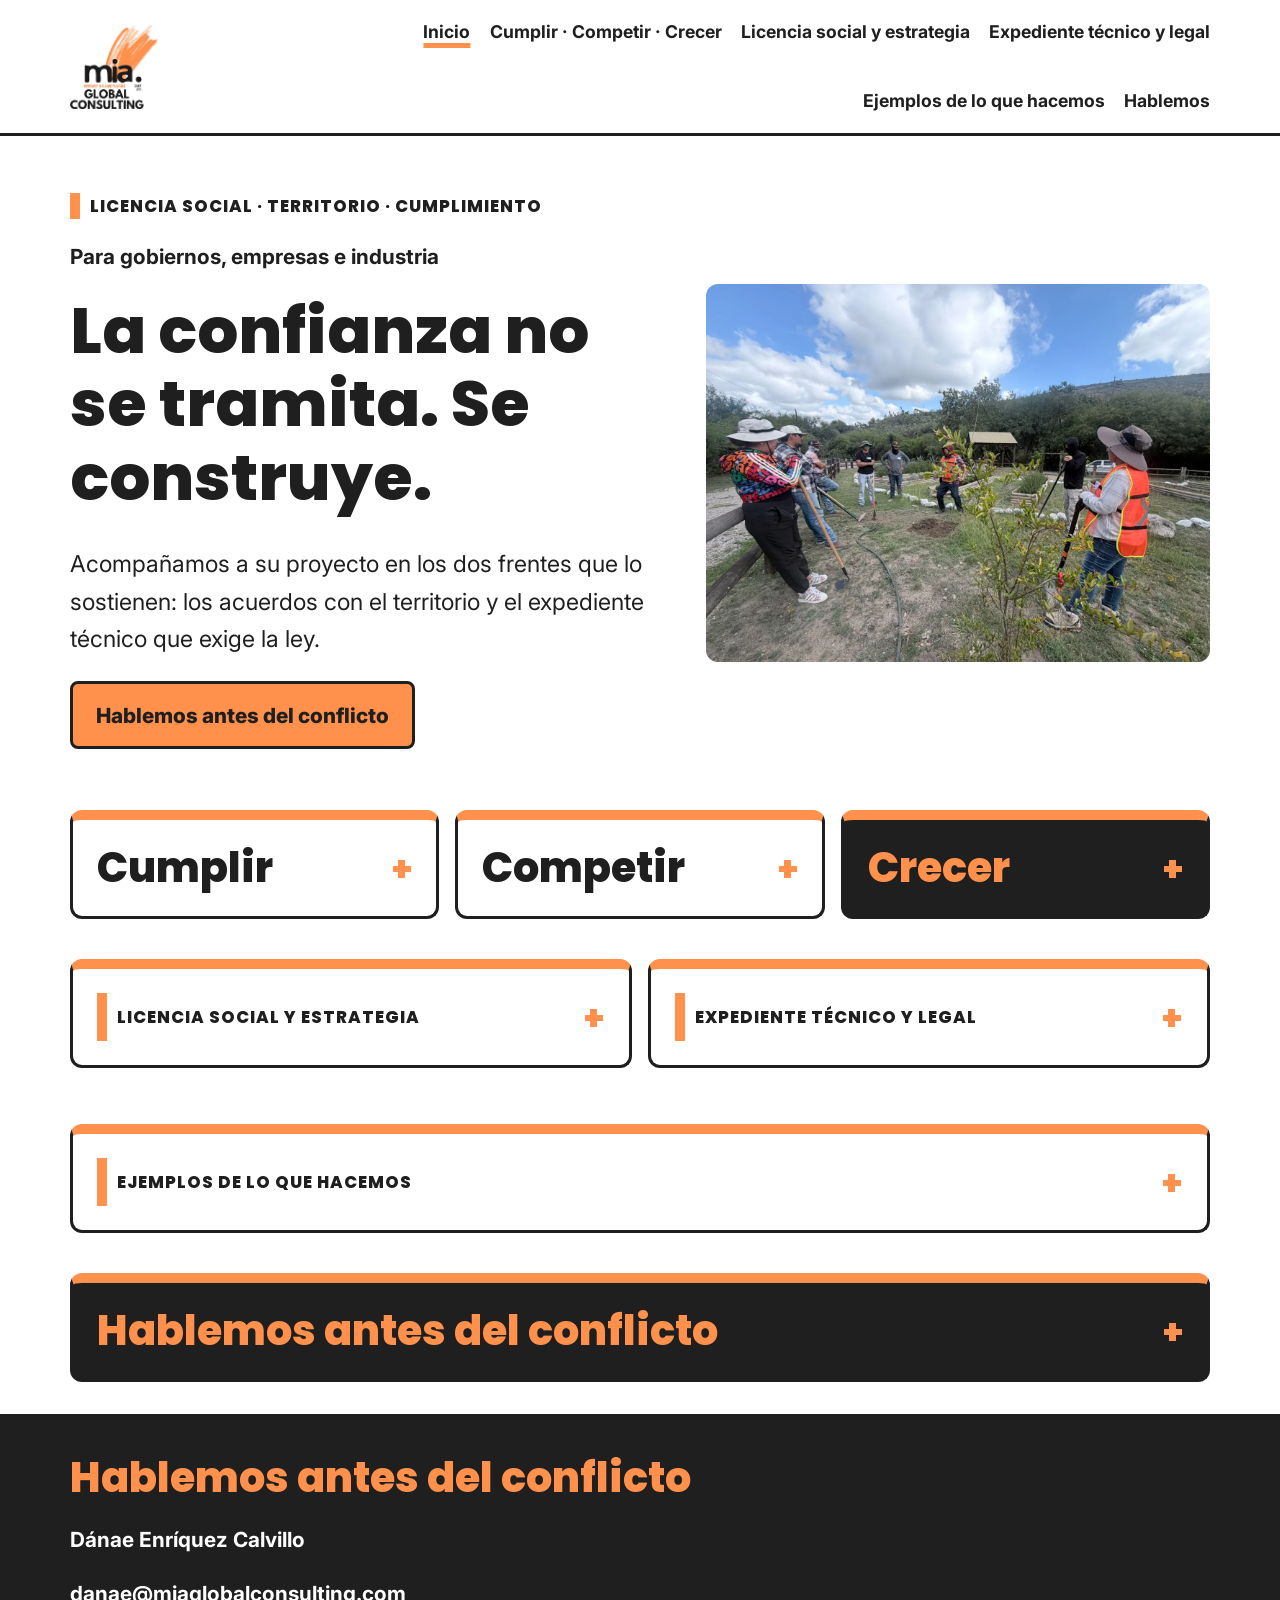
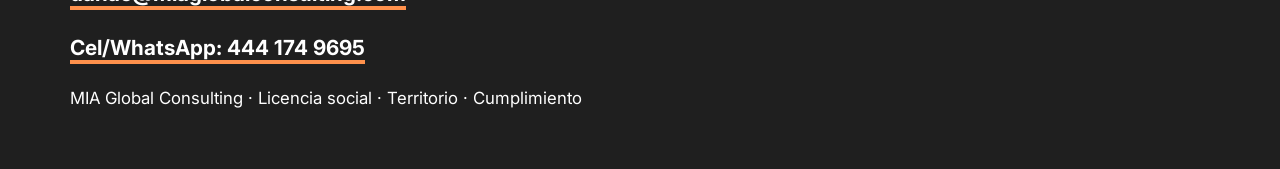
==== index.html @ 8e0f5bca "Inicio interactivo: bloques del diseño del PDF desplegables con enlace a su subpágina" ====
<!doctype html><html lang="es"><head><meta charset="utf-8"><meta name="viewport" content="width=device-width,initial-scale=1">
<title>Inicio · MIA Global Consulting</title><meta name="description" content="Licencia social · Territorio · Cumplimiento. Para gobiernos, empresas e industria.">
<link rel="icon" href="img/logo.jpg"><link rel="stylesheet" href="site.css"></head><body>
<header class="top"><div class="wrap bar"><a href="index.html" class="brand"><img src="img/logo.jpg" alt="MIA Global Consulting - Inicio" width="740" height="706"></a>
<button class="menu" aria-expanded="false" onclick="var n=document.getElementById('nav');n.classList.toggle('open');this.setAttribute('aria-expanded',n.classList.contains('open'))">Menú</button>
<nav id="nav"><a href="index.html" aria-current="page">Inicio</a><a href="valor.html">Cumplir · Competir · Crecer</a><a href="licencia-social.html">Licencia social y estrategia</a><a href="expediente-tecnico.html">Expediente técnico y legal</a><a href="ejemplos.html">Ejemplos de lo que hacemos</a><a href="contacto.html">Hablemos</a></nav></div></header>
<main class="wrap"><section class="hero"><div><p class="eyebrow">Licencia social · Territorio · Cumplimiento</p><p class="sub">Para gobiernos, empresas e industria</p>
<h1>La confianza no se tramita. Se construye.</h1><p class="lead">Acompañamos a su proyecto en los dos frentes que lo sostienen: los acuerdos con el territorio y el expediente técnico que exige la ley.</p>
<p><a class="btn" href="contacto.html">Hablemos antes del conflicto</a></p></div><img src="img/a25.webp" alt="Equipo de MIA trabajando en campo" width="1400" height="1050"></section>
<div class="grid3"><details class="box"><summary><h2>Cumplir</h2></summary><p>Con la normativa ambiental, social y de sostenibilidad.</p><p><a class="btn" href="valor.html">Ver página: Cumplir · Competir · Crecer</a></p></details><details class="box"><summary><h2>Competir</h2></summary><p>Menos costos y riesgos: ahorro de energía, reúso de agua.</p><p><a class="btn" href="valor.html">Ver página: Cumplir · Competir · Crecer</a></p></details><details class="box dark"><summary><h2>Crecer</h2></summary><p>Acceso a mercados estratégicos y financiamiento.</p><p><a class="btn" href="valor.html">Ver página: Cumplir · Competir · Crecer</a></p></details></div><div class="two"><details class="box"><summary class="eyebrow">Licencia social y estrategia</summary><ul class='list'><li>Mapeo de actores y relacionamiento comunitario</li><li>Mesas de diálogo, consulta previa y mediación</li><li>Estrategia de sostenibilidad y criterios ESG</li><li>Comunicación estratégica y RSE</li><li>Indicadores y reporte ESG / ODS</li></ul><p><a class="btn" href="licencia-social.html">Ver página: Licencia social y estrategia</a></p></details><details class="box"><summary class="eyebrow">Expediente técnico y legal</summary><ul class='list'><li>Manifestación de Impacto Ambiental (MIA)</li><li>Manifestación de Impacto Social del Sector Energético (MISSE)</li><li>Estudios técnicos y de riesgo</li><li>Cumplimiento de condicionantes y seguimiento</li></ul><p>Con especialistas certificados aliados.</p><p><a class="btn" href="expediente-tecnico.html">Ver página: Expediente técnico y legal</a></p></details></div><section class="sec"><details class="box ex"><summary class="eyebrow">Ejemplos de lo que hacemos</summary><div class="grid"><div class="card"><b>Estrategia de sostenibilidad</b></div><div class="card"><b>Licencia social</b></div><div class="card"><b>Gestión de responsabilidad social empresarial</b></div><div class="card"><b>Reportes ESG</b></div><div class="card"><b>Ruta de la Biodiversidad</b></div><div class="card"><b>Ruta de Ecotecnias</b></div><div class="card"><b>Gestión de certificación Wildlife Habitat Council</b></div><div class="card"><b>Voluntariados con causa</b></div></div><p>Entre otros proyectos a la medida de cada organización.</p><p><a class="btn" href="ejemplos.html">Ver página: Ejemplos de lo que hacemos</a></p></details></section><details class="box dark"><summary><h2>Hablemos antes del conflicto</h2></summary><p><b>Dánae Enríquez Calvillo</b></p><p><a href="mailto:danae@miaglobalconsulting.com">danae@miaglobalconsulting.com</a></p><p><a href="https://wa.me/524441749695" target="_blank" rel="noopener">Cel/WhatsApp: 444 174 9695</a></p><p><a class="btn" href="contacto.html">Ver página: Hablemos</a></p></details></main>
<footer><div class="wrap"><h2>Hablemos antes del conflicto</h2><p><b>Dánae Enríquez Calvillo</b></p>
<p><a href="mailto:danae@miaglobalconsulting.com">danae@miaglobalconsulting.com</a></p>
<p><a href="https://wa.me/524441749695" target="_blank" rel="noopener">Cel/WhatsApp: 444 174 9695</a></p>
<p class="small">MIA Global Consulting · Licencia social · Territorio · Cumplimiento</p></div></footer></body></html>
---- site.css ----
@font-face{font-family:Poppins;src:url(fonts/Poppins-ExtraBold.ttf);font-weight:800;font-display:swap}
@font-face{font-family:Inter;src:url(fonts/Inter-Variable.ttf);font-weight:100 900;font-display:swap}
:root{--o:#FF914C;--k:#1F1F1F;--w:#fff}
*{box-sizing:border-box}body{margin:0;background:var(--w);color:var(--k);font:400 1.3rem/1.6 Inter,system-ui,sans-serif}
h1,h2{font-family:Poppins,sans-serif;font-weight:800;line-height:1.15;margin:0 0 .5em}h1{font-size:clamp(2.3rem,7vw,4rem)}h2{font-size:clamp(1.8rem,5vw,2.6rem)}
a{color:var(--k);font-weight:700;text-decoration-color:var(--o);text-decoration-thickness:4px;text-underline-offset:5px}a:focus{outline:4px solid var(--k);outline-offset:3px}
img{max-width:100%;height:auto;display:block}.wrap{max-width:1180px;margin:0 auto;padding:0 1.25rem}.sec{padding:2.5rem 0}
.top{position:sticky;top:0;z-index:5;background:var(--w);border-bottom:3px solid var(--k)}.bar{display:flex;align-items:center;justify-content:space-between;flex-wrap:wrap;gap:.5rem;padding:.4rem 1.25rem}
.brand img{height:84px;width:auto}.menu{font:800 1.2rem Poppins,sans-serif;background:var(--w);color:var(--k);border:3px solid var(--k);border-radius:8px;padding:.5em 1em}
.top nav{display:none;width:100%;flex-direction:column}.top nav.open{display:flex}.top nav a{padding:.7rem 0;font-size:1.25rem;text-decoration:none;border-top:1px solid #ccc}
.top nav a[aria-current]{text-decoration:underline;text-decoration-color:var(--o);text-decoration-thickness:5px}
.eyebrow{font:800 1.05rem Poppins,sans-serif;letter-spacing:.06em;text-transform:uppercase;border-left:10px solid var(--o);padding-left:.6rem}.sub{font-weight:700}
.lead{font-size:1.45rem}.hero{display:grid;gap:2rem;padding:2.5rem 0}.hero img{border-radius:12px;aspect-ratio:4/3;object-fit:cover;width:100%}
.btn{display:inline-block;background:var(--o);color:var(--k);text-decoration:none;padding:.7em 1.1em;border-radius:8px;border:3px solid var(--k);font-weight:800;word-break:break-word}.btn:hover{background:var(--k);color:var(--w)}
.grid{display:grid;gap:1rem;grid-template-columns:1fr}.card{display:flex;gap:.8rem;align-items:center;border:3px solid var(--k);border-radius:12px;padding:1.2rem;font-size:1.35rem;text-decoration:none;border-top:10px solid var(--o)}
.num{font:800 1.4rem Poppins,sans-serif;background:var(--o);padding:.05em .5em;border-radius:6px}
.grid3{display:grid;gap:1rem;padding-bottom:2.5rem}.box{border:3px solid var(--k);border-top:10px solid var(--o);border-radius:12px;padding:1.5rem}.box.dark{background:var(--k);color:var(--w)}
.list{padding-left:1.4rem;font-size:1.45rem}.list li{margin:.6rem 0}.list li::marker{color:var(--o);font-size:1.3em}
.contact{display:grid;gap:2rem}.qr img{width:240px;border:3px solid var(--k);border-radius:8px}.qr span{display:block;margin-top:.5rem}
footer{background:var(--k);color:var(--w);padding:2.5rem 0;margin-top:2rem}footer a{color:var(--w)}footer h2{color:var(--o)}.small{font-size:1.05rem}
@media(min-width:900px){.menu{display:none}.top nav{display:flex;flex-direction:row;width:auto;gap:1.2rem;flex-wrap:wrap;justify-content:flex-end;max-width:900px}.top nav a{border:0;font-size:1.1rem}
.hero{grid-template-columns:1.2fr 1fr;align-items:center}.grid{grid-template-columns:repeat(2,1fr)}.grid3{grid-template-columns:repeat(3,1fr)}.contact{grid-template-columns:1fr auto}}
@media(min-width:1200px){.grid{grid-template-columns:repeat(4,1fr)}}
.two{display:grid;gap:1rem;padding-bottom:1rem}a.box{text-decoration:none;display:block}.box .list{font-size:1.3rem}.box.dark h2{color:var(--o)}
@media(min-width:900px){.two{grid-template-columns:1fr 1fr}}
details.box summary{cursor:pointer;list-style:none;display:flex;justify-content:space-between;align-items:center;gap:1rem;min-height:48px}
details.box summary::-webkit-details-marker{display:none}
details.box summary h2{margin:0}
details.box summary::after{content:"+";font:800 2.2rem/1 Poppins,sans-serif;color:var(--o);flex:none}
details.box[open] summary::after{content:"−"}
details.box summary:focus-visible{outline:4px solid var(--o);outline-offset:4px}
details.box.dark a{color:var(--w)}details.box.dark .btn{color:var(--k)}details.box .btn{margin-top:.5rem}
details.ex summary{margin:0}
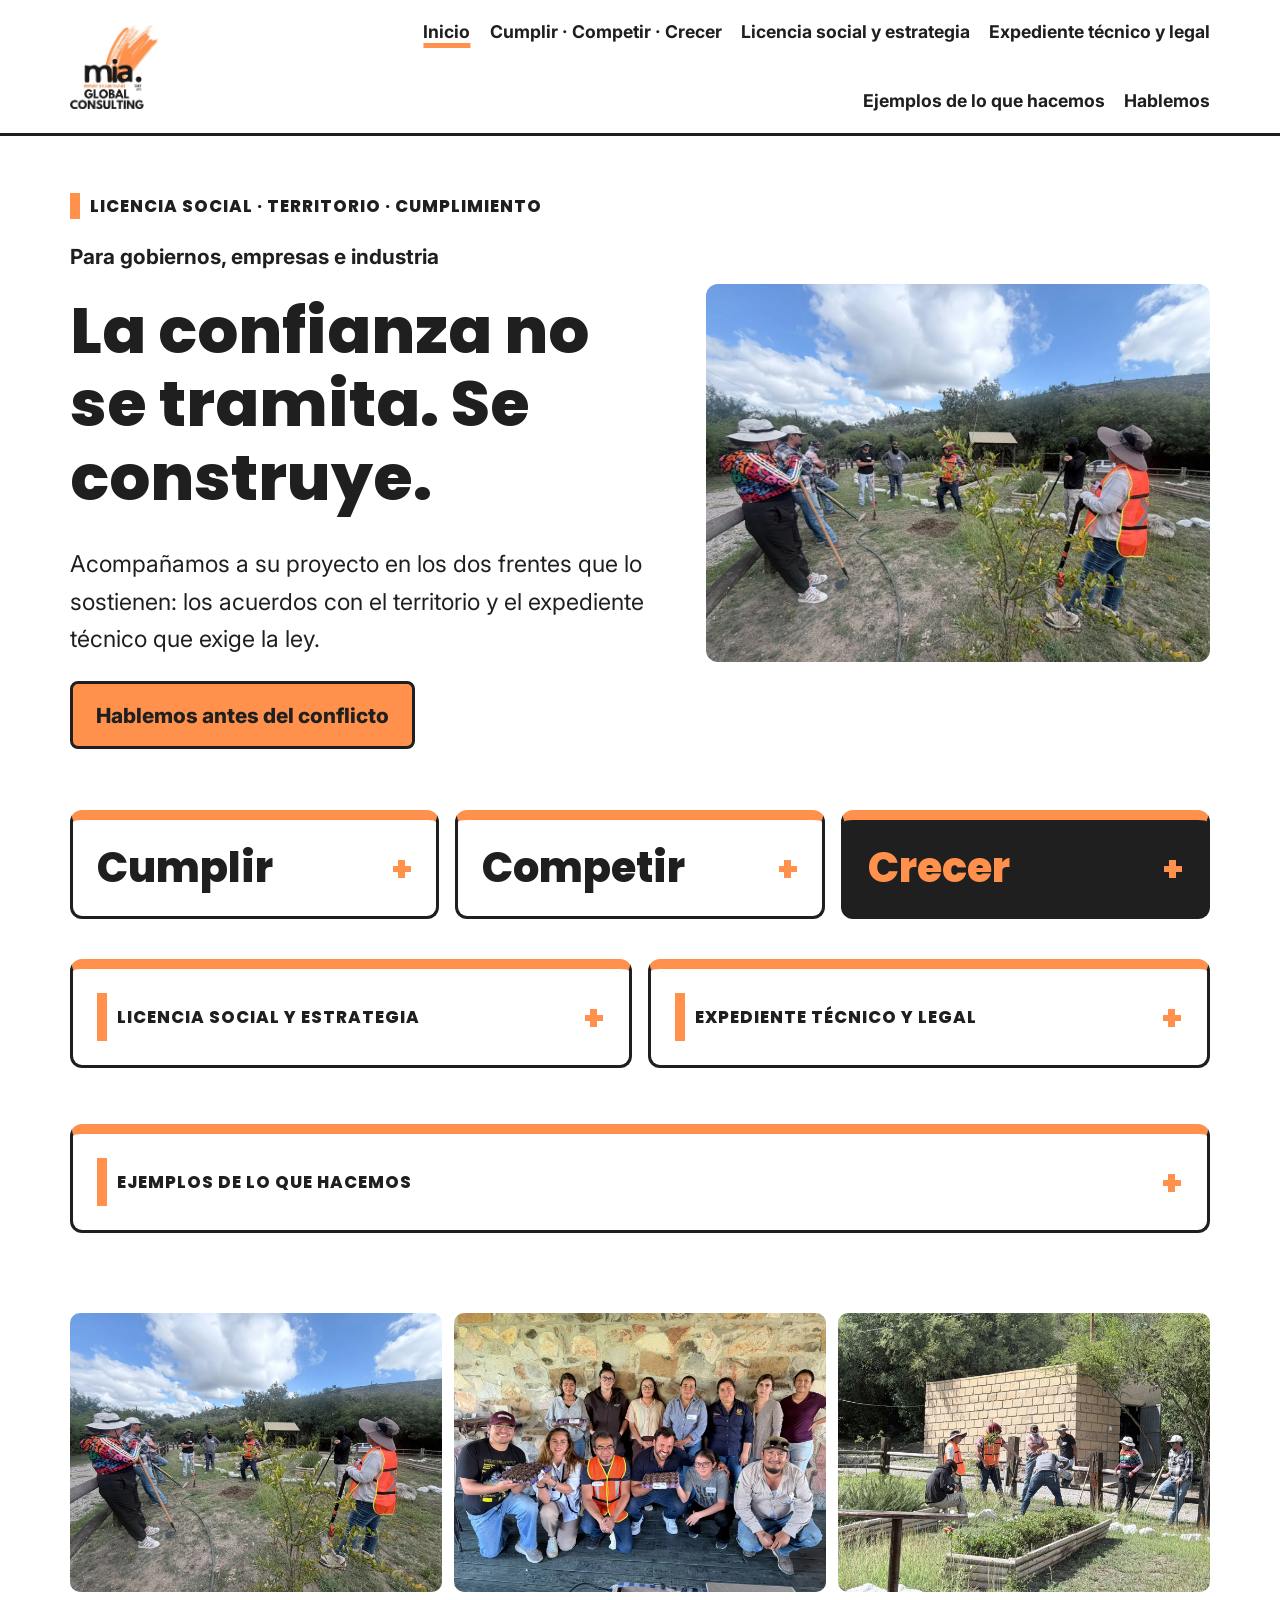
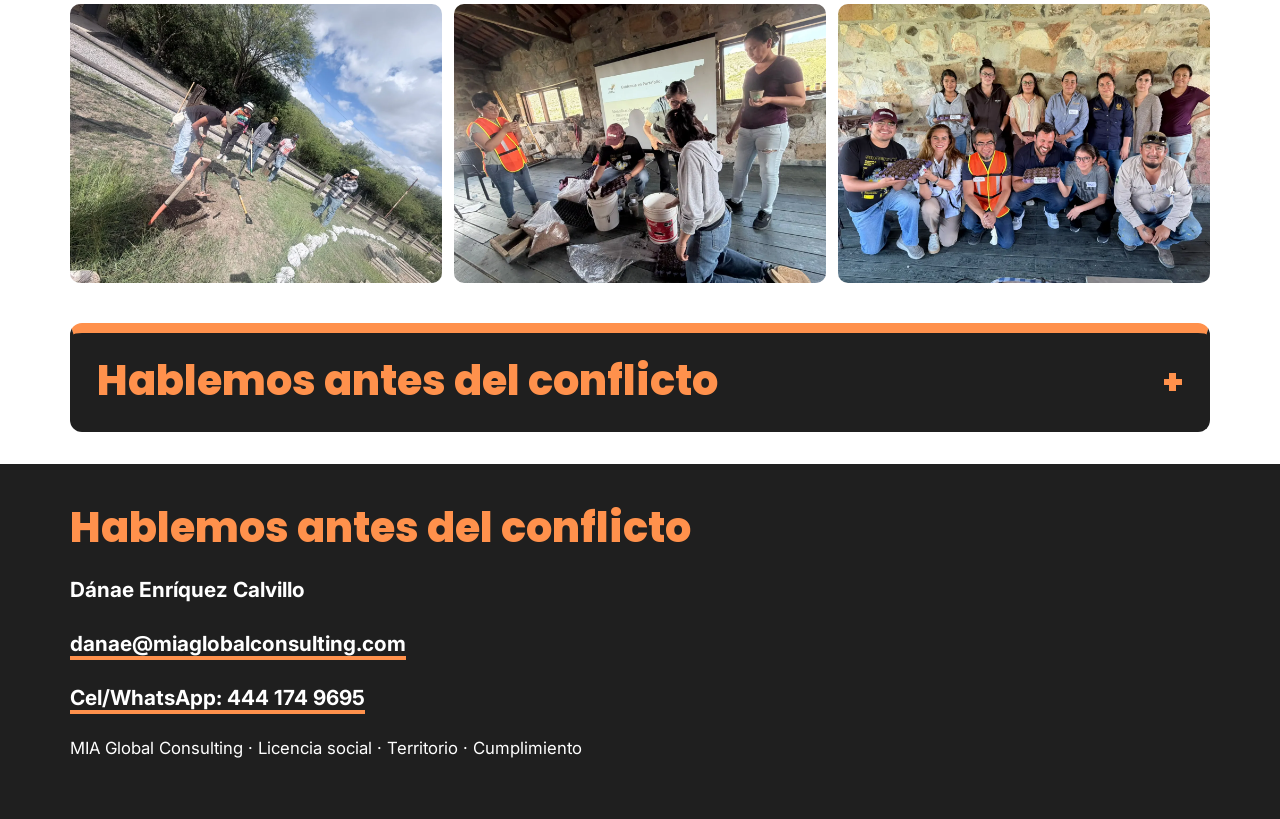
==== commit bee2e0c7: "Galerías de fotos con visor (lightbox) como apoyo, sin alterar orden del PDF" ====
--- a/index.html
+++ b/index.html
@@ -7,8 +7,8 @@
 <main class="wrap"><section class="hero"><div><p class="eyebrow">Licencia social · Territorio · Cumplimiento</p><p class="sub">Para gobiernos, empresas e industria</p>
 <h1>La confianza no se tramita. Se construye.</h1><p class="lead">Acompañamos a su proyecto en los dos frentes que lo sostienen: los acuerdos con el territorio y el expediente técnico que exige la ley.</p>
 <p><a class="btn" href="contacto.html">Hablemos antes del conflicto</a></p></div><img src="img/a25.webp" alt="Equipo de MIA trabajando en campo" width="1400" height="1050"></section>
-<div class="grid3"><details class="box"><summary><h2>Cumplir</h2></summary><p>Con la normativa ambiental, social y de sostenibilidad.</p><p><a class="btn" href="valor.html">Ver página: Cumplir · Competir · Crecer</a></p></details><details class="box"><summary><h2>Competir</h2></summary><p>Menos costos y riesgos: ahorro de energía, reúso de agua.</p><p><a class="btn" href="valor.html">Ver página: Cumplir · Competir · Crecer</a></p></details><details class="box dark"><summary><h2>Crecer</h2></summary><p>Acceso a mercados estratégicos y financiamiento.</p><p><a class="btn" href="valor.html">Ver página: Cumplir · Competir · Crecer</a></p></details></div><div class="two"><details class="box"><summary class="eyebrow">Licencia social y estrategia</summary><ul class='list'><li>Mapeo de actores y relacionamiento comunitario</li><li>Mesas de diálogo, consulta previa y mediación</li><li>Estrategia de sostenibilidad y criterios ESG</li><li>Comunicación estratégica y RSE</li><li>Indicadores y reporte ESG / ODS</li></ul><p><a class="btn" href="licencia-social.html">Ver página: Licencia social y estrategia</a></p></details><details class="box"><summary class="eyebrow">Expediente técnico y legal</summary><ul class='list'><li>Manifestación de Impacto Ambiental (MIA)</li><li>Manifestación de Impacto Social del Sector Energético (MISSE)</li><li>Estudios técnicos y de riesgo</li><li>Cumplimiento de condicionantes y seguimiento</li></ul><p>Con especialistas certificados aliados.</p><p><a class="btn" href="expediente-tecnico.html">Ver página: Expediente técnico y legal</a></p></details></div><section class="sec"><details class="box ex"><summary class="eyebrow">Ejemplos de lo que hacemos</summary><div class="grid"><div class="card"><b>Estrategia de sostenibilidad</b></div><div class="card"><b>Licencia social</b></div><div class="card"><b>Gestión de responsabilidad social empresarial</b></div><div class="card"><b>Reportes ESG</b></div><div class="card"><b>Ruta de la Biodiversidad</b></div><div class="card"><b>Ruta de Ecotecnias</b></div><div class="card"><b>Gestión de certificación Wildlife Habitat Council</b></div><div class="card"><b>Voluntariados con causa</b></div></div><p>Entre otros proyectos a la medida de cada organización.</p><p><a class="btn" href="ejemplos.html">Ver página: Ejemplos de lo que hacemos</a></p></details></section><details class="box dark"><summary><h2>Hablemos antes del conflicto</h2></summary><p><b>Dánae Enríquez Calvillo</b></p><p><a href="mailto:danae@miaglobalconsulting.com">danae@miaglobalconsulting.com</a></p><p><a href="https://wa.me/524441749695" target="_blank" rel="noopener">Cel/WhatsApp: 444 174 9695</a></p><p><a class="btn" href="contacto.html">Ver página: Hablemos</a></p></details></main>
+<div class="grid3"><details class="box"><summary><h2>Cumplir</h2></summary><p>Con la normativa ambiental, social y de sostenibilidad.</p><p><a class="btn" href="valor.html">Ver página: Cumplir · Competir · Crecer</a></p></details><details class="box"><summary><h2>Competir</h2></summary><p>Menos costos y riesgos: ahorro de energía, reúso de agua.</p><p><a class="btn" href="valor.html">Ver página: Cumplir · Competir · Crecer</a></p></details><details class="box dark"><summary><h2>Crecer</h2></summary><p>Acceso a mercados estratégicos y financiamiento.</p><p><a class="btn" href="valor.html">Ver página: Cumplir · Competir · Crecer</a></p></details></div><div class="two"><details class="box"><summary class="eyebrow">Licencia social y estrategia</summary><ul class='list'><li>Mapeo de actores y relacionamiento comunitario</li><li>Mesas de diálogo, consulta previa y mediación</li><li>Estrategia de sostenibilidad y criterios ESG</li><li>Comunicación estratégica y RSE</li><li>Indicadores y reporte ESG / ODS</li></ul><p><a class="btn" href="licencia-social.html">Ver página: Licencia social y estrategia</a></p></details><details class="box"><summary class="eyebrow">Expediente técnico y legal</summary><ul class='list'><li>Manifestación de Impacto Ambiental (MIA)</li><li>Manifestación de Impacto Social del Sector Energético (MISSE)</li><li>Estudios técnicos y de riesgo</li><li>Cumplimiento de condicionantes y seguimiento</li></ul><p>Con especialistas certificados aliados.</p><p><a class="btn" href="expediente-tecnico.html">Ver página: Expediente técnico y legal</a></p></details></div><section class="sec"><details class="box ex"><summary class="eyebrow">Ejemplos de lo que hacemos</summary><div class="grid"><div class="card"><b>Estrategia de sostenibilidad</b></div><div class="card"><b>Licencia social</b></div><div class="card"><b>Gestión de responsabilidad social empresarial</b></div><div class="card"><b>Reportes ESG</b></div><div class="card"><b>Ruta de la Biodiversidad</b></div><div class="card"><b>Ruta de Ecotecnias</b></div><div class="card"><b>Gestión de certificación Wildlife Habitat Council</b></div><div class="card"><b>Voluntariados con causa</b></div></div><p>Entre otros proyectos a la medida de cada organización.</p><p><a class="btn" href="ejemplos.html">Ver página: Ejemplos de lo que hacemos</a></p></details></section><section class="sec"><div class="gal"><a href="img/a25.webp" class="gi"><img src="img/a25.webp" alt="Trabajo en campo" loading="lazy" width="600" height="450"></a><a href="img/a21.webp" class="gi"><img src="img/a21.webp" alt="Grupo de participantes" loading="lazy" width="600" height="450"></a><a href="img/a34.webp" class="gi"><img src="img/a34.webp" alt="Ecotecnias en campo" loading="lazy" width="600" height="450"></a><a href="img/a35.webp" class="gi"><img src="img/a35.webp" alt="Trabajo del terreno" loading="lazy" width="600" height="450"></a><a href="img/a0.webp" class="gi"><img src="img/a0.webp" alt="Taller práctico" loading="lazy" width="600" height="450"></a><a href="img/a28.webp" class="gi"><img src="img/a28.webp" alt="Grupo de participantes" loading="lazy" width="600" height="450"></a></div></section><details class="box dark"><summary><h2>Hablemos antes del conflicto</h2></summary><p><b>Dánae Enríquez Calvillo</b></p><p><a href="mailto:danae@miaglobalconsulting.com">danae@miaglobalconsulting.com</a></p><p><a href="https://wa.me/524441749695" target="_blank" rel="noopener">Cel/WhatsApp: 444 174 9695</a></p><p><a class="btn" href="contacto.html">Ver página: Hablemos</a></p></details></main>
 <footer><div class="wrap"><h2>Hablemos antes del conflicto</h2><p><b>Dánae Enríquez Calvillo</b></p>
 <p><a href="mailto:danae@miaglobalconsulting.com">danae@miaglobalconsulting.com</a></p>
 <p><a href="https://wa.me/524441749695" target="_blank" rel="noopener">Cel/WhatsApp: 444 174 9695</a></p>
-<p class="small">MIA Global Consulting · Licencia social · Territorio · Cumplimiento</p></div></footer></body></html>+<p class="small">MIA Global Consulting · Licencia social · Territorio · Cumplimiento</p></div></footer><dialog id="lb" aria-label="Foto ampliada"><button id="lbc" aria-label="Cerrar">Cerrar ✕</button><img id="lbi" alt=""><p id="lbt"></p></dialog><script src="gal.js"></script></body></html>
--- a/site.css
+++ b/site.css
@@ -31,3 +31,7 @@
 details.box summary:focus-visible{outline:4px solid var(--o);outline-offset:4px}
 details.box.dark a{color:var(--w)}details.box.dark .btn{color:var(--k)}details.box .btn{margin-top:.5rem}
 details.ex summary{margin:0}
+.gal{display:grid;grid-template-columns:1fr 1fr;gap:.75rem}.gal img{width:100%;aspect-ratio:4/3;object-fit:cover;border-radius:10px}.gi:focus-visible{outline:4px solid var(--o);outline-offset:3px}
+@media(min-width:900px){.gal{grid-template-columns:repeat(3,1fr)}}
+dialog#lb{border:0;padding:1rem;max-width:95vw;max-height:95vh;background:var(--k);color:var(--w);border-radius:12px}dialog#lb::backdrop{background:rgba(0,0,0,.85)}
+#lbi{max-width:90vw;max-height:78vh;margin:0 auto}#lbt{font-size:1.3rem;margin:.6rem 0 0}#lbc{font:800 1.3rem Poppins,sans-serif;background:var(--o);color:var(--k);border:0;border-radius:8px;padding:.5em 1em;margin-bottom:.6rem;cursor:pointer;min-height:48px}
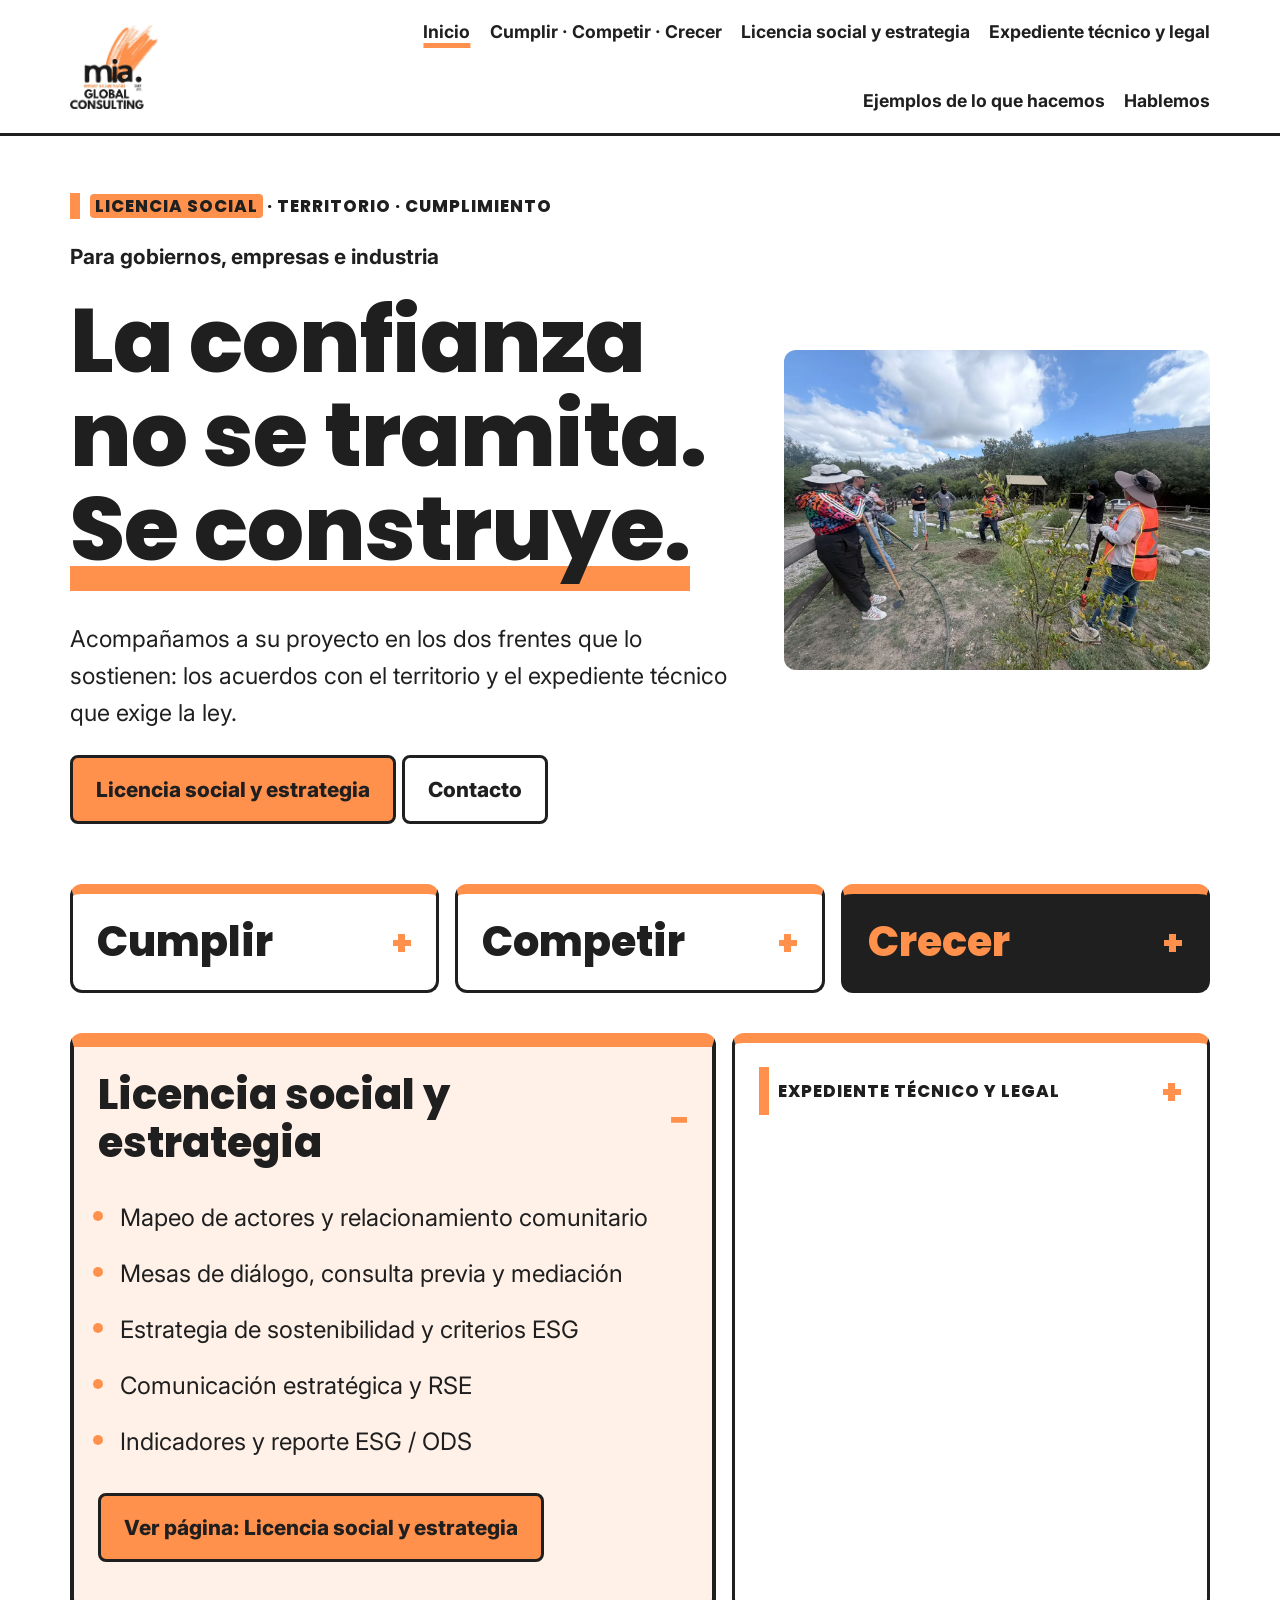
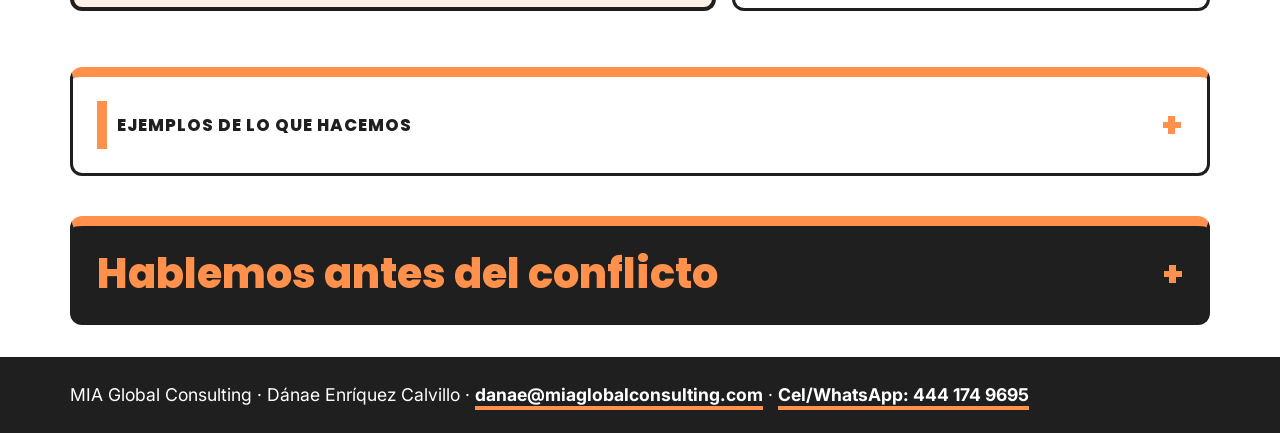
==== commit cd22eb3b: "Protagonismo a Licencia social y al lema; galería dentro de Ejemplos; frase de cierre una sola vez" ====
--- a/index.html
+++ b/index.html
@@ -4,11 +4,8 @@
 <header class="top"><div class="wrap bar"><a href="index.html" class="brand"><img src="img/logo.jpg" alt="MIA Global Consulting - Inicio" width="740" height="706"></a>
 <button class="menu" aria-expanded="false" onclick="var n=document.getElementById('nav');n.classList.toggle('open');this.setAttribute('aria-expanded',n.classList.contains('open'))">Menú</button>
 <nav id="nav"><a href="index.html" aria-current="page">Inicio</a><a href="valor.html">Cumplir · Competir · Crecer</a><a href="licencia-social.html">Licencia social y estrategia</a><a href="expediente-tecnico.html">Expediente técnico y legal</a><a href="ejemplos.html">Ejemplos de lo que hacemos</a><a href="contacto.html">Hablemos</a></nav></div></header>
-<main class="wrap"><section class="hero"><div><p class="eyebrow">Licencia social · Territorio · Cumplimiento</p><p class="sub">Para gobiernos, empresas e industria</p>
-<h1>La confianza no se tramita. Se construye.</h1><p class="lead">Acompañamos a su proyecto en los dos frentes que lo sostienen: los acuerdos con el territorio y el expediente técnico que exige la ley.</p>
-<p><a class="btn" href="contacto.html">Hablemos antes del conflicto</a></p></div><img src="img/a25.webp" alt="Equipo de MIA trabajando en campo" width="1400" height="1050"></section>
-<div class="grid3"><details class="box"><summary><h2>Cumplir</h2></summary><p>Con la normativa ambiental, social y de sostenibilidad.</p><p><a class="btn" href="valor.html">Ver página: Cumplir · Competir · Crecer</a></p></details><details class="box"><summary><h2>Competir</h2></summary><p>Menos costos y riesgos: ahorro de energía, reúso de agua.</p><p><a class="btn" href="valor.html">Ver página: Cumplir · Competir · Crecer</a></p></details><details class="box dark"><summary><h2>Crecer</h2></summary><p>Acceso a mercados estratégicos y financiamiento.</p><p><a class="btn" href="valor.html">Ver página: Cumplir · Competir · Crecer</a></p></details></div><div class="two"><details class="box"><summary class="eyebrow">Licencia social y estrategia</summary><ul class='list'><li>Mapeo de actores y relacionamiento comunitario</li><li>Mesas de diálogo, consulta previa y mediación</li><li>Estrategia de sostenibilidad y criterios ESG</li><li>Comunicación estratégica y RSE</li><li>Indicadores y reporte ESG / ODS</li></ul><p><a class="btn" href="licencia-social.html">Ver página: Licencia social y estrategia</a></p></details><details class="box"><summary class="eyebrow">Expediente técnico y legal</summary><ul class='list'><li>Manifestación de Impacto Ambiental (MIA)</li><li>Manifestación de Impacto Social del Sector Energético (MISSE)</li><li>Estudios técnicos y de riesgo</li><li>Cumplimiento de condicionantes y seguimiento</li></ul><p>Con especialistas certificados aliados.</p><p><a class="btn" href="expediente-tecnico.html">Ver página: Expediente técnico y legal</a></p></details></div><section class="sec"><details class="box ex"><summary class="eyebrow">Ejemplos de lo que hacemos</summary><div class="grid"><div class="card"><b>Estrategia de sostenibilidad</b></div><div class="card"><b>Licencia social</b></div><div class="card"><b>Gestión de responsabilidad social empresarial</b></div><div class="card"><b>Reportes ESG</b></div><div class="card"><b>Ruta de la Biodiversidad</b></div><div class="card"><b>Ruta de Ecotecnias</b></div><div class="card"><b>Gestión de certificación Wildlife Habitat Council</b></div><div class="card"><b>Voluntariados con causa</b></div></div><p>Entre otros proyectos a la medida de cada organización.</p><p><a class="btn" href="ejemplos.html">Ver página: Ejemplos de lo que hacemos</a></p></details></section><section class="sec"><div class="gal"><a href="img/a25.webp" class="gi"><img src="img/a25.webp" alt="Trabajo en campo" loading="lazy" width="600" height="450"></a><a href="img/a21.webp" class="gi"><img src="img/a21.webp" alt="Grupo de participantes" loading="lazy" width="600" height="450"></a><a href="img/a34.webp" class="gi"><img src="img/a34.webp" alt="Ecotecnias en campo" loading="lazy" width="600" height="450"></a><a href="img/a35.webp" class="gi"><img src="img/a35.webp" alt="Trabajo del terreno" loading="lazy" width="600" height="450"></a><a href="img/a0.webp" class="gi"><img src="img/a0.webp" alt="Taller práctico" loading="lazy" width="600" height="450"></a><a href="img/a28.webp" class="gi"><img src="img/a28.webp" alt="Grupo de participantes" loading="lazy" width="600" height="450"></a></div></section><details class="box dark"><summary><h2>Hablemos antes del conflicto</h2></summary><p><b>Dánae Enríquez Calvillo</b></p><p><a href="mailto:danae@miaglobalconsulting.com">danae@miaglobalconsulting.com</a></p><p><a href="https://wa.me/524441749695" target="_blank" rel="noopener">Cel/WhatsApp: 444 174 9695</a></p><p><a class="btn" href="contacto.html">Ver página: Hablemos</a></p></details></main>
-<footer><div class="wrap"><h2>Hablemos antes del conflicto</h2><p><b>Dánae Enríquez Calvillo</b></p>
-<p><a href="mailto:danae@miaglobalconsulting.com">danae@miaglobalconsulting.com</a></p>
-<p><a href="https://wa.me/524441749695" target="_blank" rel="noopener">Cel/WhatsApp: 444 174 9695</a></p>
-<p class="small">MIA Global Consulting · Licencia social · Territorio · Cumplimiento</p></div></footer><dialog id="lb" aria-label="Foto ampliada"><button id="lbc" aria-label="Cerrar">Cerrar ✕</button><img id="lbi" alt=""><p id="lbt"></p></dialog><script src="gal.js"></script></body></html>+<main class="wrap"><section class="hero"><div><p class="eyebrow"><span class="ls">Licencia social</span> · Territorio · Cumplimiento</p><p class="sub">Para gobiernos, empresas e industria</p>
+<h1 class="big">La confianza no se tramita. <span class="hl">Se construye.</span></h1><p class="lead">Acompañamos a su proyecto en los dos frentes que lo sostienen: los acuerdos con el territorio y el expediente técnico que exige la ley.</p>
+<p><a class="btn" href="licencia-social.html">Licencia social y estrategia</a> <a class="btn line" href="contacto.html">Contacto</a></p></div><img class="heroimg" src="img/a25.webp" alt="Equipo de MIA trabajando en campo" width="1400" height="1050"></section>
+<div class="grid3"><details class="box"><summary><h2>Cumplir</h2></summary><p>Con la normativa ambiental, social y de sostenibilidad.</p><p><a class="btn" href="valor.html">Ver página: Cumplir · Competir · Crecer</a></p></details><details class="box"><summary><h2>Competir</h2></summary><p>Menos costos y riesgos: ahorro de energía, reúso de agua.</p><p><a class="btn" href="valor.html">Ver página: Cumplir · Competir · Crecer</a></p></details><details class="box dark"><summary><h2>Crecer</h2></summary><p>Acceso a mercados estratégicos y financiamiento.</p><p><a class="btn" href="valor.html">Ver página: Cumplir · Competir · Crecer</a></p></details></div><div class="two"><details class="box star" open><summary><h2>Licencia social y estrategia</h2></summary><ul class='list'><li>Mapeo de actores y relacionamiento comunitario</li><li>Mesas de diálogo, consulta previa y mediación</li><li>Estrategia de sostenibilidad y criterios ESG</li><li>Comunicación estratégica y RSE</li><li>Indicadores y reporte ESG / ODS</li></ul><p><a class="btn" href="licencia-social.html">Ver página: Licencia social y estrategia</a></p></details><details class="box"><summary class="eyebrow">Expediente técnico y legal</summary><ul class='list'><li>Manifestación de Impacto Ambiental (MIA)</li><li>Manifestación de Impacto Social del Sector Energético (MISSE)</li><li>Estudios técnicos y de riesgo</li><li>Cumplimiento de condicionantes y seguimiento</li></ul><p>Con especialistas certificados aliados.</p><p><a class="btn" href="expediente-tecnico.html">Ver página: Expediente técnico y legal</a></p></details></div><section class="sec"><details class="box ex"><summary class="eyebrow">Ejemplos de lo que hacemos</summary><div class="grid"><div class="card"><b>Estrategia de sostenibilidad</b></div><div class="card"><b>Licencia social</b></div><div class="card"><b>Gestión de responsabilidad social empresarial</b></div><div class="card"><b>Reportes ESG</b></div><div class="card"><b>Ruta de la Biodiversidad</b></div><div class="card"><b>Ruta de Ecotecnias</b></div><div class="card"><b>Gestión de certificación Wildlife Habitat Council</b></div><div class="card"><b>Voluntariados con causa</b></div></div><p>Entre otros proyectos a la medida de cada organización.</p><div class="ingal"><div class="gal"><a href="img/a34.webp" class="gi"><img src="img/a34.webp" alt="Ecotecnias en campo" loading="lazy" width="600" height="450"></a><a href="img/a35.webp" class="gi"><img src="img/a35.webp" alt="Trabajo del terreno" loading="lazy" width="600" height="450"></a><a href="img/a20.webp" class="gi"><img src="img/a20.webp" alt="Siembra en almácigo" loading="lazy" width="600" height="450"></a><a href="img/a24.webp" class="gi"><img src="img/a24.webp" alt="Siembra en almácigo" loading="lazy" width="600" height="450"></a><a href="img/a26.webp" class="gi"><img src="img/a26.webp" alt="Trabajo con plantas" loading="lazy" width="600" height="450"></a><a href="img/a11.webp" class="gi"><img src="img/a11.webp" alt="Siembra en equipo" loading="lazy" width="600" height="450"></a><a href="img/a13.webp" class="gi"><img src="img/a13.webp" alt="Trabajo en campo" loading="lazy" width="600" height="450"></a><a href="img/a29.webp" class="gi"><img src="img/a29.webp" alt="Diálogo con participantes" loading="lazy" width="600" height="450"></a><a href="img/a21.webp" class="gi"><img src="img/a21.webp" alt="Grupo de participantes" loading="lazy" width="600" height="450"></a></div></div><p><a class="btn" href="ejemplos.html">Ver página: Ejemplos de lo que hacemos</a></p></details></section><details class="box dark"><summary><h2>Hablemos antes del conflicto</h2></summary><p><b>Dánae Enríquez Calvillo</b></p><p><a href="mailto:danae@miaglobalconsulting.com">danae@miaglobalconsulting.com</a></p><p><a href="https://wa.me/524441749695" target="_blank" rel="noopener">Cel/WhatsApp: 444 174 9695</a></p><p><a class="btn" href="contacto.html">Ver página: Hablemos</a></p></details></main>
+<footer><div class="wrap"><p>MIA Global Consulting · Dánae Enríquez Calvillo · <a href="mailto:danae@miaglobalconsulting.com">danae@miaglobalconsulting.com</a> · <a href="https://wa.me/524441749695" target="_blank" rel="noopener">Cel/WhatsApp: 444 174 9695</a></p></div></footer><dialog id="lb" aria-label="Foto ampliada"><button id="lbc" aria-label="Cerrar">Cerrar ✕</button><img id="lbi" alt=""><p id="lbt"></p></dialog><script src="gal.js"></script></body></html>
--- a/site.css
+++ b/site.css
@@ -35,3 +35,10 @@
 @media(min-width:900px){.gal{grid-template-columns:repeat(3,1fr)}}
 dialog#lb{border:0;padding:1rem;max-width:95vw;max-height:95vh;background:var(--k);color:var(--w);border-radius:12px}dialog#lb::backdrop{background:rgba(0,0,0,.85)}
 #lbi{max-width:90vw;max-height:78vh;margin:0 auto}#lbt{font-size:1.3rem;margin:.6rem 0 0}#lbc{font:800 1.3rem Poppins,sans-serif;background:var(--o);color:var(--k);border:0;border-radius:8px;padding:.5em 1em;margin-bottom:.6rem;cursor:pointer;min-height:48px}
+h1.big{font-size:clamp(2.8rem,9vw,5.6rem);line-height:1.05;letter-spacing:-.01em}.hl{box-shadow:inset 0 -.28em 0 var(--o)}
+.ls{color:var(--k);background:var(--o);padding:0 .3em;border-radius:4px}
+.btn.line{background:var(--w)}
+details.star{border:4px solid var(--k);border-top:14px solid var(--o);background:#FFF1E8}details.star summary h2{font-size:clamp(1.9rem,4vw,2.6rem)}details.star .list{font-size:1.5rem}
+.ingal{margin:1.5rem 0}.ingal .gal img{border-radius:8px}
+footer{padding:1.5rem 0}footer p{margin:0;font-size:1.1rem}
+@media(min-width:900px){.hero.home,.hero:has(h1.big){grid-template-columns:1.6fr 1fr}.two{grid-template-columns:1.35fr 1fr}}
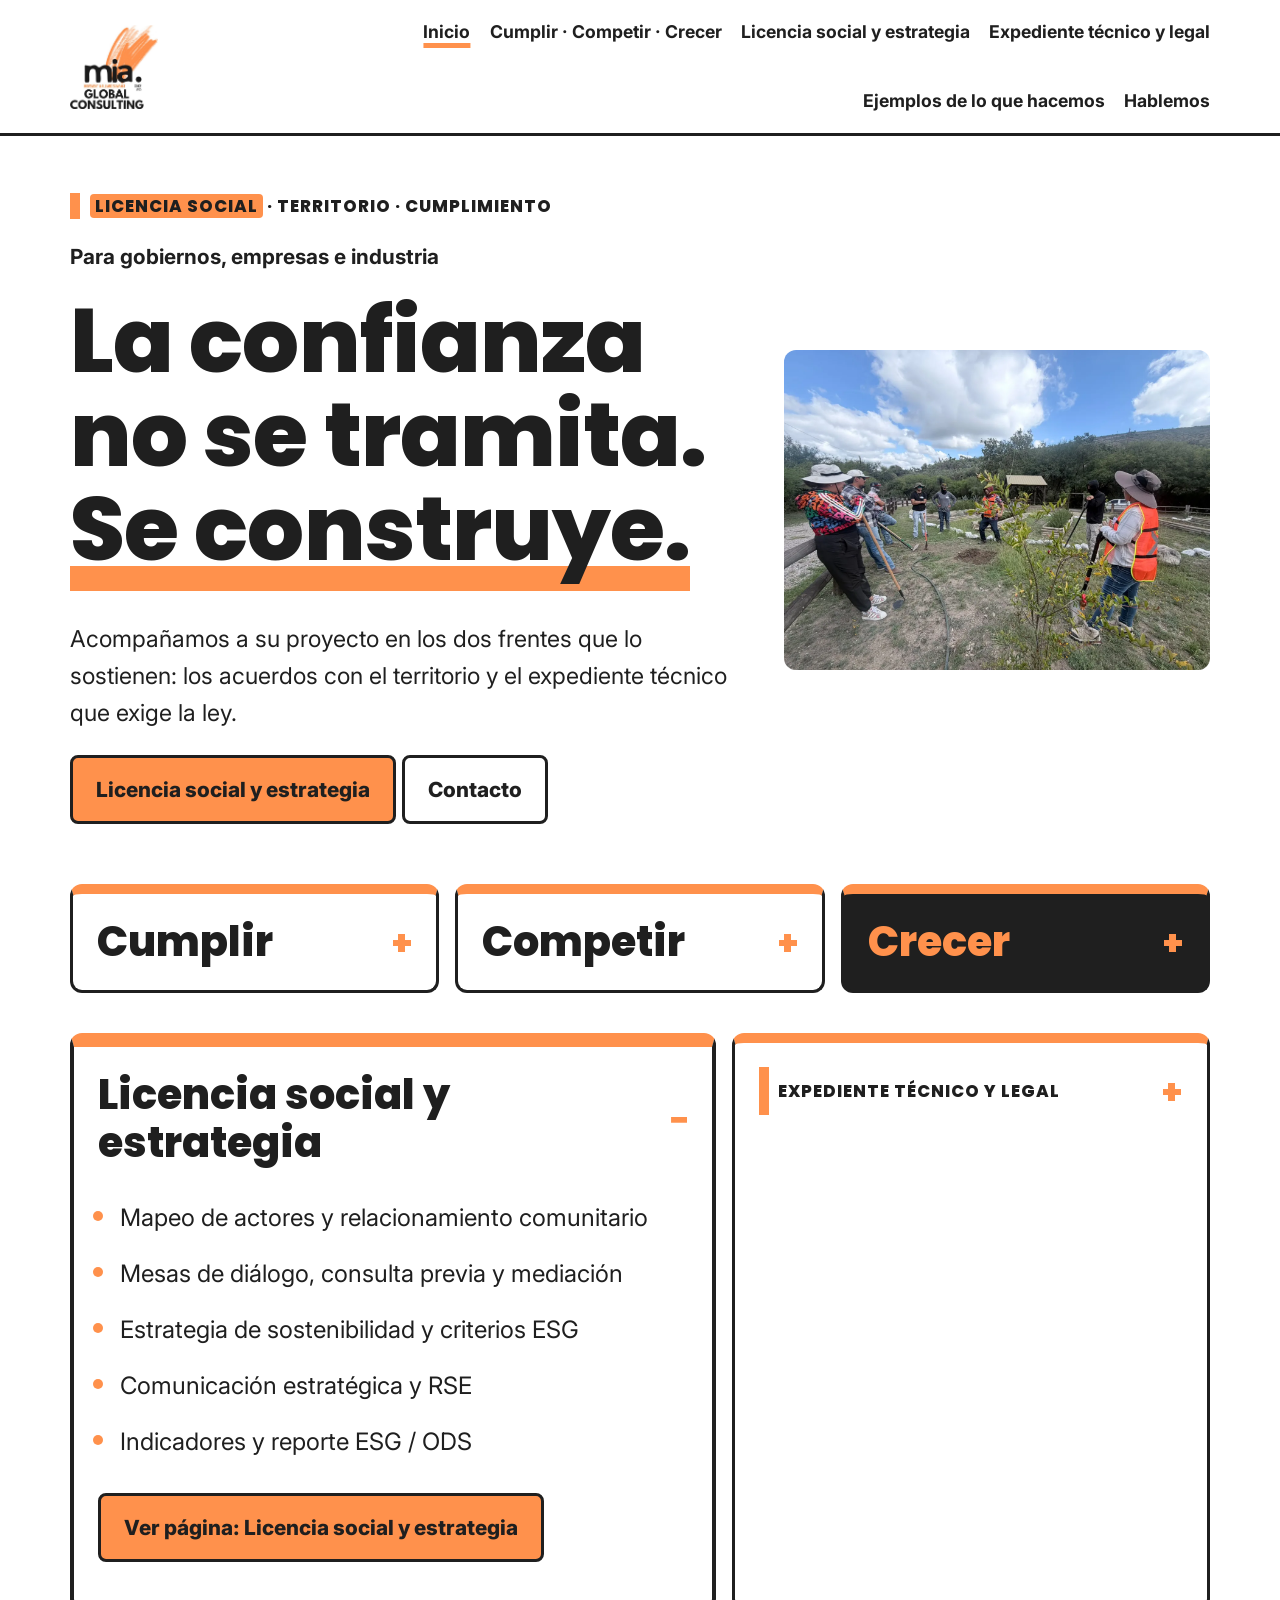
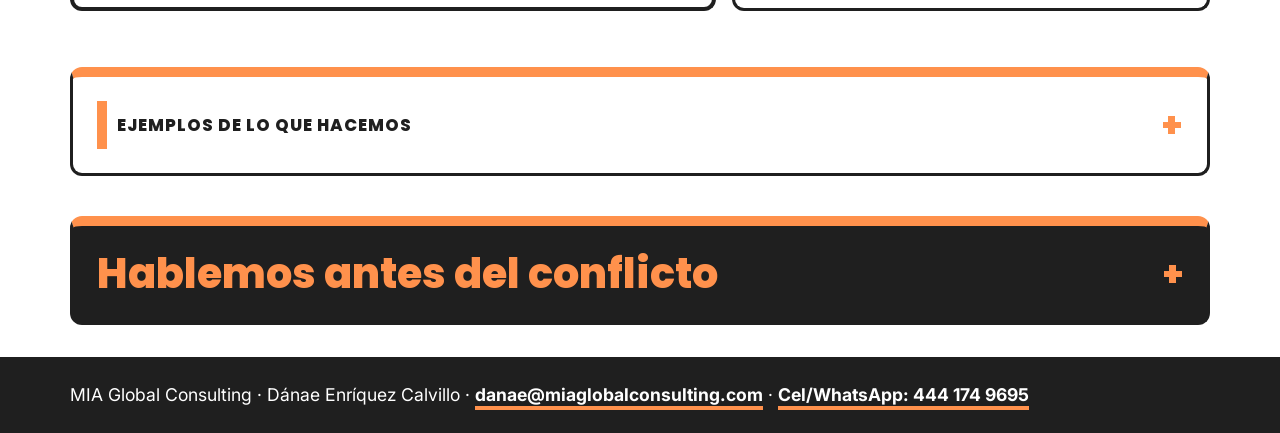
==== commit a277f674: "Ejemplos: cada ejemplo abre carrusel de imágenes (Armadillo); paleta estricta naranja/negro/blanco" ====
--- a/index.html
+++ b/index.html
@@ -7,5 +7,5 @@
 <main class="wrap"><section class="hero"><div><p class="eyebrow"><span class="ls">Licencia social</span> · Territorio · Cumplimiento</p><p class="sub">Para gobiernos, empresas e industria</p>
 <h1 class="big">La confianza no se tramita. <span class="hl">Se construye.</span></h1><p class="lead">Acompañamos a su proyecto en los dos frentes que lo sostienen: los acuerdos con el territorio y el expediente técnico que exige la ley.</p>
 <p><a class="btn" href="licencia-social.html">Licencia social y estrategia</a> <a class="btn line" href="contacto.html">Contacto</a></p></div><img class="heroimg" src="img/a25.webp" alt="Equipo de MIA trabajando en campo" width="1400" height="1050"></section>
-<div class="grid3"><details class="box"><summary><h2>Cumplir</h2></summary><p>Con la normativa ambiental, social y de sostenibilidad.</p><p><a class="btn" href="valor.html">Ver página: Cumplir · Competir · Crecer</a></p></details><details class="box"><summary><h2>Competir</h2></summary><p>Menos costos y riesgos: ahorro de energía, reúso de agua.</p><p><a class="btn" href="valor.html">Ver página: Cumplir · Competir · Crecer</a></p></details><details class="box dark"><summary><h2>Crecer</h2></summary><p>Acceso a mercados estratégicos y financiamiento.</p><p><a class="btn" href="valor.html">Ver página: Cumplir · Competir · Crecer</a></p></details></div><div class="two"><details class="box star" open><summary><h2>Licencia social y estrategia</h2></summary><ul class='list'><li>Mapeo de actores y relacionamiento comunitario</li><li>Mesas de diálogo, consulta previa y mediación</li><li>Estrategia de sostenibilidad y criterios ESG</li><li>Comunicación estratégica y RSE</li><li>Indicadores y reporte ESG / ODS</li></ul><p><a class="btn" href="licencia-social.html">Ver página: Licencia social y estrategia</a></p></details><details class="box"><summary class="eyebrow">Expediente técnico y legal</summary><ul class='list'><li>Manifestación de Impacto Ambiental (MIA)</li><li>Manifestación de Impacto Social del Sector Energético (MISSE)</li><li>Estudios técnicos y de riesgo</li><li>Cumplimiento de condicionantes y seguimiento</li></ul><p>Con especialistas certificados aliados.</p><p><a class="btn" href="expediente-tecnico.html">Ver página: Expediente técnico y legal</a></p></details></div><section class="sec"><details class="box ex"><summary class="eyebrow">Ejemplos de lo que hacemos</summary><div class="grid"><div class="card"><b>Estrategia de sostenibilidad</b></div><div class="card"><b>Licencia social</b></div><div class="card"><b>Gestión de responsabilidad social empresarial</b></div><div class="card"><b>Reportes ESG</b></div><div class="card"><b>Ruta de la Biodiversidad</b></div><div class="card"><b>Ruta de Ecotecnias</b></div><div class="card"><b>Gestión de certificación Wildlife Habitat Council</b></div><div class="card"><b>Voluntariados con causa</b></div></div><p>Entre otros proyectos a la medida de cada organización.</p><div class="ingal"><div class="gal"><a href="img/a34.webp" class="gi"><img src="img/a34.webp" alt="Ecotecnias en campo" loading="lazy" width="600" height="450"></a><a href="img/a35.webp" class="gi"><img src="img/a35.webp" alt="Trabajo del terreno" loading="lazy" width="600" height="450"></a><a href="img/a20.webp" class="gi"><img src="img/a20.webp" alt="Siembra en almácigo" loading="lazy" width="600" height="450"></a><a href="img/a24.webp" class="gi"><img src="img/a24.webp" alt="Siembra en almácigo" loading="lazy" width="600" height="450"></a><a href="img/a26.webp" class="gi"><img src="img/a26.webp" alt="Trabajo con plantas" loading="lazy" width="600" height="450"></a><a href="img/a11.webp" class="gi"><img src="img/a11.webp" alt="Siembra en equipo" loading="lazy" width="600" height="450"></a><a href="img/a13.webp" class="gi"><img src="img/a13.webp" alt="Trabajo en campo" loading="lazy" width="600" height="450"></a><a href="img/a29.webp" class="gi"><img src="img/a29.webp" alt="Diálogo con participantes" loading="lazy" width="600" height="450"></a><a href="img/a21.webp" class="gi"><img src="img/a21.webp" alt="Grupo de participantes" loading="lazy" width="600" height="450"></a></div></div><p><a class="btn" href="ejemplos.html">Ver página: Ejemplos de lo que hacemos</a></p></details></section><details class="box dark"><summary><h2>Hablemos antes del conflicto</h2></summary><p><b>Dánae Enríquez Calvillo</b></p><p><a href="mailto:danae@miaglobalconsulting.com">danae@miaglobalconsulting.com</a></p><p><a href="https://wa.me/524441749695" target="_blank" rel="noopener">Cel/WhatsApp: 444 174 9695</a></p><p><a class="btn" href="contacto.html">Ver página: Hablemos</a></p></details></main>
-<footer><div class="wrap"><p>MIA Global Consulting · Dánae Enríquez Calvillo · <a href="mailto:danae@miaglobalconsulting.com">danae@miaglobalconsulting.com</a> · <a href="https://wa.me/524441749695" target="_blank" rel="noopener">Cel/WhatsApp: 444 174 9695</a></p></div></footer><dialog id="lb" aria-label="Foto ampliada"><button id="lbc" aria-label="Cerrar">Cerrar ✕</button><img id="lbi" alt=""><p id="lbt"></p></dialog><script src="gal.js"></script></body></html>+<div class="grid3"><details class="box"><summary><h2>Cumplir</h2></summary><p>Con la normativa ambiental, social y de sostenibilidad.</p><p><a class="btn" href="valor.html">Ver página: Cumplir · Competir · Crecer</a></p></details><details class="box"><summary><h2>Competir</h2></summary><p>Menos costos y riesgos: ahorro de energía, reúso de agua.</p><p><a class="btn" href="valor.html">Ver página: Cumplir · Competir · Crecer</a></p></details><details class="box dark"><summary><h2>Crecer</h2></summary><p>Acceso a mercados estratégicos y financiamiento.</p><p><a class="btn" href="valor.html">Ver página: Cumplir · Competir · Crecer</a></p></details></div><div class="two"><details class="box star" open><summary><h2>Licencia social y estrategia</h2></summary><ul class='list'><li>Mapeo de actores y relacionamiento comunitario</li><li>Mesas de diálogo, consulta previa y mediación</li><li>Estrategia de sostenibilidad y criterios ESG</li><li>Comunicación estratégica y RSE</li><li>Indicadores y reporte ESG / ODS</li></ul><p><a class="btn" href="licencia-social.html">Ver página: Licencia social y estrategia</a></p></details><details class="box"><summary class="eyebrow">Expediente técnico y legal</summary><ul class='list'><li>Manifestación de Impacto Ambiental (MIA)</li><li>Manifestación de Impacto Social del Sector Energético (MISSE)</li><li>Estudios técnicos y de riesgo</li><li>Cumplimiento de condicionantes y seguimiento</li></ul><p>Con especialistas certificados aliados.</p><p><a class="btn" href="expediente-tecnico.html">Ver página: Expediente técnico y legal</a></p></details></div><section class="sec"><details class="box ex"><summary class="eyebrow">Ejemplos de lo que hacemos</summary><div class="grid"><button type="button" class="card exb" data-ex="0" aria-haspopup="dialog"><b>Estrategia de sostenibilidad</b><span class="vi">Ver imágenes (5)</span></button><button type="button" class="card exb" data-ex="1" aria-haspopup="dialog"><b>Licencia social</b><span class="vi">Ver imágenes (5)</span></button><button type="button" class="card exb" data-ex="2" aria-haspopup="dialog"><b>Gestión de responsabilidad social empresarial</b><span class="vi">Ver imágenes (5)</span></button><button type="button" class="card exb" data-ex="3" aria-haspopup="dialog"><b>Reportes ESG</b><span class="vi">Ver imágenes (4)</span></button><button type="button" class="card exb" data-ex="4" aria-haspopup="dialog"><b>Ruta de la Biodiversidad</b><span class="vi">Ver imágenes (5)</span></button><button type="button" class="card exb" data-ex="5" aria-haspopup="dialog"><b>Ruta de Ecotecnias</b><span class="vi">Ver imágenes (8)</span></button><button type="button" class="card exb" data-ex="6" aria-haspopup="dialog"><b>Gestión de certificación Wildlife Habitat Council</b><span class="vi">Ver imágenes (4)</span></button><button type="button" class="card exb" data-ex="7" aria-haspopup="dialog"><b>Voluntariados con causa</b><span class="vi">Ver imágenes (6)</span></button></div><p>Entre otros proyectos a la medida de cada organización.</p><p><a class="btn" href="ejemplos.html">Ver página: Ejemplos de lo que hacemos</a></p></details></section><details class="box dark"><summary><h2>Hablemos antes del conflicto</h2></summary><p><b>Dánae Enríquez Calvillo</b></p><p><a href="mailto:danae@miaglobalconsulting.com">danae@miaglobalconsulting.com</a></p><p><a href="https://wa.me/524441749695" target="_blank" rel="noopener">Cel/WhatsApp: 444 174 9695</a></p><p><a class="btn" href="contacto.html">Ver página: Hablemos</a></p></details></main>
+<footer><div class="wrap"><p>MIA Global Consulting · Dánae Enríquez Calvillo · <a href="mailto:danae@miaglobalconsulting.com">danae@miaglobalconsulting.com</a> · <a href="https://wa.me/524441749695" target="_blank" rel="noopener">Cel/WhatsApp: 444 174 9695</a></p></div></footer><dialog id="lb" aria-label="Foto ampliada"><button id="lbc" aria-label="Cerrar">Cerrar ✕</button><img id="lbi" alt=""><p id="lbt"></p></dialog><dialog id="sl" aria-labelledby="slt"><div class="slhead"><h2 id="slt"></h2><button id="slc" type="button">Cerrar ✕</button></div><div id="slv" class="slv" tabindex="0"></div><div class="slnav"><button id="slp" type="button" aria-label="Imagen anterior">◀</button><span id="sln" aria-live="polite"></span><button id="slx" type="button" aria-label="Imagen siguiente">▶</button></div></dialog><script>window.EX=[{"t": "Estrategia de sostenibilidad", "i": [["ej/e1_1.webp", "Estrategia de sostenibilidad · imagen 1 de 5"], ["ej/e1_2.webp", "Estrategia de sostenibilidad · imagen 2 de 5"], ["ej/e1_3.webp", "Estrategia de sostenibilidad · imagen 3 de 5"], ["ej/e1_4.webp", "Estrategia de sostenibilidad · imagen 4 de 5"], ["ej/e1_5.webp", "Estrategia de sostenibilidad · imagen 5 de 5"]]}, {"t": "Licencia social", "i": [["ej/e2_1.webp", "Licencia social · imagen 1 de 5"], ["ej/e2_2.webp", "Licencia social · imagen 2 de 5"], ["ej/e2_3.webp", "Licencia social · imagen 3 de 5"], ["ej/e2_4.webp", "Licencia social · imagen 4 de 5"], ["ej/e2_5.webp", "Licencia social · imagen 5 de 5"]]}, {"t": "Gestión de responsabilidad social empresarial", "i": [["ej/e3_1.webp", "Gestión de responsabilidad social empresarial · imagen 1 de 5"], ["ej/e3_2.webp", "Gestión de responsabilidad social empresarial · imagen 2 de 5"], ["ej/e3_3.webp", "Gestión de responsabilidad social empresarial · imagen 3 de 5"], ["ej/e3_4.webp", "Gestión de responsabilidad social empresarial · imagen 4 de 5"], ["ej/e3_5.webp", "Gestión de responsabilidad social empresarial · imagen 5 de 5"]]}, {"t": "Reportes ESG", "i": [["ej/e4_1.webp", "Reportes ESG · imagen 1 de 4"], ["ej/e4_2.webp", "Reportes ESG · imagen 2 de 4"], ["ej/e4_3.webp", "Reportes ESG · imagen 3 de 4"], ["ej/e4_4.webp", "Reportes ESG · imagen 4 de 4"]]}, {"t": "Ruta de la Biodiversidad", "i": [["ej/e5_1.webp", "Ruta de la Biodiversidad · imagen 1 de 5"], ["ej/e5_2.webp", "Ruta de la Biodiversidad · imagen 2 de 5"], ["ej/e5_3.webp", "Ruta de la Biodiversidad · imagen 3 de 5"], ["ej/e5_4.webp", "Ruta de la Biodiversidad · imagen 4 de 5"], ["ej/e5_5.webp", "Ruta de la Biodiversidad · imagen 5 de 5"]]}, {"t": "Ruta de Ecotecnias", "i": [["ej/e6_1.webp", "Ruta de Ecotecnias · imagen 1 de 8"], ["ej/e6_2.webp", "Ruta de Ecotecnias · imagen 2 de 8"], ["ej/e6_3.webp", "Ruta de Ecotecnias · imagen 3 de 8"], ["ej/e6_4.webp", "Ruta de Ecotecnias · imagen 4 de 8"], ["ej/e6_5.webp", "Ruta de Ecotecnias · imagen 5 de 8"], ["ej/e6_6.webp", "Ruta de Ecotecnias · imagen 6 de 8"], ["ej/e6_7.webp", "Ruta de Ecotecnias · imagen 7 de 8"], ["ej/e6_8.webp", "Ruta de Ecotecnias · imagen 8 de 8"]]}, {"t": "Gestión de certificación Wildlife Habitat Council", "i": [["ej/e7_1.webp", "Gestión de certificación Wildlife Habitat Council · imagen 1 de 4"], ["ej/e7_2.webp", "Gestión de certificación Wildlife Habitat Council · imagen 2 de 4"], ["ej/e7_3.webp", "Gestión de certificación Wildlife Habitat Council · imagen 3 de 4"], ["ej/e7_4.webp", "Gestión de certificación Wildlife Habitat Council · imagen 4 de 4"]]}, {"t": "Voluntariados con causa", "i": [["ej/e8_1.webp", "Voluntariados con causa · imagen 1 de 6"], ["ej/e8_2.webp", "Voluntariados con causa · imagen 2 de 6"], ["ej/e8_3.webp", "Voluntariados con causa · imagen 3 de 6"], ["ej/e8_4.webp", "Voluntariados con causa · imagen 4 de 6"], ["ej/e8_5.webp", "Voluntariados con causa · imagen 5 de 6"], ["ej/e8_6.webp", "Voluntariados con causa · imagen 6 de 6"]]}]</script><script src="gal.js"></script></body></html>
--- a/site.css
+++ b/site.css
@@ -7,7 +7,7 @@
 img{max-width:100%;height:auto;display:block}.wrap{max-width:1180px;margin:0 auto;padding:0 1.25rem}.sec{padding:2.5rem 0}
 .top{position:sticky;top:0;z-index:5;background:var(--w);border-bottom:3px solid var(--k)}.bar{display:flex;align-items:center;justify-content:space-between;flex-wrap:wrap;gap:.5rem;padding:.4rem 1.25rem}
 .brand img{height:84px;width:auto}.menu{font:800 1.2rem Poppins,sans-serif;background:var(--w);color:var(--k);border:3px solid var(--k);border-radius:8px;padding:.5em 1em}
-.top nav{display:none;width:100%;flex-direction:column}.top nav.open{display:flex}.top nav a{padding:.7rem 0;font-size:1.25rem;text-decoration:none;border-top:1px solid #ccc}
+.top nav{display:none;width:100%;flex-direction:column}.top nav.open{display:flex}.top nav a{padding:.7rem 0;font-size:1.25rem;text-decoration:none;border-top:1px solid #1F1F1F}
 .top nav a[aria-current]{text-decoration:underline;text-decoration-color:var(--o);text-decoration-thickness:5px}
 .eyebrow{font:800 1.05rem Poppins,sans-serif;letter-spacing:.06em;text-transform:uppercase;border-left:10px solid var(--o);padding-left:.6rem}.sub{font-weight:700}
 .lead{font-size:1.45rem}.hero{display:grid;gap:2rem;padding:2.5rem 0}.hero img{border-radius:12px;aspect-ratio:4/3;object-fit:cover;width:100%}
@@ -33,12 +33,23 @@
 details.ex summary{margin:0}
 .gal{display:grid;grid-template-columns:1fr 1fr;gap:.75rem}.gal img{width:100%;aspect-ratio:4/3;object-fit:cover;border-radius:10px}.gi:focus-visible{outline:4px solid var(--o);outline-offset:3px}
 @media(min-width:900px){.gal{grid-template-columns:repeat(3,1fr)}}
-dialog#lb{border:0;padding:1rem;max-width:95vw;max-height:95vh;background:var(--k);color:var(--w);border-radius:12px}dialog#lb::backdrop{background:rgba(0,0,0,.85)}
+dialog#lb{border:0;padding:1rem;max-width:95vw;max-height:95vh;background:var(--k);color:var(--w);border-radius:12px}dialog#lb::backdrop{background:rgba(31,31,31,.92)}
 #lbi{max-width:90vw;max-height:78vh;margin:0 auto}#lbt{font-size:1.3rem;margin:.6rem 0 0}#lbc{font:800 1.3rem Poppins,sans-serif;background:var(--o);color:var(--k);border:0;border-radius:8px;padding:.5em 1em;margin-bottom:.6rem;cursor:pointer;min-height:48px}
 h1.big{font-size:clamp(2.8rem,9vw,5.6rem);line-height:1.05;letter-spacing:-.01em}.hl{box-shadow:inset 0 -.28em 0 var(--o)}
 .ls{color:var(--k);background:var(--o);padding:0 .3em;border-radius:4px}
 .btn.line{background:var(--w)}
-details.star{border:4px solid var(--k);border-top:14px solid var(--o);background:#FFF1E8}details.star summary h2{font-size:clamp(1.9rem,4vw,2.6rem)}details.star .list{font-size:1.5rem}
+details.star{border:4px solid var(--k);border-top:14px solid var(--o);background:#fff}details.star summary h2{font-size:clamp(1.9rem,4vw,2.6rem)}details.star .list{font-size:1.5rem}
 .ingal{margin:1.5rem 0}.ingal .gal img{border-radius:8px}
 footer{padding:1.5rem 0}footer p{margin:0;font-size:1.1rem}
 @media(min-width:900px){.hero.home,.hero:has(h1.big){grid-template-columns:1.6fr 1fr}.two{grid-template-columns:1.35fr 1fr}}
+button.card{font:inherit;color:var(--k);background:var(--w);text-align:left;cursor:pointer;flex-direction:column;align-items:flex-start;min-height:120px;width:100%}
+button.card:hover{background:var(--o)}button.card:focus-visible,#sl button:focus-visible,.slv:focus-visible{outline:4px solid var(--o);outline-offset:3px}
+.vi{font-size:1.05rem;font-weight:700;text-decoration:underline;text-decoration-color:var(--o);text-decoration-thickness:3px;text-underline-offset:4px}
+dialog#sl{width:min(1200px,96vw);max-height:96vh;border:0;padding:1rem;background:var(--k);color:var(--w);border-radius:12px}dialog#sl::backdrop{background:rgba(31,31,31,.92)}
+.slhead{display:flex;justify-content:space-between;align-items:flex-start;gap:1rem}.slhead h2{color:var(--o);font-size:clamp(1.4rem,4vw,2rem);margin:0}
+#slc,.slnav button{font:800 1.3rem Poppins,sans-serif;background:var(--o);color:var(--k);border:3px solid var(--o);border-radius:8px;min-height:52px;min-width:64px;padding:.3em .9em;cursor:pointer;flex:none}
+.slnav button:disabled{background:var(--k);color:var(--w);border-color:var(--w);opacity:.5;cursor:default}
+.slv{display:flex;overflow-x:auto;scroll-snap-type:x mandatory;margin:.8rem 0;scrollbar-width:none}.slv::-webkit-scrollbar{display:none}
+.sli{flex:0 0 100%;scroll-snap-align:center;margin:0;text-align:center}.sli img{max-height:68vh;width:auto;max-width:100%;margin:0 auto;background:var(--w);border-radius:8px}
+.sli figcaption{font-size:1.15rem;margin-top:.5rem;color:var(--w)}
+.slnav{display:flex;justify-content:center;align-items:center;gap:1.2rem;font-size:1.3rem;font-weight:800}
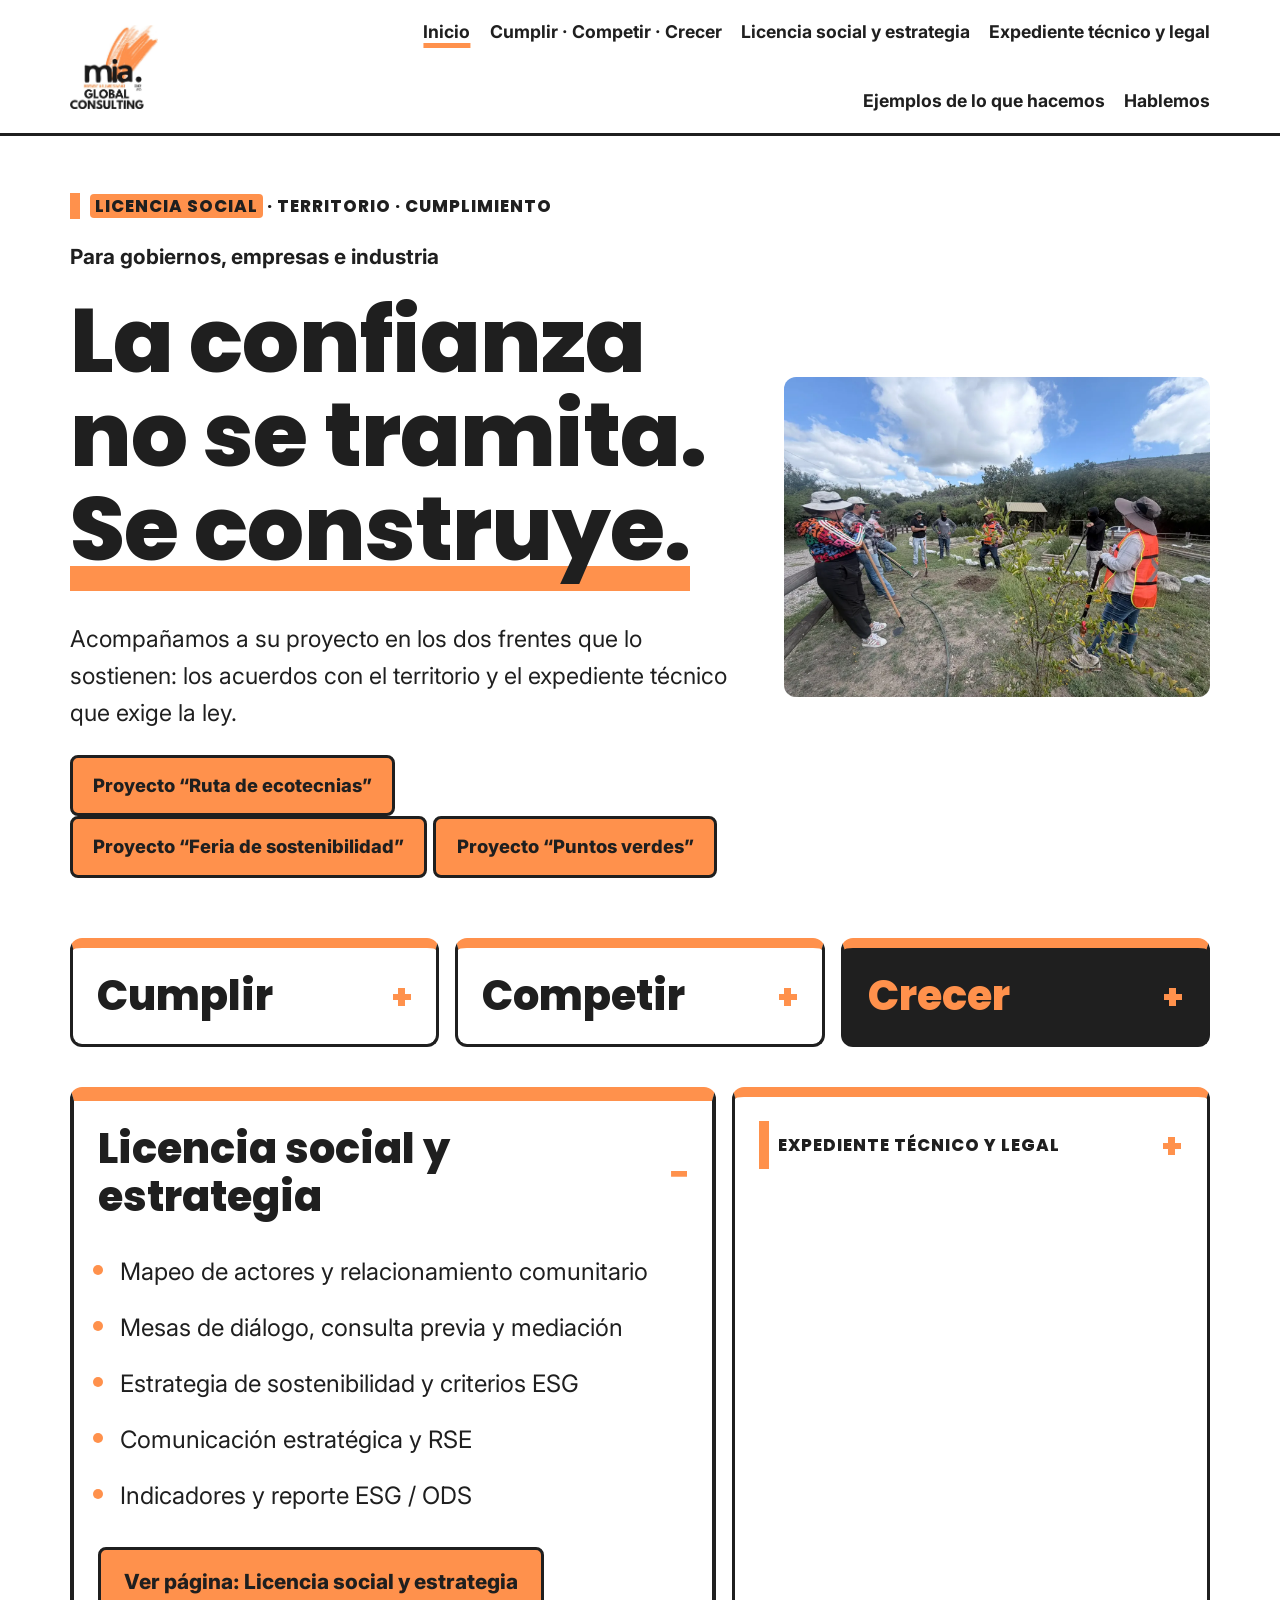
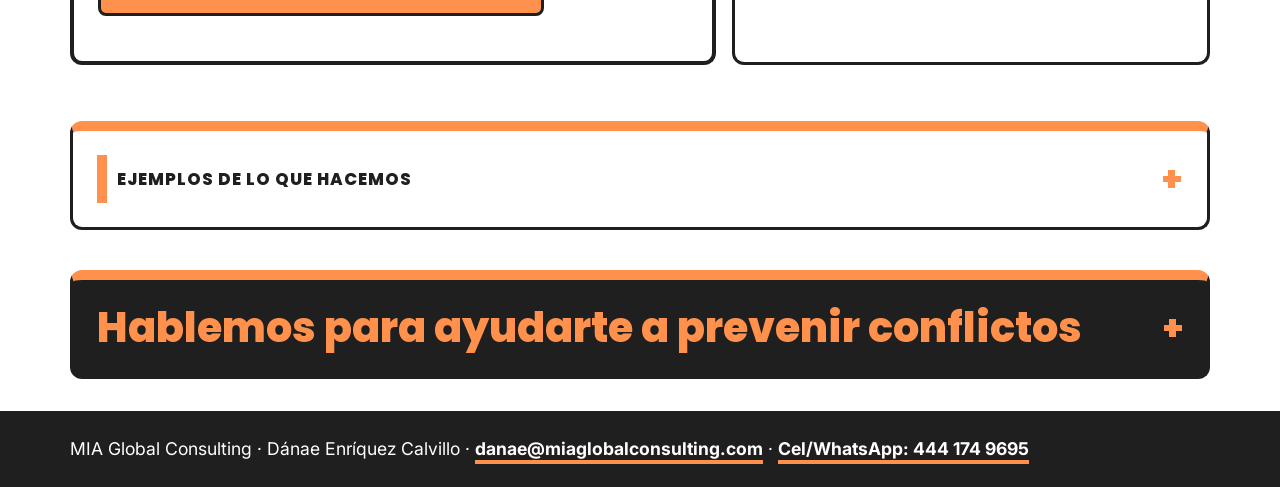
==== commit bd8805ac: "Ejemplos y proyectos como diapositivas HTML genéricas; 3 páginas de proyecto; menos fotos; nueva fra" ====
--- a/index.html
+++ b/index.html
@@ -6,6 +6,6 @@
 <nav id="nav"><a href="index.html" aria-current="page">Inicio</a><a href="valor.html">Cumplir · Competir · Crecer</a><a href="licencia-social.html">Licencia social y estrategia</a><a href="expediente-tecnico.html">Expediente técnico y legal</a><a href="ejemplos.html">Ejemplos de lo que hacemos</a><a href="contacto.html">Hablemos</a></nav></div></header>
 <main class="wrap"><section class="hero"><div><p class="eyebrow"><span class="ls">Licencia social</span> · Territorio · Cumplimiento</p><p class="sub">Para gobiernos, empresas e industria</p>
 <h1 class="big">La confianza no se tramita. <span class="hl">Se construye.</span></h1><p class="lead">Acompañamos a su proyecto en los dos frentes que lo sostienen: los acuerdos con el territorio y el expediente técnico que exige la ley.</p>
-<p><a class="btn" href="licencia-social.html">Licencia social y estrategia</a> <a class="btn line" href="contacto.html">Contacto</a></p></div><img class="heroimg" src="img/a25.webp" alt="Equipo de MIA trabajando en campo" width="1400" height="1050"></section>
-<div class="grid3"><details class="box"><summary><h2>Cumplir</h2></summary><p>Con la normativa ambiental, social y de sostenibilidad.</p><p><a class="btn" href="valor.html">Ver página: Cumplir · Competir · Crecer</a></p></details><details class="box"><summary><h2>Competir</h2></summary><p>Menos costos y riesgos: ahorro de energía, reúso de agua.</p><p><a class="btn" href="valor.html">Ver página: Cumplir · Competir · Crecer</a></p></details><details class="box dark"><summary><h2>Crecer</h2></summary><p>Acceso a mercados estratégicos y financiamiento.</p><p><a class="btn" href="valor.html">Ver página: Cumplir · Competir · Crecer</a></p></details></div><div class="two"><details class="box star" open><summary><h2>Licencia social y estrategia</h2></summary><ul class='list'><li>Mapeo de actores y relacionamiento comunitario</li><li>Mesas de diálogo, consulta previa y mediación</li><li>Estrategia de sostenibilidad y criterios ESG</li><li>Comunicación estratégica y RSE</li><li>Indicadores y reporte ESG / ODS</li></ul><p><a class="btn" href="licencia-social.html">Ver página: Licencia social y estrategia</a></p></details><details class="box"><summary class="eyebrow">Expediente técnico y legal</summary><ul class='list'><li>Manifestación de Impacto Ambiental (MIA)</li><li>Manifestación de Impacto Social del Sector Energético (MISSE)</li><li>Estudios técnicos y de riesgo</li><li>Cumplimiento de condicionantes y seguimiento</li></ul><p>Con especialistas certificados aliados.</p><p><a class="btn" href="expediente-tecnico.html">Ver página: Expediente técnico y legal</a></p></details></div><section class="sec"><details class="box ex"><summary class="eyebrow">Ejemplos de lo que hacemos</summary><div class="grid"><button type="button" class="card exb" data-ex="0" aria-haspopup="dialog"><b>Estrategia de sostenibilidad</b><span class="vi">Ver imágenes (5)</span></button><button type="button" class="card exb" data-ex="1" aria-haspopup="dialog"><b>Licencia social</b><span class="vi">Ver imágenes (5)</span></button><button type="button" class="card exb" data-ex="2" aria-haspopup="dialog"><b>Gestión de responsabilidad social empresarial</b><span class="vi">Ver imágenes (5)</span></button><button type="button" class="card exb" data-ex="3" aria-haspopup="dialog"><b>Reportes ESG</b><span class="vi">Ver imágenes (4)</span></button><button type="button" class="card exb" data-ex="4" aria-haspopup="dialog"><b>Ruta de la Biodiversidad</b><span class="vi">Ver imágenes (5)</span></button><button type="button" class="card exb" data-ex="5" aria-haspopup="dialog"><b>Ruta de Ecotecnias</b><span class="vi">Ver imágenes (8)</span></button><button type="button" class="card exb" data-ex="6" aria-haspopup="dialog"><b>Gestión de certificación Wildlife Habitat Council</b><span class="vi">Ver imágenes (4)</span></button><button type="button" class="card exb" data-ex="7" aria-haspopup="dialog"><b>Voluntariados con causa</b><span class="vi">Ver imágenes (6)</span></button></div><p>Entre otros proyectos a la medida de cada organización.</p><p><a class="btn" href="ejemplos.html">Ver página: Ejemplos de lo que hacemos</a></p></details></section><details class="box dark"><summary><h2>Hablemos antes del conflicto</h2></summary><p><b>Dánae Enríquez Calvillo</b></p><p><a href="mailto:danae@miaglobalconsulting.com">danae@miaglobalconsulting.com</a></p><p><a href="https://wa.me/524441749695" target="_blank" rel="noopener">Cel/WhatsApp: 444 174 9695</a></p><p><a class="btn" href="contacto.html">Ver página: Hablemos</a></p></details></main>
-<footer><div class="wrap"><p>MIA Global Consulting · Dánae Enríquez Calvillo · <a href="mailto:danae@miaglobalconsulting.com">danae@miaglobalconsulting.com</a> · <a href="https://wa.me/524441749695" target="_blank" rel="noopener">Cel/WhatsApp: 444 174 9695</a></p></div></footer><dialog id="lb" aria-label="Foto ampliada"><button id="lbc" aria-label="Cerrar">Cerrar ✕</button><img id="lbi" alt=""><p id="lbt"></p></dialog><dialog id="sl" aria-labelledby="slt"><div class="slhead"><h2 id="slt"></h2><button id="slc" type="button">Cerrar ✕</button></div><div id="slv" class="slv" tabindex="0"></div><div class="slnav"><button id="slp" type="button" aria-label="Imagen anterior">◀</button><span id="sln" aria-live="polite"></span><button id="slx" type="button" aria-label="Imagen siguiente">▶</button></div></dialog><script>window.EX=[{"t": "Estrategia de sostenibilidad", "i": [["ej/e1_1.webp", "Estrategia de sostenibilidad · imagen 1 de 5"], ["ej/e1_2.webp", "Estrategia de sostenibilidad · imagen 2 de 5"], ["ej/e1_3.webp", "Estrategia de sostenibilidad · imagen 3 de 5"], ["ej/e1_4.webp", "Estrategia de sostenibilidad · imagen 4 de 5"], ["ej/e1_5.webp", "Estrategia de sostenibilidad · imagen 5 de 5"]]}, {"t": "Licencia social", "i": [["ej/e2_1.webp", "Licencia social · imagen 1 de 5"], ["ej/e2_2.webp", "Licencia social · imagen 2 de 5"], ["ej/e2_3.webp", "Licencia social · imagen 3 de 5"], ["ej/e2_4.webp", "Licencia social · imagen 4 de 5"], ["ej/e2_5.webp", "Licencia social · imagen 5 de 5"]]}, {"t": "Gestión de responsabilidad social empresarial", "i": [["ej/e3_1.webp", "Gestión de responsabilidad social empresarial · imagen 1 de 5"], ["ej/e3_2.webp", "Gestión de responsabilidad social empresarial · imagen 2 de 5"], ["ej/e3_3.webp", "Gestión de responsabilidad social empresarial · imagen 3 de 5"], ["ej/e3_4.webp", "Gestión de responsabilidad social empresarial · imagen 4 de 5"], ["ej/e3_5.webp", "Gestión de responsabilidad social empresarial · imagen 5 de 5"]]}, {"t": "Reportes ESG", "i": [["ej/e4_1.webp", "Reportes ESG · imagen 1 de 4"], ["ej/e4_2.webp", "Reportes ESG · imagen 2 de 4"], ["ej/e4_3.webp", "Reportes ESG · imagen 3 de 4"], ["ej/e4_4.webp", "Reportes ESG · imagen 4 de 4"]]}, {"t": "Ruta de la Biodiversidad", "i": [["ej/e5_1.webp", "Ruta de la Biodiversidad · imagen 1 de 5"], ["ej/e5_2.webp", "Ruta de la Biodiversidad · imagen 2 de 5"], ["ej/e5_3.webp", "Ruta de la Biodiversidad · imagen 3 de 5"], ["ej/e5_4.webp", "Ruta de la Biodiversidad · imagen 4 de 5"], ["ej/e5_5.webp", "Ruta de la Biodiversidad · imagen 5 de 5"]]}, {"t": "Ruta de Ecotecnias", "i": [["ej/e6_1.webp", "Ruta de Ecotecnias · imagen 1 de 8"], ["ej/e6_2.webp", "Ruta de Ecotecnias · imagen 2 de 8"], ["ej/e6_3.webp", "Ruta de Ecotecnias · imagen 3 de 8"], ["ej/e6_4.webp", "Ruta de Ecotecnias · imagen 4 de 8"], ["ej/e6_5.webp", "Ruta de Ecotecnias · imagen 5 de 8"], ["ej/e6_6.webp", "Ruta de Ecotecnias · imagen 6 de 8"], ["ej/e6_7.webp", "Ruta de Ecotecnias · imagen 7 de 8"], ["ej/e6_8.webp", "Ruta de Ecotecnias · imagen 8 de 8"]]}, {"t": "Gestión de certificación Wildlife Habitat Council", "i": [["ej/e7_1.webp", "Gestión de certificación Wildlife Habitat Council · imagen 1 de 4"], ["ej/e7_2.webp", "Gestión de certificación Wildlife Habitat Council · imagen 2 de 4"], ["ej/e7_3.webp", "Gestión de certificación Wildlife Habitat Council · imagen 3 de 4"], ["ej/e7_4.webp", "Gestión de certificación Wildlife Habitat Council · imagen 4 de 4"]]}, {"t": "Voluntariados con causa", "i": [["ej/e8_1.webp", "Voluntariados con causa · imagen 1 de 6"], ["ej/e8_2.webp", "Voluntariados con causa · imagen 2 de 6"], ["ej/e8_3.webp", "Voluntariados con causa · imagen 3 de 6"], ["ej/e8_4.webp", "Voluntariados con causa · imagen 4 de 6"], ["ej/e8_5.webp", "Voluntariados con causa · imagen 5 de 6"], ["ej/e8_6.webp", "Voluntariados con causa · imagen 6 de 6"]]}]</script><script src="gal.js"></script></body></html>+<p class="proj"><a class="btn" href="ruta-ecotecnias.html">Proyecto “Ruta de ecotecnias”</a> <a class="btn" href="feria-sostenibilidad.html">Proyecto “Feria de sostenibilidad”</a> <a class="btn" href="puntos-verdes.html">Proyecto “Puntos verdes”</a></p></div><img class="heroimg" src="img/a25.webp" alt="Equipo de MIA trabajando en campo" width="1400" height="1050"></section>
+<div class="grid3"><details class="box"><summary><h2>Cumplir</h2></summary><p>Con la normativa ambiental, social y de sostenibilidad.</p><p><a class="btn" href="valor.html">Ver página: Cumplir · Competir · Crecer</a></p></details><details class="box"><summary><h2>Competir</h2></summary><p>Menos costos y riesgos: ahorro de energía, reúso de agua.</p><p><a class="btn" href="valor.html">Ver página: Cumplir · Competir · Crecer</a></p></details><details class="box dark"><summary><h2>Crecer</h2></summary><p>Acceso a mercados estratégicos y financiamiento.</p><p><a class="btn" href="valor.html">Ver página: Cumplir · Competir · Crecer</a></p></details></div><div class="two"><details class="box star" open><summary><h2>Licencia social y estrategia</h2></summary><ul class='list'><li>Mapeo de actores y relacionamiento comunitario</li><li>Mesas de diálogo, consulta previa y mediación</li><li>Estrategia de sostenibilidad y criterios ESG</li><li>Comunicación estratégica y RSE</li><li>Indicadores y reporte ESG / ODS</li></ul><p><a class="btn" href="licencia-social.html">Ver página: Licencia social y estrategia</a></p></details><details class="box"><summary class="eyebrow">Expediente técnico y legal</summary><ul class='list'><li>Manifestación de Impacto Ambiental (MIA)</li><li>Manifestación de Impacto Social del Sector Energético (MISSE)</li><li>Estudios técnicos y de riesgo</li><li>Cumplimiento de condicionantes y seguimiento</li></ul><p>Con especialistas certificados aliados.</p><p><a class="btn" href="expediente-tecnico.html">Ver página: Expediente técnico y legal</a></p></details></div><section class="sec"><details class="box ex"><summary class="eyebrow">Ejemplos de lo que hacemos</summary><div class="grid"><button type="button" class="card exb" data-ex="0" aria-haspopup="dialog"><b>Estrategia de sostenibilidad</b><span class="vi">Ver diapositivas (2)</span></button><button type="button" class="card exb" data-ex="1" aria-haspopup="dialog"><b>Licencia social</b><span class="vi">Ver diapositivas (2)</span></button><button type="button" class="card exb" data-ex="2" aria-haspopup="dialog"><b>Gestión de responsabilidad social empresarial</b><span class="vi">Ver diapositivas (3)</span></button><button type="button" class="card exb" data-ex="3" aria-haspopup="dialog"><b>Reportes ESG</b><span class="vi">Ver diapositivas (3)</span></button><button type="button" class="card exb" data-ex="4" aria-haspopup="dialog"><b>Ruta de la Biodiversidad</b><span class="vi">Ver diapositivas (3)</span></button><button type="button" class="card exb" data-ex="5" aria-haspopup="dialog"><b>Ruta de Ecotecnias</b><span class="vi">Ver diapositivas (3)</span></button><button type="button" class="card exb" data-ex="6" aria-haspopup="dialog"><b>Gestión de certificación Wildlife Habitat Council</b><span class="vi">Ver diapositivas (2)</span></button><button type="button" class="card exb" data-ex="7" aria-haspopup="dialog"><b>Voluntariados con causa</b><span class="vi">Ver diapositivas (2)</span></button></div><p>Entre otros proyectos a la medida de cada organización.</p><p><a class="btn" href="ejemplos.html">Ver página: Ejemplos de lo que hacemos</a></p></details></section><details class="box dark"><summary><h2>Hablemos para ayudarte a prevenir conflictos</h2></summary><p><b>Dánae Enríquez Calvillo</b></p><p><a href="mailto:danae@miaglobalconsulting.com">danae@miaglobalconsulting.com</a></p><p><a href="https://wa.me/524441749695" target="_blank" rel="noopener">Cel/WhatsApp: 444 174 9695</a></p><p><a class="btn" href="contacto.html">Ver página: Hablemos</a></p></details></main>
+<footer><div class="wrap"><p>MIA Global Consulting · Dánae Enríquez Calvillo · <a href="mailto:danae@miaglobalconsulting.com">danae@miaglobalconsulting.com</a> · <a href="https://wa.me/524441749695" target="_blank" rel="noopener">Cel/WhatsApp: 444 174 9695</a></p></div></footer><dialog id="sl" aria-labelledby="slt"><div class="slhead"><h2 id="slt"></h2><button id="slc" type="button">Cerrar ✕</button></div><div id="slv"></div></dialog><script>window.EX=[{"t": "Estrategia de sostenibilidad", "h": "<div class=\"deck\" aria-label=\"Estrategia de sostenibilidad\"><div class=\"slides\" tabindex=\"0\"><section class=\"slide cover\" aria-roledescription=\"diapositiva\" aria-label=\"1 de 2\"><div class=\"sbar\"><\/div><h2>Estrategia de sostenibilidad<\/h2><p>Cumplir: con la normativa ambiental, social y de sostenibilidad.<\/p><p>Competir: menos costos y riesgos; ahorro de energía, reúso de agua.<\/p><p>Crecer: acceso a mercados estratégicos y financiamiento.<\/p><img class=\"slogo\" src=\"img/logo.jpg\" alt=\"\" width=\"740\" height=\"706\"><span class=\"snum\">1 / 2<\/span><\/section><section class=\"slide \" aria-roledescription=\"diapositiva\" aria-label=\"2 de 2\"><div class=\"sbar\"><\/div><h2>Cómo trabajamos<\/h2><p>Investigación-acción participativa.<\/p><p>ESG, GRI y ODS desde el diseño.<\/p><p>Estrategia de sostenibilidad y criterios ESG.<\/p><img class=\"slogo\" src=\"img/logo.jpg\" alt=\"\" width=\"740\" height=\"706\"><span class=\"snum\">2 / 2<\/span><\/section><\/div><div class=\"slnav\"><button type=\"button\" class=\"dprev\" aria-label=\"Diapositiva anterior\">◀<\/button><span class=\"dcount\" aria-live=\"polite\">1 / 2<\/span><button type=\"button\" class=\"dnext\" aria-label=\"Diapositiva siguiente\">▶<\/button><\/div><\/div>"}, {"t": "Licencia social", "h": "<div class=\"deck\" aria-label=\"Licencia social\"><div class=\"slides\" tabindex=\"0\"><section class=\"slide cover\" aria-roledescription=\"diapositiva\" aria-label=\"1 de 2\"><div class=\"sbar\"><\/div><h2>Licencia social<\/h2><p>La confianza no se tramita. Se construye.<\/p><img class=\"slogo\" src=\"img/logo.jpg\" alt=\"\" width=\"740\" height=\"706\"><span class=\"snum\">1 / 2<\/span><\/section><section class=\"slide \" aria-roledescription=\"diapositiva\" aria-label=\"2 de 2\"><div class=\"sbar\"><\/div><h2>Qué incluye<\/h2><p>Mapeo de actores y relacionamiento comunitario.<\/p><p>Mesas de diálogo, consulta previa y mediación.<\/p><p>Comunicación estratégica.<\/p><img class=\"slogo\" src=\"img/logo.jpg\" alt=\"\" width=\"740\" height=\"706\"><span class=\"snum\">2 / 2<\/span><\/section><\/div><div class=\"slnav\"><button type=\"button\" class=\"dprev\" aria-label=\"Diapositiva anterior\">◀<\/button><span class=\"dcount\" aria-live=\"polite\">1 / 2<\/span><button type=\"button\" class=\"dnext\" aria-label=\"Diapositiva siguiente\">▶<\/button><\/div><\/div>"}, {"t": "Gestión de responsabilidad social empresarial", "h": "<div class=\"deck\" aria-label=\"Gestión de responsabilidad social empresarial\"><div class=\"slides\" tabindex=\"0\"><section class=\"slide cover\" aria-roledescription=\"diapositiva\" aria-label=\"1 de 3\"><div class=\"sbar\"><\/div><h2>Gestión de responsabilidad social empresarial<\/h2><p>Comunicación estratégica y RSE.<\/p><img class=\"slogo\" src=\"img/logo.jpg\" alt=\"\" width=\"740\" height=\"706\"><span class=\"snum\">1 / 3<\/span><\/section><section class=\"slide \" aria-roledescription=\"diapositiva\" aria-label=\"2 de 3\"><div class=\"sbar\"><\/div><h2>Para su equipo<\/h2><p>Salud: comer mejor, moverse, bajar el estrés.<\/p><p>Equipo: aprender juntos, fuera de la oficina.<\/p><p>Planeta: menos residuos, cuidar el agua.<\/p><img class=\"slogo\" src=\"img/logo.jpg\" alt=\"\" width=\"740\" height=\"706\"><span class=\"snum\">2 / 3<\/span><\/section><section class=\"slide \" aria-roledescription=\"diapositiva\" aria-label=\"3 de 3\"><div class=\"sbar\"><\/div><h2>Lo que recibe la organización<\/h2><p>Un insumo para su reporte de sostenibilidad.<\/p><p>Asistencia, satisfacción, compromisos y evidencias.<\/p><img class=\"slogo\" src=\"img/logo.jpg\" alt=\"\" width=\"740\" height=\"706\"><span class=\"snum\">3 / 3<\/span><\/section><\/div><div class=\"slnav\"><button type=\"button\" class=\"dprev\" aria-label=\"Diapositiva anterior\">◀<\/button><span class=\"dcount\" aria-live=\"polite\">1 / 3<\/span><button type=\"button\" class=\"dnext\" aria-label=\"Diapositiva siguiente\">▶<\/button><\/div><\/div>"}, {"t": "Reportes ESG", "h": "<div class=\"deck\" aria-label=\"Reportes ESG\"><div class=\"slides\" tabindex=\"0\"><section class=\"slide cover\" aria-roledescription=\"diapositiva\" aria-label=\"1 de 3\"><div class=\"sbar\"><\/div><h2>Reportes ESG<\/h2><p>Indicadores y reporte ESG / ODS.<\/p><img class=\"slogo\" src=\"img/logo.jpg\" alt=\"\" width=\"740\" height=\"706\"><span class=\"snum\">1 / 3<\/span><\/section><section class=\"slide \" aria-roledescription=\"diapositiva\" aria-label=\"2 de 3\"><div class=\"sbar\"><\/div><h2>Relación con ESG<\/h2><p>Ambiental: agua, residuos y biodiversidad.<\/p><p>Social: bienestar y convivencia.<\/p><p>Gobernanza: liderazgo y ejemplo.<\/p><img class=\"slogo\" src=\"img/logo.jpg\" alt=\"\" width=\"740\" height=\"706\"><span class=\"snum\">2 / 3<\/span><\/section><section class=\"slide \" aria-roledescription=\"diapositiva\" aria-label=\"3 de 3\"><div class=\"sbar\"><\/div><h2>Indicadores orientativos<\/h2><p>GRI 303 agua · GRI 306 residuos · GRI 301 materiales.<\/p><p>GRI 101 biodiversidad · GRI 403-6 bienestar · GRI 404-1 formación.<\/p><p>ODS 3, 6, 11, 12, 13 y 15.<\/p><img class=\"slogo\" src=\"img/logo.jpg\" alt=\"\" width=\"740\" height=\"706\"><span class=\"snum\">3 / 3<\/span><\/section><\/div><div class=\"slnav\"><button type=\"button\" class=\"dprev\" aria-label=\"Diapositiva anterior\">◀<\/button><span class=\"dcount\" aria-live=\"polite\">1 / 3<\/span><button type=\"button\" class=\"dnext\" aria-label=\"Diapositiva siguiente\">▶<\/button><\/div><\/div>"}, {"t": "Ruta de la Biodiversidad", "h": "<div class=\"deck\" aria-label=\"Ruta de la Biodiversidad\"><div class=\"slides\" tabindex=\"0\"><section class=\"slide cover\" aria-roledescription=\"diapositiva\" aria-label=\"1 de 3\"><div class=\"sbar\"><\/div><h2>Ruta de la Biodiversidad<\/h2><p>Espacios que invitan a polinizadores e insectos benéficos.<\/p><img class=\"slogo\" src=\"img/logo.jpg\" alt=\"\" width=\"740\" height=\"706\"><span class=\"snum\">1 / 3<\/span><\/section><section class=\"slide \" aria-roledescription=\"diapositiva\" aria-label=\"2 de 3\"><div class=\"sbar\"><\/div><h2>Jardín de polinizadores<\/h2><p>Flores que atraen abejas y mariposas.<\/p><p>Plantas nativas: sol y poca agua.<\/p><img class=\"slogo\" src=\"img/logo.jpg\" alt=\"\" width=\"740\" height=\"706\"><span class=\"snum\">2 / 3<\/span><\/section><section class=\"slide \" aria-roledescription=\"diapositiva\" aria-label=\"3 de 3\"><div class=\"sbar\"><\/div><h2>Hotel de insectos benéficos<\/h2><p>Refugio de cañas y madera perforada.<\/p><p>Abejas solitarias y mariquitas: plagas sin químicos.<\/p><img class=\"slogo\" src=\"img/logo.jpg\" alt=\"\" width=\"740\" height=\"706\"><span class=\"snum\">3 / 3<\/span><\/section><\/div><div class=\"slnav\"><button type=\"button\" class=\"dprev\" aria-label=\"Diapositiva anterior\">◀<\/button><span class=\"dcount\" aria-live=\"polite\">1 / 3<\/span><button type=\"button\" class=\"dnext\" aria-label=\"Diapositiva siguiente\">▶<\/button><\/div><\/div>"}, {"t": "Ruta de Ecotecnias", "h": "<div class=\"deck\" aria-label=\"Ruta de Ecotecnias\"><div class=\"slides\" tabindex=\"0\"><section class=\"slide cover\" aria-roledescription=\"diapositiva\" aria-label=\"1 de 3\"><div class=\"sbar\"><\/div><h2>Ruta de Ecotecnias<\/h2><p>Ecotecnias pequeñas, demostrativas y de bajo mantenimiento.<\/p><img class=\"slogo\" src=\"img/logo.jpg\" alt=\"\" width=\"740\" height=\"706\"><span class=\"snum\">1 / 3<\/span><\/section><section class=\"slide \" aria-roledescription=\"diapositiva\" aria-label=\"2 de 3\"><div class=\"sbar\"><\/div><h2>Agua que riega sola<\/h2><p>Captación de lluvia: canaleta, filtro y tanque.<\/p><p>Riego con ollas de barro y por goteo.<\/p><img class=\"slogo\" src=\"img/logo.jpg\" alt=\"\" width=\"740\" height=\"706\"><span class=\"snum\">2 / 3<\/span><\/section><section class=\"slide \" aria-roledescription=\"diapositiva\" aria-label=\"3 de 3\"><div class=\"sbar\"><\/div><h2>Suelo y cultivo<\/h2><p>Torre de lombrices: los residuos se vuelven abono.<\/p><p>Cama elevada y macetohuerto reciclado.<\/p><a class=\"btn\" href=\"ruta-ecotecnias.html\">Ver el proyecto completo<\/a><img class=\"slogo\" src=\"img/logo.jpg\" alt=\"\" width=\"740\" height=\"706\"><span class=\"snum\">3 / 3<\/span><\/section><\/div><div class=\"slnav\"><button type=\"button\" class=\"dprev\" aria-label=\"Diapositiva anterior\">◀<\/button><span class=\"dcount\" aria-live=\"polite\">1 / 3<\/span><button type=\"button\" class=\"dnext\" aria-label=\"Diapositiva siguiente\">▶<\/button><\/div><\/div>"}, {"t": "Gestión de certificación Wildlife Habitat Council", "h": "<div class=\"deck\" aria-label=\"Gestión de certificación Wildlife Habitat Council\"><div class=\"slides\" tabindex=\"0\"><section class=\"slide cover\" aria-roledescription=\"diapositiva\" aria-label=\"1 de 2\"><div class=\"sbar\"><\/div><h2>Gestión de certificación Wildlife Habitat Council<\/h2><p>Proyecto a la medida de cada organización.<\/p><img class=\"slogo\" src=\"img/logo.jpg\" alt=\"\" width=\"740\" height=\"706\"><span class=\"snum\">1 / 2<\/span><\/section><section class=\"slide \" aria-roledescription=\"diapositiva\" aria-label=\"2 de 2\"><div class=\"sbar\"><\/div><h2>Espacios para la biodiversidad<\/h2><p>Jardín de polinizadores.<\/p><p>Hotel de insectos benéficos.<\/p><p>Refugio de polinizadores.<\/p><img class=\"slogo\" src=\"img/logo.jpg\" alt=\"\" width=\"740\" height=\"706\"><span class=\"snum\">2 / 2<\/span><\/section><\/div><div class=\"slnav\"><button type=\"button\" class=\"dprev\" aria-label=\"Diapositiva anterior\">◀<\/button><span class=\"dcount\" aria-live=\"polite\">1 / 2<\/span><button type=\"button\" class=\"dnext\" aria-label=\"Diapositiva siguiente\">▶<\/button><\/div><\/div>"}, {"t": "Voluntariados con causa", "h": "<div class=\"deck\" aria-label=\"Voluntariados con causa\"><div class=\"slides\" tabindex=\"0\"><section class=\"slide cover\" aria-roledescription=\"diapositiva\" aria-label=\"1 de 2\"><div class=\"sbar\"><\/div><h2>Voluntariados con causa<\/h2><p>Experiencias con las manos para su equipo.<\/p><img class=\"slogo\" src=\"img/logo.jpg\" alt=\"\" width=\"740\" height=\"706\"><span class=\"snum\">1 / 2<\/span><\/section><section class=\"slide \" aria-roledescription=\"diapositiva\" aria-label=\"2 de 2\"><div class=\"sbar\"><\/div><h2>Cómo se vive<\/h2><p>Pasaporte, estaciones y una mesa compartida.<\/p><p>Cada persona se lleva algo vivo a casa.<\/p><a class=\"btn\" href=\"feria-sostenibilidad.html\">Ver Feria de sostenibilidad<\/a><img class=\"slogo\" src=\"img/logo.jpg\" alt=\"\" width=\"740\" height=\"706\"><span class=\"snum\">2 / 2<\/span><\/section><\/div><div class=\"slnav\"><button type=\"button\" class=\"dprev\" aria-label=\"Diapositiva anterior\">◀<\/button><span class=\"dcount\" aria-live=\"polite\">1 / 2<\/span><button type=\"button\" class=\"dnext\" aria-label=\"Diapositiva siguiente\">▶<\/button><\/div><\/div>"}]</script><script src="gal.js"></script></body></html>
--- a/site.css
+++ b/site.css
@@ -49,7 +49,14 @@
 .slhead{display:flex;justify-content:space-between;align-items:flex-start;gap:1rem}.slhead h2{color:var(--o);font-size:clamp(1.4rem,4vw,2rem);margin:0}
 #slc,.slnav button{font:800 1.3rem Poppins,sans-serif;background:var(--o);color:var(--k);border:3px solid var(--o);border-radius:8px;min-height:52px;min-width:64px;padding:.3em .9em;cursor:pointer;flex:none}
 .slnav button:disabled{background:var(--k);color:var(--w);border-color:var(--w);opacity:.5;cursor:default}
-.slv{display:flex;overflow-x:auto;scroll-snap-type:x mandatory;margin:.8rem 0;scrollbar-width:none}.slv::-webkit-scrollbar{display:none}
-.sli{flex:0 0 100%;scroll-snap-align:center;margin:0;text-align:center}.sli img{max-height:68vh;width:auto;max-width:100%;margin:0 auto;background:var(--w);border-radius:8px}
-.sli figcaption{font-size:1.15rem;margin-top:.5rem;color:var(--w)}
 .slnav{display:flex;justify-content:center;align-items:center;gap:1.2rem;font-size:1.3rem;font-weight:800}
+.proj .btn{font-size:1.15rem}
+.deck{margin:1rem 0}.slides{display:flex;overflow-x:auto;scroll-snap-type:x mandatory;scrollbar-width:none;gap:0;border-radius:12px}.slides::-webkit-scrollbar{display:none}
+.slides:focus-visible{outline:4px solid var(--o);outline-offset:3px}
+.slide{position:relative;flex:0 0 100%;scroll-snap-align:start;background:var(--w);color:var(--k);border:3px solid var(--k);border-radius:12px;padding:2rem 1.5rem 4.5rem;min-height:min(70vh,560px);display:flex;flex-direction:column;justify-content:center;font-size:clamp(1.3rem,2.6vw,1.8rem);line-height:1.45}
+.slide .sbar{position:absolute;left:0;top:0;width:100%;height:14px;background:var(--o);border-radius:9px 9px 0 0}
+.slide h2{font-size:clamp(1.9rem,5vw,3.2rem);margin-bottom:.6em}.slide p{margin:.3em 0;padding-left:.8em;border-left:6px solid var(--o)}
+.slide.cover{background:var(--k);color:var(--w)}.slide.cover h2{color:var(--o)}.slide.end{background:var(--o)}.slide.end p{border-color:var(--k)}
+.slide .btn{align-self:flex-start;margin-top:1rem}
+.slogo{position:absolute;right:1rem;bottom:.8rem;height:52px;width:auto;border-radius:6px}.snum{position:absolute;left:1.5rem;bottom:1.1rem;font:800 1.1rem Poppins,sans-serif}
+#slv .slide{min-height:min(62vh,520px)}
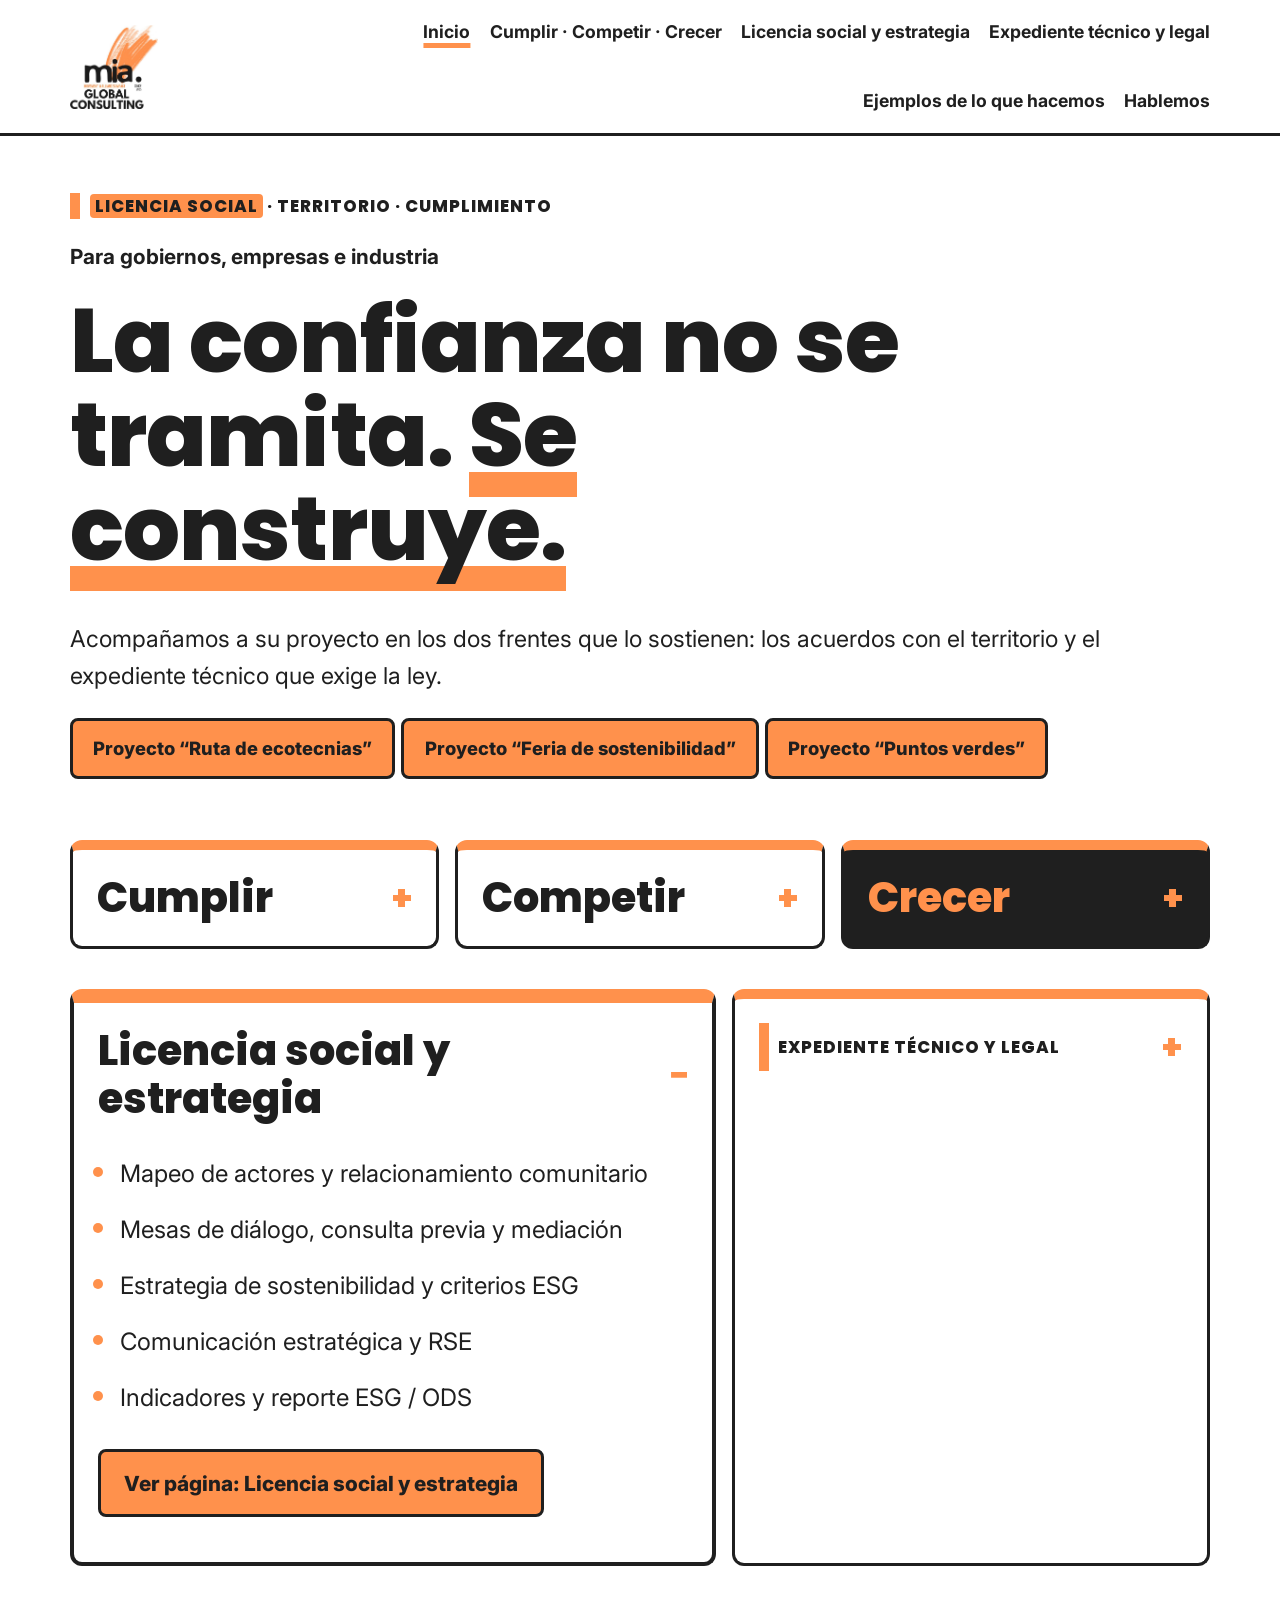
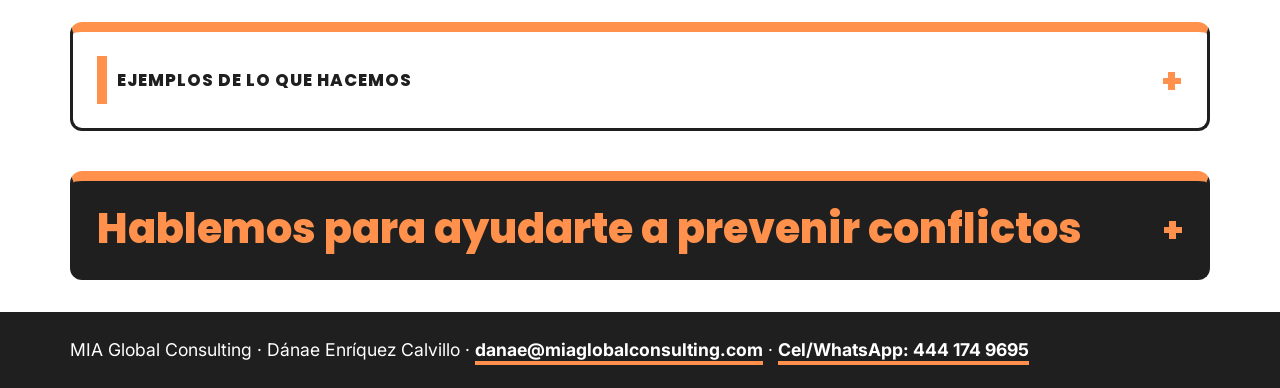
==== commit 3ad552d2: "Hero sin foto (titular protagonista); botones deshabilitados en paleta" ====
--- a/index.html
+++ b/index.html
@@ -6,6 +6,6 @@
 <nav id="nav"><a href="index.html" aria-current="page">Inicio</a><a href="valor.html">Cumplir · Competir · Crecer</a><a href="licencia-social.html">Licencia social y estrategia</a><a href="expediente-tecnico.html">Expediente técnico y legal</a><a href="ejemplos.html">Ejemplos de lo que hacemos</a><a href="contacto.html">Hablemos</a></nav></div></header>
 <main class="wrap"><section class="hero"><div><p class="eyebrow"><span class="ls">Licencia social</span> · Territorio · Cumplimiento</p><p class="sub">Para gobiernos, empresas e industria</p>
 <h1 class="big">La confianza no se tramita. <span class="hl">Se construye.</span></h1><p class="lead">Acompañamos a su proyecto en los dos frentes que lo sostienen: los acuerdos con el territorio y el expediente técnico que exige la ley.</p>
-<p class="proj"><a class="btn" href="ruta-ecotecnias.html">Proyecto “Ruta de ecotecnias”</a> <a class="btn" href="feria-sostenibilidad.html">Proyecto “Feria de sostenibilidad”</a> <a class="btn" href="puntos-verdes.html">Proyecto “Puntos verdes”</a></p></div><img class="heroimg" src="img/a25.webp" alt="Equipo de MIA trabajando en campo" width="1400" height="1050"></section>
+<p class="proj"><a class="btn" href="ruta-ecotecnias.html">Proyecto “Ruta de ecotecnias”</a> <a class="btn" href="feria-sostenibilidad.html">Proyecto “Feria de sostenibilidad”</a> <a class="btn" href="puntos-verdes.html">Proyecto “Puntos verdes”</a></p></div></section>
 <div class="grid3"><details class="box"><summary><h2>Cumplir</h2></summary><p>Con la normativa ambiental, social y de sostenibilidad.</p><p><a class="btn" href="valor.html">Ver página: Cumplir · Competir · Crecer</a></p></details><details class="box"><summary><h2>Competir</h2></summary><p>Menos costos y riesgos: ahorro de energía, reúso de agua.</p><p><a class="btn" href="valor.html">Ver página: Cumplir · Competir · Crecer</a></p></details><details class="box dark"><summary><h2>Crecer</h2></summary><p>Acceso a mercados estratégicos y financiamiento.</p><p><a class="btn" href="valor.html">Ver página: Cumplir · Competir · Crecer</a></p></details></div><div class="two"><details class="box star" open><summary><h2>Licencia social y estrategia</h2></summary><ul class='list'><li>Mapeo de actores y relacionamiento comunitario</li><li>Mesas de diálogo, consulta previa y mediación</li><li>Estrategia de sostenibilidad y criterios ESG</li><li>Comunicación estratégica y RSE</li><li>Indicadores y reporte ESG / ODS</li></ul><p><a class="btn" href="licencia-social.html">Ver página: Licencia social y estrategia</a></p></details><details class="box"><summary class="eyebrow">Expediente técnico y legal</summary><ul class='list'><li>Manifestación de Impacto Ambiental (MIA)</li><li>Manifestación de Impacto Social del Sector Energético (MISSE)</li><li>Estudios técnicos y de riesgo</li><li>Cumplimiento de condicionantes y seguimiento</li></ul><p>Con especialistas certificados aliados.</p><p><a class="btn" href="expediente-tecnico.html">Ver página: Expediente técnico y legal</a></p></details></div><section class="sec"><details class="box ex"><summary class="eyebrow">Ejemplos de lo que hacemos</summary><div class="grid"><button type="button" class="card exb" data-ex="0" aria-haspopup="dialog"><b>Estrategia de sostenibilidad</b><span class="vi">Ver diapositivas (2)</span></button><button type="button" class="card exb" data-ex="1" aria-haspopup="dialog"><b>Licencia social</b><span class="vi">Ver diapositivas (2)</span></button><button type="button" class="card exb" data-ex="2" aria-haspopup="dialog"><b>Gestión de responsabilidad social empresarial</b><span class="vi">Ver diapositivas (3)</span></button><button type="button" class="card exb" data-ex="3" aria-haspopup="dialog"><b>Reportes ESG</b><span class="vi">Ver diapositivas (3)</span></button><button type="button" class="card exb" data-ex="4" aria-haspopup="dialog"><b>Ruta de la Biodiversidad</b><span class="vi">Ver diapositivas (3)</span></button><button type="button" class="card exb" data-ex="5" aria-haspopup="dialog"><b>Ruta de Ecotecnias</b><span class="vi">Ver diapositivas (3)</span></button><button type="button" class="card exb" data-ex="6" aria-haspopup="dialog"><b>Gestión de certificación Wildlife Habitat Council</b><span class="vi">Ver diapositivas (2)</span></button><button type="button" class="card exb" data-ex="7" aria-haspopup="dialog"><b>Voluntariados con causa</b><span class="vi">Ver diapositivas (2)</span></button></div><p>Entre otros proyectos a la medida de cada organización.</p><p><a class="btn" href="ejemplos.html">Ver página: Ejemplos de lo que hacemos</a></p></details></section><details class="box dark"><summary><h2>Hablemos para ayudarte a prevenir conflictos</h2></summary><p><b>Dánae Enríquez Calvillo</b></p><p><a href="mailto:danae@miaglobalconsulting.com">danae@miaglobalconsulting.com</a></p><p><a href="https://wa.me/524441749695" target="_blank" rel="noopener">Cel/WhatsApp: 444 174 9695</a></p><p><a class="btn" href="contacto.html">Ver página: Hablemos</a></p></details></main>
 <footer><div class="wrap"><p>MIA Global Consulting · Dánae Enríquez Calvillo · <a href="mailto:danae@miaglobalconsulting.com">danae@miaglobalconsulting.com</a> · <a href="https://wa.me/524441749695" target="_blank" rel="noopener">Cel/WhatsApp: 444 174 9695</a></p></div></footer><dialog id="sl" aria-labelledby="slt"><div class="slhead"><h2 id="slt"></h2><button id="slc" type="button">Cerrar ✕</button></div><div id="slv"></div></dialog><script>window.EX=[{"t": "Estrategia de sostenibilidad", "h": "<div class=\"deck\" aria-label=\"Estrategia de sostenibilidad\"><div class=\"slides\" tabindex=\"0\"><section class=\"slide cover\" aria-roledescription=\"diapositiva\" aria-label=\"1 de 2\"><div class=\"sbar\"><\/div><h2>Estrategia de sostenibilidad<\/h2><p>Cumplir: con la normativa ambiental, social y de sostenibilidad.<\/p><p>Competir: menos costos y riesgos; ahorro de energía, reúso de agua.<\/p><p>Crecer: acceso a mercados estratégicos y financiamiento.<\/p><img class=\"slogo\" src=\"img/logo.jpg\" alt=\"\" width=\"740\" height=\"706\"><span class=\"snum\">1 / 2<\/span><\/section><section class=\"slide \" aria-roledescription=\"diapositiva\" aria-label=\"2 de 2\"><div class=\"sbar\"><\/div><h2>Cómo trabajamos<\/h2><p>Investigación-acción participativa.<\/p><p>ESG, GRI y ODS desde el diseño.<\/p><p>Estrategia de sostenibilidad y criterios ESG.<\/p><img class=\"slogo\" src=\"img/logo.jpg\" alt=\"\" width=\"740\" height=\"706\"><span class=\"snum\">2 / 2<\/span><\/section><\/div><div class=\"slnav\"><button type=\"button\" class=\"dprev\" aria-label=\"Diapositiva anterior\">◀<\/button><span class=\"dcount\" aria-live=\"polite\">1 / 2<\/span><button type=\"button\" class=\"dnext\" aria-label=\"Diapositiva siguiente\">▶<\/button><\/div><\/div>"}, {"t": "Licencia social", "h": "<div class=\"deck\" aria-label=\"Licencia social\"><div class=\"slides\" tabindex=\"0\"><section class=\"slide cover\" aria-roledescription=\"diapositiva\" aria-label=\"1 de 2\"><div class=\"sbar\"><\/div><h2>Licencia social<\/h2><p>La confianza no se tramita. Se construye.<\/p><img class=\"slogo\" src=\"img/logo.jpg\" alt=\"\" width=\"740\" height=\"706\"><span class=\"snum\">1 / 2<\/span><\/section><section class=\"slide \" aria-roledescription=\"diapositiva\" aria-label=\"2 de 2\"><div class=\"sbar\"><\/div><h2>Qué incluye<\/h2><p>Mapeo de actores y relacionamiento comunitario.<\/p><p>Mesas de diálogo, consulta previa y mediación.<\/p><p>Comunicación estratégica.<\/p><img class=\"slogo\" src=\"img/logo.jpg\" alt=\"\" width=\"740\" height=\"706\"><span class=\"snum\">2 / 2<\/span><\/section><\/div><div class=\"slnav\"><button type=\"button\" class=\"dprev\" aria-label=\"Diapositiva anterior\">◀<\/button><span class=\"dcount\" aria-live=\"polite\">1 / 2<\/span><button type=\"button\" class=\"dnext\" aria-label=\"Diapositiva siguiente\">▶<\/button><\/div><\/div>"}, {"t": "Gestión de responsabilidad social empresarial", "h": "<div class=\"deck\" aria-label=\"Gestión de responsabilidad social empresarial\"><div class=\"slides\" tabindex=\"0\"><section class=\"slide cover\" aria-roledescription=\"diapositiva\" aria-label=\"1 de 3\"><div class=\"sbar\"><\/div><h2>Gestión de responsabilidad social empresarial<\/h2><p>Comunicación estratégica y RSE.<\/p><img class=\"slogo\" src=\"img/logo.jpg\" alt=\"\" width=\"740\" height=\"706\"><span class=\"snum\">1 / 3<\/span><\/section><section class=\"slide \" aria-roledescription=\"diapositiva\" aria-label=\"2 de 3\"><div class=\"sbar\"><\/div><h2>Para su equipo<\/h2><p>Salud: comer mejor, moverse, bajar el estrés.<\/p><p>Equipo: aprender juntos, fuera de la oficina.<\/p><p>Planeta: menos residuos, cuidar el agua.<\/p><img class=\"slogo\" src=\"img/logo.jpg\" alt=\"\" width=\"740\" height=\"706\"><span class=\"snum\">2 / 3<\/span><\/section><section class=\"slide \" aria-roledescription=\"diapositiva\" aria-label=\"3 de 3\"><div class=\"sbar\"><\/div><h2>Lo que recibe la organización<\/h2><p>Un insumo para su reporte de sostenibilidad.<\/p><p>Asistencia, satisfacción, compromisos y evidencias.<\/p><img class=\"slogo\" src=\"img/logo.jpg\" alt=\"\" width=\"740\" height=\"706\"><span class=\"snum\">3 / 3<\/span><\/section><\/div><div class=\"slnav\"><button type=\"button\" class=\"dprev\" aria-label=\"Diapositiva anterior\">◀<\/button><span class=\"dcount\" aria-live=\"polite\">1 / 3<\/span><button type=\"button\" class=\"dnext\" aria-label=\"Diapositiva siguiente\">▶<\/button><\/div><\/div>"}, {"t": "Reportes ESG", "h": "<div class=\"deck\" aria-label=\"Reportes ESG\"><div class=\"slides\" tabindex=\"0\"><section class=\"slide cover\" aria-roledescription=\"diapositiva\" aria-label=\"1 de 3\"><div class=\"sbar\"><\/div><h2>Reportes ESG<\/h2><p>Indicadores y reporte ESG / ODS.<\/p><img class=\"slogo\" src=\"img/logo.jpg\" alt=\"\" width=\"740\" height=\"706\"><span class=\"snum\">1 / 3<\/span><\/section><section class=\"slide \" aria-roledescription=\"diapositiva\" aria-label=\"2 de 3\"><div class=\"sbar\"><\/div><h2>Relación con ESG<\/h2><p>Ambiental: agua, residuos y biodiversidad.<\/p><p>Social: bienestar y convivencia.<\/p><p>Gobernanza: liderazgo y ejemplo.<\/p><img class=\"slogo\" src=\"img/logo.jpg\" alt=\"\" width=\"740\" height=\"706\"><span class=\"snum\">2 / 3<\/span><\/section><section class=\"slide \" aria-roledescription=\"diapositiva\" aria-label=\"3 de 3\"><div class=\"sbar\"><\/div><h2>Indicadores orientativos<\/h2><p>GRI 303 agua · GRI 306 residuos · GRI 301 materiales.<\/p><p>GRI 101 biodiversidad · GRI 403-6 bienestar · GRI 404-1 formación.<\/p><p>ODS 3, 6, 11, 12, 13 y 15.<\/p><img class=\"slogo\" src=\"img/logo.jpg\" alt=\"\" width=\"740\" height=\"706\"><span class=\"snum\">3 / 3<\/span><\/section><\/div><div class=\"slnav\"><button type=\"button\" class=\"dprev\" aria-label=\"Diapositiva anterior\">◀<\/button><span class=\"dcount\" aria-live=\"polite\">1 / 3<\/span><button type=\"button\" class=\"dnext\" aria-label=\"Diapositiva siguiente\">▶<\/button><\/div><\/div>"}, {"t": "Ruta de la Biodiversidad", "h": "<div class=\"deck\" aria-label=\"Ruta de la Biodiversidad\"><div class=\"slides\" tabindex=\"0\"><section class=\"slide cover\" aria-roledescription=\"diapositiva\" aria-label=\"1 de 3\"><div class=\"sbar\"><\/div><h2>Ruta de la Biodiversidad<\/h2><p>Espacios que invitan a polinizadores e insectos benéficos.<\/p><img class=\"slogo\" src=\"img/logo.jpg\" alt=\"\" width=\"740\" height=\"706\"><span class=\"snum\">1 / 3<\/span><\/section><section class=\"slide \" aria-roledescription=\"diapositiva\" aria-label=\"2 de 3\"><div class=\"sbar\"><\/div><h2>Jardín de polinizadores<\/h2><p>Flores que atraen abejas y mariposas.<\/p><p>Plantas nativas: sol y poca agua.<\/p><img class=\"slogo\" src=\"img/logo.jpg\" alt=\"\" width=\"740\" height=\"706\"><span class=\"snum\">2 / 3<\/span><\/section><section class=\"slide \" aria-roledescription=\"diapositiva\" aria-label=\"3 de 3\"><div class=\"sbar\"><\/div><h2>Hotel de insectos benéficos<\/h2><p>Refugio de cañas y madera perforada.<\/p><p>Abejas solitarias y mariquitas: plagas sin químicos.<\/p><img class=\"slogo\" src=\"img/logo.jpg\" alt=\"\" width=\"740\" height=\"706\"><span class=\"snum\">3 / 3<\/span><\/section><\/div><div class=\"slnav\"><button type=\"button\" class=\"dprev\" aria-label=\"Diapositiva anterior\">◀<\/button><span class=\"dcount\" aria-live=\"polite\">1 / 3<\/span><button type=\"button\" class=\"dnext\" aria-label=\"Diapositiva siguiente\">▶<\/button><\/div><\/div>"}, {"t": "Ruta de Ecotecnias", "h": "<div class=\"deck\" aria-label=\"Ruta de Ecotecnias\"><div class=\"slides\" tabindex=\"0\"><section class=\"slide cover\" aria-roledescription=\"diapositiva\" aria-label=\"1 de 3\"><div class=\"sbar\"><\/div><h2>Ruta de Ecotecnias<\/h2><p>Ecotecnias pequeñas, demostrativas y de bajo mantenimiento.<\/p><img class=\"slogo\" src=\"img/logo.jpg\" alt=\"\" width=\"740\" height=\"706\"><span class=\"snum\">1 / 3<\/span><\/section><section class=\"slide \" aria-roledescription=\"diapositiva\" aria-label=\"2 de 3\"><div class=\"sbar\"><\/div><h2>Agua que riega sola<\/h2><p>Captación de lluvia: canaleta, filtro y tanque.<\/p><p>Riego con ollas de barro y por goteo.<\/p><img class=\"slogo\" src=\"img/logo.jpg\" alt=\"\" width=\"740\" height=\"706\"><span class=\"snum\">2 / 3<\/span><\/section><section class=\"slide \" aria-roledescription=\"diapositiva\" aria-label=\"3 de 3\"><div class=\"sbar\"><\/div><h2>Suelo y cultivo<\/h2><p>Torre de lombrices: los residuos se vuelven abono.<\/p><p>Cama elevada y macetohuerto reciclado.<\/p><a class=\"btn\" href=\"ruta-ecotecnias.html\">Ver el proyecto completo<\/a><img class=\"slogo\" src=\"img/logo.jpg\" alt=\"\" width=\"740\" height=\"706\"><span class=\"snum\">3 / 3<\/span><\/section><\/div><div class=\"slnav\"><button type=\"button\" class=\"dprev\" aria-label=\"Diapositiva anterior\">◀<\/button><span class=\"dcount\" aria-live=\"polite\">1 / 3<\/span><button type=\"button\" class=\"dnext\" aria-label=\"Diapositiva siguiente\">▶<\/button><\/div><\/div>"}, {"t": "Gestión de certificación Wildlife Habitat Council", "h": "<div class=\"deck\" aria-label=\"Gestión de certificación Wildlife Habitat Council\"><div class=\"slides\" tabindex=\"0\"><section class=\"slide cover\" aria-roledescription=\"diapositiva\" aria-label=\"1 de 2\"><div class=\"sbar\"><\/div><h2>Gestión de certificación Wildlife Habitat Council<\/h2><p>Proyecto a la medida de cada organización.<\/p><img class=\"slogo\" src=\"img/logo.jpg\" alt=\"\" width=\"740\" height=\"706\"><span class=\"snum\">1 / 2<\/span><\/section><section class=\"slide \" aria-roledescription=\"diapositiva\" aria-label=\"2 de 2\"><div class=\"sbar\"><\/div><h2>Espacios para la biodiversidad<\/h2><p>Jardín de polinizadores.<\/p><p>Hotel de insectos benéficos.<\/p><p>Refugio de polinizadores.<\/p><img class=\"slogo\" src=\"img/logo.jpg\" alt=\"\" width=\"740\" height=\"706\"><span class=\"snum\">2 / 2<\/span><\/section><\/div><div class=\"slnav\"><button type=\"button\" class=\"dprev\" aria-label=\"Diapositiva anterior\">◀<\/button><span class=\"dcount\" aria-live=\"polite\">1 / 2<\/span><button type=\"button\" class=\"dnext\" aria-label=\"Diapositiva siguiente\">▶<\/button><\/div><\/div>"}, {"t": "Voluntariados con causa", "h": "<div class=\"deck\" aria-label=\"Voluntariados con causa\"><div class=\"slides\" tabindex=\"0\"><section class=\"slide cover\" aria-roledescription=\"diapositiva\" aria-label=\"1 de 2\"><div class=\"sbar\"><\/div><h2>Voluntariados con causa<\/h2><p>Experiencias con las manos para su equipo.<\/p><img class=\"slogo\" src=\"img/logo.jpg\" alt=\"\" width=\"740\" height=\"706\"><span class=\"snum\">1 / 2<\/span><\/section><section class=\"slide \" aria-roledescription=\"diapositiva\" aria-label=\"2 de 2\"><div class=\"sbar\"><\/div><h2>Cómo se vive<\/h2><p>Pasaporte, estaciones y una mesa compartida.<\/p><p>Cada persona se lleva algo vivo a casa.<\/p><a class=\"btn\" href=\"feria-sostenibilidad.html\">Ver Feria de sostenibilidad<\/a><img class=\"slogo\" src=\"img/logo.jpg\" alt=\"\" width=\"740\" height=\"706\"><span class=\"snum\">2 / 2<\/span><\/section><\/div><div class=\"slnav\"><button type=\"button\" class=\"dprev\" aria-label=\"Diapositiva anterior\">◀<\/button><span class=\"dcount\" aria-live=\"polite\">1 / 2<\/span><button type=\"button\" class=\"dnext\" aria-label=\"Diapositiva siguiente\">▶<\/button><\/div><\/div>"}]</script><script src="gal.js"></script></body></html>
--- a/site.css
+++ b/site.css
@@ -48,7 +48,7 @@
 dialog#sl{width:min(1200px,96vw);max-height:96vh;border:0;padding:1rem;background:var(--k);color:var(--w);border-radius:12px}dialog#sl::backdrop{background:rgba(31,31,31,.92)}
 .slhead{display:flex;justify-content:space-between;align-items:flex-start;gap:1rem}.slhead h2{color:var(--o);font-size:clamp(1.4rem,4vw,2rem);margin:0}
 #slc,.slnav button{font:800 1.3rem Poppins,sans-serif;background:var(--o);color:var(--k);border:3px solid var(--o);border-radius:8px;min-height:52px;min-width:64px;padding:.3em .9em;cursor:pointer;flex:none}
-.slnav button:disabled{background:var(--k);color:var(--w);border-color:var(--w);opacity:.5;cursor:default}
+.slnav button:disabled{background:var(--w);color:var(--k);border:3px dashed var(--k);cursor:default}
 .slnav{display:flex;justify-content:center;align-items:center;gap:1.2rem;font-size:1.3rem;font-weight:800}
 .proj .btn{font-size:1.15rem}
 .deck{margin:1rem 0}.slides{display:flex;overflow-x:auto;scroll-snap-type:x mandatory;scrollbar-width:none;gap:0;border-radius:12px}.slides::-webkit-scrollbar{display:none}
@@ -60,3 +60,4 @@
 .slide .btn{align-self:flex-start;margin-top:1rem}
 .slogo{position:absolute;right:1rem;bottom:.8rem;height:52px;width:auto;border-radius:6px}.snum{position:absolute;left:1.5rem;bottom:1.1rem;font:800 1.1rem Poppins,sans-serif}
 #slv .slide{min-height:min(62vh,520px)}
+.hero:not(:has(img)){grid-template-columns:1fr !important}h1.big{max-width:16ch}
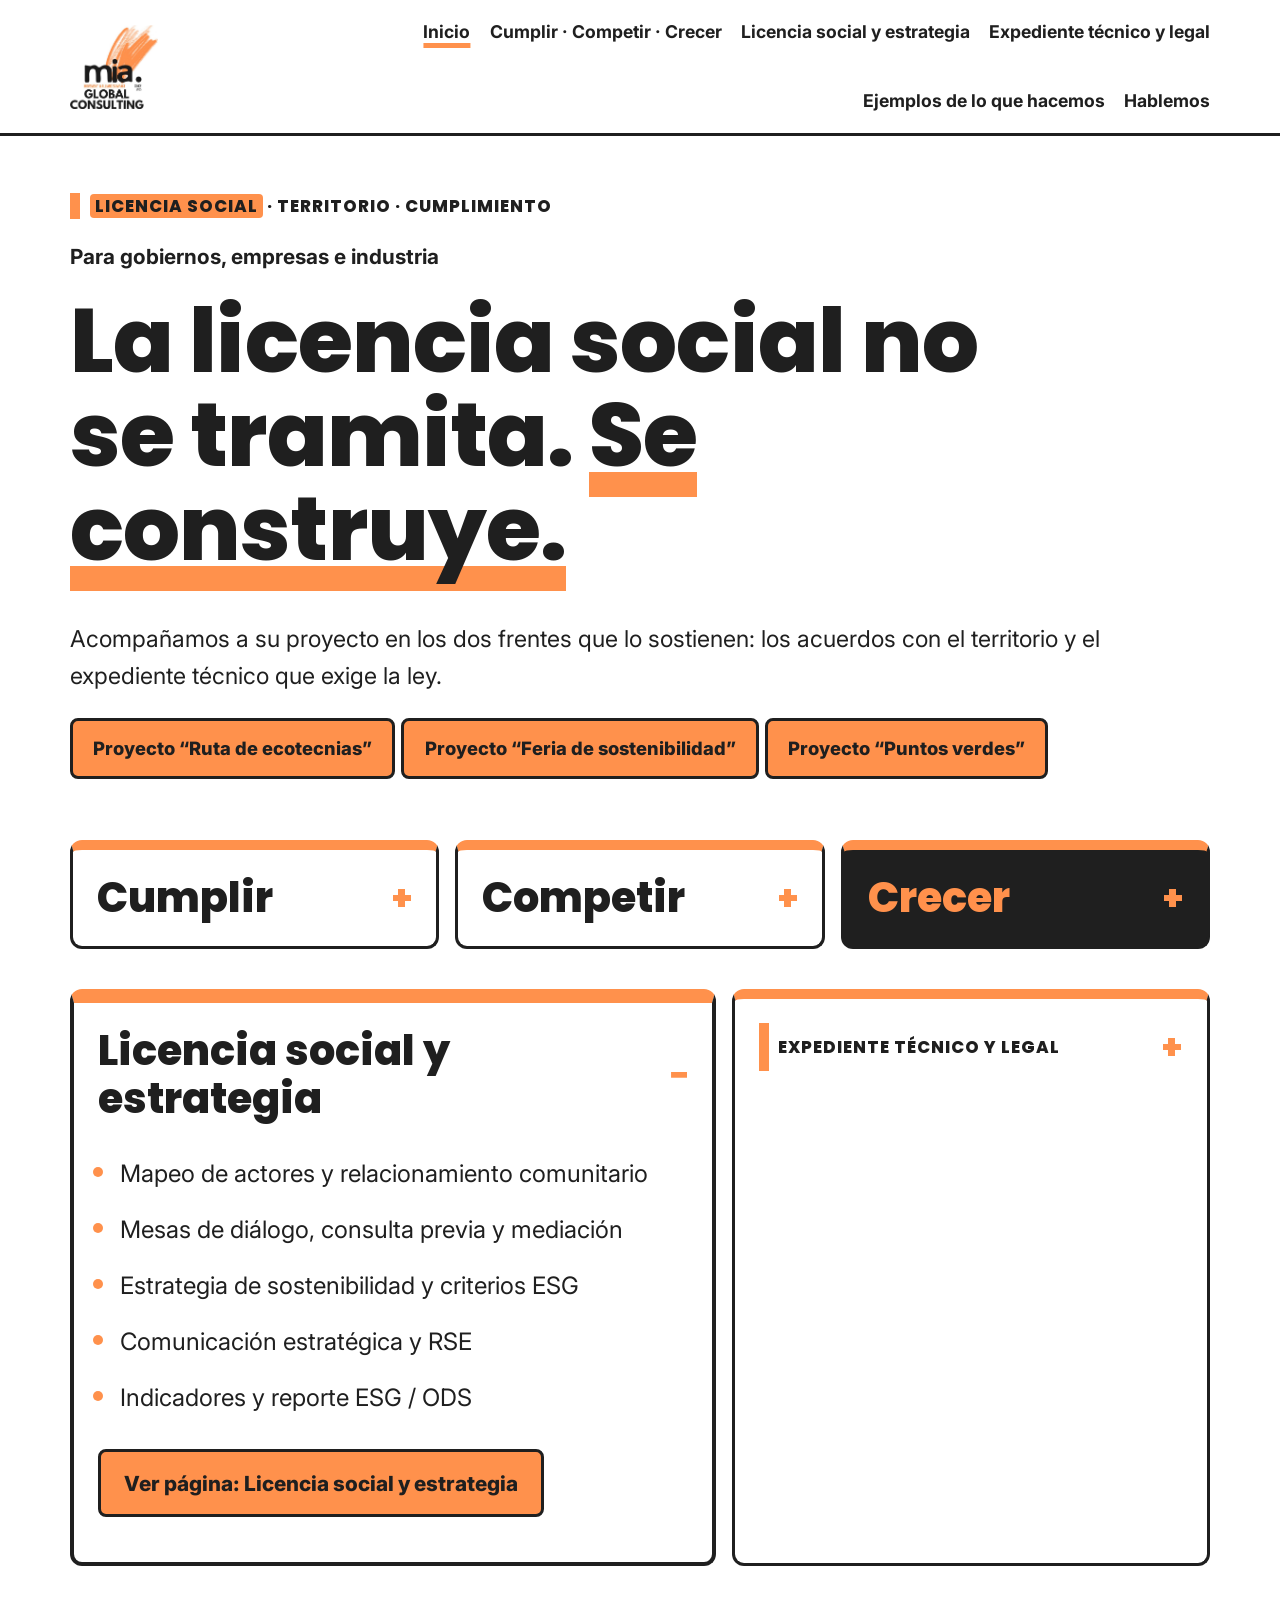
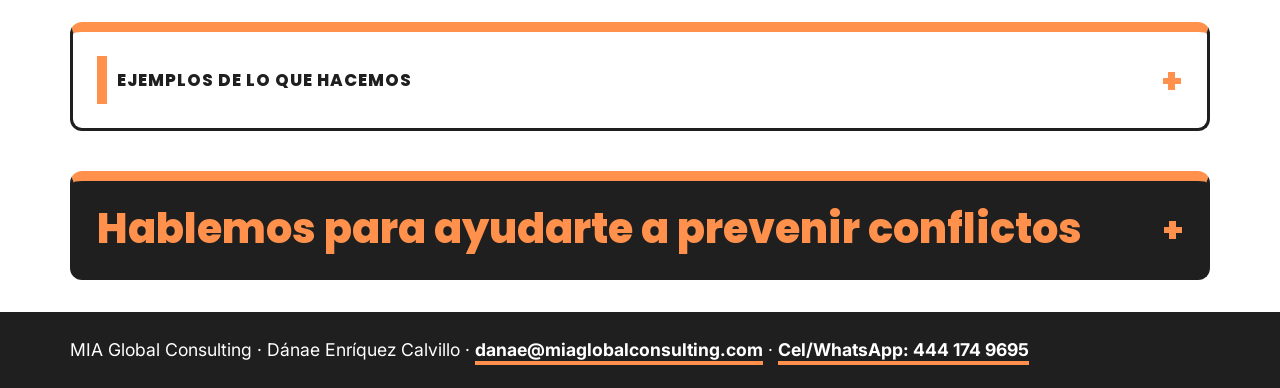
==== commit 5b541eea: "Titular: La licencia social no se tramita. Se construye." ====
--- a/index.html
+++ b/index.html
@@ -5,7 +5,7 @@
 <button class="menu" aria-expanded="false" onclick="var n=document.getElementById('nav');n.classList.toggle('open');this.setAttribute('aria-expanded',n.classList.contains('open'))">Menú</button>
 <nav id="nav"><a href="index.html" aria-current="page">Inicio</a><a href="valor.html">Cumplir · Competir · Crecer</a><a href="licencia-social.html">Licencia social y estrategia</a><a href="expediente-tecnico.html">Expediente técnico y legal</a><a href="ejemplos.html">Ejemplos de lo que hacemos</a><a href="contacto.html">Hablemos</a></nav></div></header>
 <main class="wrap"><section class="hero"><div><p class="eyebrow"><span class="ls">Licencia social</span> · Territorio · Cumplimiento</p><p class="sub">Para gobiernos, empresas e industria</p>
-<h1 class="big">La confianza no se tramita. <span class="hl">Se construye.</span></h1><p class="lead">Acompañamos a su proyecto en los dos frentes que lo sostienen: los acuerdos con el territorio y el expediente técnico que exige la ley.</p>
+<h1 class="big">La licencia social no se tramita. <span class="hl">Se construye.</span></h1><p class="lead">Acompañamos a su proyecto en los dos frentes que lo sostienen: los acuerdos con el territorio y el expediente técnico que exige la ley.</p>
 <p class="proj"><a class="btn" href="ruta-ecotecnias.html">Proyecto “Ruta de ecotecnias”</a> <a class="btn" href="feria-sostenibilidad.html">Proyecto “Feria de sostenibilidad”</a> <a class="btn" href="puntos-verdes.html">Proyecto “Puntos verdes”</a></p></div></section>
 <div class="grid3"><details class="box"><summary><h2>Cumplir</h2></summary><p>Con la normativa ambiental, social y de sostenibilidad.</p><p><a class="btn" href="valor.html">Ver página: Cumplir · Competir · Crecer</a></p></details><details class="box"><summary><h2>Competir</h2></summary><p>Menos costos y riesgos: ahorro de energía, reúso de agua.</p><p><a class="btn" href="valor.html">Ver página: Cumplir · Competir · Crecer</a></p></details><details class="box dark"><summary><h2>Crecer</h2></summary><p>Acceso a mercados estratégicos y financiamiento.</p><p><a class="btn" href="valor.html">Ver página: Cumplir · Competir · Crecer</a></p></details></div><div class="two"><details class="box star" open><summary><h2>Licencia social y estrategia</h2></summary><ul class='list'><li>Mapeo de actores y relacionamiento comunitario</li><li>Mesas de diálogo, consulta previa y mediación</li><li>Estrategia de sostenibilidad y criterios ESG</li><li>Comunicación estratégica y RSE</li><li>Indicadores y reporte ESG / ODS</li></ul><p><a class="btn" href="licencia-social.html">Ver página: Licencia social y estrategia</a></p></details><details class="box"><summary class="eyebrow">Expediente técnico y legal</summary><ul class='list'><li>Manifestación de Impacto Ambiental (MIA)</li><li>Manifestación de Impacto Social del Sector Energético (MISSE)</li><li>Estudios técnicos y de riesgo</li><li>Cumplimiento de condicionantes y seguimiento</li></ul><p>Con especialistas certificados aliados.</p><p><a class="btn" href="expediente-tecnico.html">Ver página: Expediente técnico y legal</a></p></details></div><section class="sec"><details class="box ex"><summary class="eyebrow">Ejemplos de lo que hacemos</summary><div class="grid"><button type="button" class="card exb" data-ex="0" aria-haspopup="dialog"><b>Estrategia de sostenibilidad</b><span class="vi">Ver diapositivas (2)</span></button><button type="button" class="card exb" data-ex="1" aria-haspopup="dialog"><b>Licencia social</b><span class="vi">Ver diapositivas (2)</span></button><button type="button" class="card exb" data-ex="2" aria-haspopup="dialog"><b>Gestión de responsabilidad social empresarial</b><span class="vi">Ver diapositivas (3)</span></button><button type="button" class="card exb" data-ex="3" aria-haspopup="dialog"><b>Reportes ESG</b><span class="vi">Ver diapositivas (3)</span></button><button type="button" class="card exb" data-ex="4" aria-haspopup="dialog"><b>Ruta de la Biodiversidad</b><span class="vi">Ver diapositivas (3)</span></button><button type="button" class="card exb" data-ex="5" aria-haspopup="dialog"><b>Ruta de Ecotecnias</b><span class="vi">Ver diapositivas (3)</span></button><button type="button" class="card exb" data-ex="6" aria-haspopup="dialog"><b>Gestión de certificación Wildlife Habitat Council</b><span class="vi">Ver diapositivas (2)</span></button><button type="button" class="card exb" data-ex="7" aria-haspopup="dialog"><b>Voluntariados con causa</b><span class="vi">Ver diapositivas (2)</span></button></div><p>Entre otros proyectos a la medida de cada organización.</p><p><a class="btn" href="ejemplos.html">Ver página: Ejemplos de lo que hacemos</a></p></details></section><details class="box dark"><summary><h2>Hablemos para ayudarte a prevenir conflictos</h2></summary><p><b>Dánae Enríquez Calvillo</b></p><p><a href="mailto:danae@miaglobalconsulting.com">danae@miaglobalconsulting.com</a></p><p><a href="https://wa.me/524441749695" target="_blank" rel="noopener">Cel/WhatsApp: 444 174 9695</a></p><p><a class="btn" href="contacto.html">Ver página: Hablemos</a></p></details></main>
-<footer><div class="wrap"><p>MIA Global Consulting · Dánae Enríquez Calvillo · <a href="mailto:danae@miaglobalconsulting.com">danae@miaglobalconsulting.com</a> · <a href="https://wa.me/524441749695" target="_blank" rel="noopener">Cel/WhatsApp: 444 174 9695</a></p></div></footer><dialog id="sl" aria-labelledby="slt"><div class="slhead"><h2 id="slt"></h2><button id="slc" type="button">Cerrar ✕</button></div><div id="slv"></div></dialog><script>window.EX=[{"t": "Estrategia de sostenibilidad", "h": "<div class=\"deck\" aria-label=\"Estrategia de sostenibilidad\"><div class=\"slides\" tabindex=\"0\"><section class=\"slide cover\" aria-roledescription=\"diapositiva\" aria-label=\"1 de 2\"><div class=\"sbar\"><\/div><h2>Estrategia de sostenibilidad<\/h2><p>Cumplir: con la normativa ambiental, social y de sostenibilidad.<\/p><p>Competir: menos costos y riesgos; ahorro de energía, reúso de agua.<\/p><p>Crecer: acceso a mercados estratégicos y financiamiento.<\/p><img class=\"slogo\" src=\"img/logo.jpg\" alt=\"\" width=\"740\" height=\"706\"><span class=\"snum\">1 / 2<\/span><\/section><section class=\"slide \" aria-roledescription=\"diapositiva\" aria-label=\"2 de 2\"><div class=\"sbar\"><\/div><h2>Cómo trabajamos<\/h2><p>Investigación-acción participativa.<\/p><p>ESG, GRI y ODS desde el diseño.<\/p><p>Estrategia de sostenibilidad y criterios ESG.<\/p><img class=\"slogo\" src=\"img/logo.jpg\" alt=\"\" width=\"740\" height=\"706\"><span class=\"snum\">2 / 2<\/span><\/section><\/div><div class=\"slnav\"><button type=\"button\" class=\"dprev\" aria-label=\"Diapositiva anterior\">◀<\/button><span class=\"dcount\" aria-live=\"polite\">1 / 2<\/span><button type=\"button\" class=\"dnext\" aria-label=\"Diapositiva siguiente\">▶<\/button><\/div><\/div>"}, {"t": "Licencia social", "h": "<div class=\"deck\" aria-label=\"Licencia social\"><div class=\"slides\" tabindex=\"0\"><section class=\"slide cover\" aria-roledescription=\"diapositiva\" aria-label=\"1 de 2\"><div class=\"sbar\"><\/div><h2>Licencia social<\/h2><p>La confianza no se tramita. Se construye.<\/p><img class=\"slogo\" src=\"img/logo.jpg\" alt=\"\" width=\"740\" height=\"706\"><span class=\"snum\">1 / 2<\/span><\/section><section class=\"slide \" aria-roledescription=\"diapositiva\" aria-label=\"2 de 2\"><div class=\"sbar\"><\/div><h2>Qué incluye<\/h2><p>Mapeo de actores y relacionamiento comunitario.<\/p><p>Mesas de diálogo, consulta previa y mediación.<\/p><p>Comunicación estratégica.<\/p><img class=\"slogo\" src=\"img/logo.jpg\" alt=\"\" width=\"740\" height=\"706\"><span class=\"snum\">2 / 2<\/span><\/section><\/div><div class=\"slnav\"><button type=\"button\" class=\"dprev\" aria-label=\"Diapositiva anterior\">◀<\/button><span class=\"dcount\" aria-live=\"polite\">1 / 2<\/span><button type=\"button\" class=\"dnext\" aria-label=\"Diapositiva siguiente\">▶<\/button><\/div><\/div>"}, {"t": "Gestión de responsabilidad social empresarial", "h": "<div class=\"deck\" aria-label=\"Gestión de responsabilidad social empresarial\"><div class=\"slides\" tabindex=\"0\"><section class=\"slide cover\" aria-roledescription=\"diapositiva\" aria-label=\"1 de 3\"><div class=\"sbar\"><\/div><h2>Gestión de responsabilidad social empresarial<\/h2><p>Comunicación estratégica y RSE.<\/p><img class=\"slogo\" src=\"img/logo.jpg\" alt=\"\" width=\"740\" height=\"706\"><span class=\"snum\">1 / 3<\/span><\/section><section class=\"slide \" aria-roledescription=\"diapositiva\" aria-label=\"2 de 3\"><div class=\"sbar\"><\/div><h2>Para su equipo<\/h2><p>Salud: comer mejor, moverse, bajar el estrés.<\/p><p>Equipo: aprender juntos, fuera de la oficina.<\/p><p>Planeta: menos residuos, cuidar el agua.<\/p><img class=\"slogo\" src=\"img/logo.jpg\" alt=\"\" width=\"740\" height=\"706\"><span class=\"snum\">2 / 3<\/span><\/section><section class=\"slide \" aria-roledescription=\"diapositiva\" aria-label=\"3 de 3\"><div class=\"sbar\"><\/div><h2>Lo que recibe la organización<\/h2><p>Un insumo para su reporte de sostenibilidad.<\/p><p>Asistencia, satisfacción, compromisos y evidencias.<\/p><img class=\"slogo\" src=\"img/logo.jpg\" alt=\"\" width=\"740\" height=\"706\"><span class=\"snum\">3 / 3<\/span><\/section><\/div><div class=\"slnav\"><button type=\"button\" class=\"dprev\" aria-label=\"Diapositiva anterior\">◀<\/button><span class=\"dcount\" aria-live=\"polite\">1 / 3<\/span><button type=\"button\" class=\"dnext\" aria-label=\"Diapositiva siguiente\">▶<\/button><\/div><\/div>"}, {"t": "Reportes ESG", "h": "<div class=\"deck\" aria-label=\"Reportes ESG\"><div class=\"slides\" tabindex=\"0\"><section class=\"slide cover\" aria-roledescription=\"diapositiva\" aria-label=\"1 de 3\"><div class=\"sbar\"><\/div><h2>Reportes ESG<\/h2><p>Indicadores y reporte ESG / ODS.<\/p><img class=\"slogo\" src=\"img/logo.jpg\" alt=\"\" width=\"740\" height=\"706\"><span class=\"snum\">1 / 3<\/span><\/section><section class=\"slide \" aria-roledescription=\"diapositiva\" aria-label=\"2 de 3\"><div class=\"sbar\"><\/div><h2>Relación con ESG<\/h2><p>Ambiental: agua, residuos y biodiversidad.<\/p><p>Social: bienestar y convivencia.<\/p><p>Gobernanza: liderazgo y ejemplo.<\/p><img class=\"slogo\" src=\"img/logo.jpg\" alt=\"\" width=\"740\" height=\"706\"><span class=\"snum\">2 / 3<\/span><\/section><section class=\"slide \" aria-roledescription=\"diapositiva\" aria-label=\"3 de 3\"><div class=\"sbar\"><\/div><h2>Indicadores orientativos<\/h2><p>GRI 303 agua · GRI 306 residuos · GRI 301 materiales.<\/p><p>GRI 101 biodiversidad · GRI 403-6 bienestar · GRI 404-1 formación.<\/p><p>ODS 3, 6, 11, 12, 13 y 15.<\/p><img class=\"slogo\" src=\"img/logo.jpg\" alt=\"\" width=\"740\" height=\"706\"><span class=\"snum\">3 / 3<\/span><\/section><\/div><div class=\"slnav\"><button type=\"button\" class=\"dprev\" aria-label=\"Diapositiva anterior\">◀<\/button><span class=\"dcount\" aria-live=\"polite\">1 / 3<\/span><button type=\"button\" class=\"dnext\" aria-label=\"Diapositiva siguiente\">▶<\/button><\/div><\/div>"}, {"t": "Ruta de la Biodiversidad", "h": "<div class=\"deck\" aria-label=\"Ruta de la Biodiversidad\"><div class=\"slides\" tabindex=\"0\"><section class=\"slide cover\" aria-roledescription=\"diapositiva\" aria-label=\"1 de 3\"><div class=\"sbar\"><\/div><h2>Ruta de la Biodiversidad<\/h2><p>Espacios que invitan a polinizadores e insectos benéficos.<\/p><img class=\"slogo\" src=\"img/logo.jpg\" alt=\"\" width=\"740\" height=\"706\"><span class=\"snum\">1 / 3<\/span><\/section><section class=\"slide \" aria-roledescription=\"diapositiva\" aria-label=\"2 de 3\"><div class=\"sbar\"><\/div><h2>Jardín de polinizadores<\/h2><p>Flores que atraen abejas y mariposas.<\/p><p>Plantas nativas: sol y poca agua.<\/p><img class=\"slogo\" src=\"img/logo.jpg\" alt=\"\" width=\"740\" height=\"706\"><span class=\"snum\">2 / 3<\/span><\/section><section class=\"slide \" aria-roledescription=\"diapositiva\" aria-label=\"3 de 3\"><div class=\"sbar\"><\/div><h2>Hotel de insectos benéficos<\/h2><p>Refugio de cañas y madera perforada.<\/p><p>Abejas solitarias y mariquitas: plagas sin químicos.<\/p><img class=\"slogo\" src=\"img/logo.jpg\" alt=\"\" width=\"740\" height=\"706\"><span class=\"snum\">3 / 3<\/span><\/section><\/div><div class=\"slnav\"><button type=\"button\" class=\"dprev\" aria-label=\"Diapositiva anterior\">◀<\/button><span class=\"dcount\" aria-live=\"polite\">1 / 3<\/span><button type=\"button\" class=\"dnext\" aria-label=\"Diapositiva siguiente\">▶<\/button><\/div><\/div>"}, {"t": "Ruta de Ecotecnias", "h": "<div class=\"deck\" aria-label=\"Ruta de Ecotecnias\"><div class=\"slides\" tabindex=\"0\"><section class=\"slide cover\" aria-roledescription=\"diapositiva\" aria-label=\"1 de 3\"><div class=\"sbar\"><\/div><h2>Ruta de Ecotecnias<\/h2><p>Ecotecnias pequeñas, demostrativas y de bajo mantenimiento.<\/p><img class=\"slogo\" src=\"img/logo.jpg\" alt=\"\" width=\"740\" height=\"706\"><span class=\"snum\">1 / 3<\/span><\/section><section class=\"slide \" aria-roledescription=\"diapositiva\" aria-label=\"2 de 3\"><div class=\"sbar\"><\/div><h2>Agua que riega sola<\/h2><p>Captación de lluvia: canaleta, filtro y tanque.<\/p><p>Riego con ollas de barro y por goteo.<\/p><img class=\"slogo\" src=\"img/logo.jpg\" alt=\"\" width=\"740\" height=\"706\"><span class=\"snum\">2 / 3<\/span><\/section><section class=\"slide \" aria-roledescription=\"diapositiva\" aria-label=\"3 de 3\"><div class=\"sbar\"><\/div><h2>Suelo y cultivo<\/h2><p>Torre de lombrices: los residuos se vuelven abono.<\/p><p>Cama elevada y macetohuerto reciclado.<\/p><a class=\"btn\" href=\"ruta-ecotecnias.html\">Ver el proyecto completo<\/a><img class=\"slogo\" src=\"img/logo.jpg\" alt=\"\" width=\"740\" height=\"706\"><span class=\"snum\">3 / 3<\/span><\/section><\/div><div class=\"slnav\"><button type=\"button\" class=\"dprev\" aria-label=\"Diapositiva anterior\">◀<\/button><span class=\"dcount\" aria-live=\"polite\">1 / 3<\/span><button type=\"button\" class=\"dnext\" aria-label=\"Diapositiva siguiente\">▶<\/button><\/div><\/div>"}, {"t": "Gestión de certificación Wildlife Habitat Council", "h": "<div class=\"deck\" aria-label=\"Gestión de certificación Wildlife Habitat Council\"><div class=\"slides\" tabindex=\"0\"><section class=\"slide cover\" aria-roledescription=\"diapositiva\" aria-label=\"1 de 2\"><div class=\"sbar\"><\/div><h2>Gestión de certificación Wildlife Habitat Council<\/h2><p>Proyecto a la medida de cada organización.<\/p><img class=\"slogo\" src=\"img/logo.jpg\" alt=\"\" width=\"740\" height=\"706\"><span class=\"snum\">1 / 2<\/span><\/section><section class=\"slide \" aria-roledescription=\"diapositiva\" aria-label=\"2 de 2\"><div class=\"sbar\"><\/div><h2>Espacios para la biodiversidad<\/h2><p>Jardín de polinizadores.<\/p><p>Hotel de insectos benéficos.<\/p><p>Refugio de polinizadores.<\/p><img class=\"slogo\" src=\"img/logo.jpg\" alt=\"\" width=\"740\" height=\"706\"><span class=\"snum\">2 / 2<\/span><\/section><\/div><div class=\"slnav\"><button type=\"button\" class=\"dprev\" aria-label=\"Diapositiva anterior\">◀<\/button><span class=\"dcount\" aria-live=\"polite\">1 / 2<\/span><button type=\"button\" class=\"dnext\" aria-label=\"Diapositiva siguiente\">▶<\/button><\/div><\/div>"}, {"t": "Voluntariados con causa", "h": "<div class=\"deck\" aria-label=\"Voluntariados con causa\"><div class=\"slides\" tabindex=\"0\"><section class=\"slide cover\" aria-roledescription=\"diapositiva\" aria-label=\"1 de 2\"><div class=\"sbar\"><\/div><h2>Voluntariados con causa<\/h2><p>Experiencias con las manos para su equipo.<\/p><img class=\"slogo\" src=\"img/logo.jpg\" alt=\"\" width=\"740\" height=\"706\"><span class=\"snum\">1 / 2<\/span><\/section><section class=\"slide \" aria-roledescription=\"diapositiva\" aria-label=\"2 de 2\"><div class=\"sbar\"><\/div><h2>Cómo se vive<\/h2><p>Pasaporte, estaciones y una mesa compartida.<\/p><p>Cada persona se lleva algo vivo a casa.<\/p><a class=\"btn\" href=\"feria-sostenibilidad.html\">Ver Feria de sostenibilidad<\/a><img class=\"slogo\" src=\"img/logo.jpg\" alt=\"\" width=\"740\" height=\"706\"><span class=\"snum\">2 / 2<\/span><\/section><\/div><div class=\"slnav\"><button type=\"button\" class=\"dprev\" aria-label=\"Diapositiva anterior\">◀<\/button><span class=\"dcount\" aria-live=\"polite\">1 / 2<\/span><button type=\"button\" class=\"dnext\" aria-label=\"Diapositiva siguiente\">▶<\/button><\/div><\/div>"}]</script><script src="gal.js"></script></body></html>+<footer><div class="wrap"><p>MIA Global Consulting · Dánae Enríquez Calvillo · <a href="mailto:danae@miaglobalconsulting.com">danae@miaglobalconsulting.com</a> · <a href="https://wa.me/524441749695" target="_blank" rel="noopener">Cel/WhatsApp: 444 174 9695</a></p></div></footer><dialog id="sl" aria-labelledby="slt"><div class="slhead"><h2 id="slt"></h2><button id="slc" type="button">Cerrar ✕</button></div><div id="slv"></div></dialog><script>window.EX=[{"t": "Estrategia de sostenibilidad", "h": "<div class=\"deck\" aria-label=\"Estrategia de sostenibilidad\"><div class=\"slides\" tabindex=\"0\"><section class=\"slide cover\" aria-roledescription=\"diapositiva\" aria-label=\"1 de 2\"><div class=\"sbar\"><\/div><h2>Estrategia de sostenibilidad<\/h2><p>Cumplir: con la normativa ambiental, social y de sostenibilidad.<\/p><p>Competir: menos costos y riesgos; ahorro de energía, reúso de agua.<\/p><p>Crecer: acceso a mercados estratégicos y financiamiento.<\/p><img class=\"slogo\" src=\"img/logo.jpg\" alt=\"\" width=\"740\" height=\"706\"><span class=\"snum\">1 / 2<\/span><\/section><section class=\"slide \" aria-roledescription=\"diapositiva\" aria-label=\"2 de 2\"><div class=\"sbar\"><\/div><h2>Cómo trabajamos<\/h2><p>Investigación-acción participativa.<\/p><p>ESG, GRI y ODS desde el diseño.<\/p><p>Estrategia de sostenibilidad y criterios ESG.<\/p><img class=\"slogo\" src=\"img/logo.jpg\" alt=\"\" width=\"740\" height=\"706\"><span class=\"snum\">2 / 2<\/span><\/section><\/div><div class=\"slnav\"><button type=\"button\" class=\"dprev\" aria-label=\"Diapositiva anterior\">◀<\/button><span class=\"dcount\" aria-live=\"polite\">1 / 2<\/span><button type=\"button\" class=\"dnext\" aria-label=\"Diapositiva siguiente\">▶<\/button><\/div><\/div>"}, {"t": "Licencia social", "h": "<div class=\"deck\" aria-label=\"Licencia social\"><div class=\"slides\" tabindex=\"0\"><section class=\"slide cover\" aria-roledescription=\"diapositiva\" aria-label=\"1 de 2\"><div class=\"sbar\"><\/div><h2>Licencia social<\/h2><p>La licencia social no se tramita. Se construye.<\/p><img class=\"slogo\" src=\"img/logo.jpg\" alt=\"\" width=\"740\" height=\"706\"><span class=\"snum\">1 / 2<\/span><\/section><section class=\"slide \" aria-roledescription=\"diapositiva\" aria-label=\"2 de 2\"><div class=\"sbar\"><\/div><h2>Qué incluye<\/h2><p>Mapeo de actores y relacionamiento comunitario.<\/p><p>Mesas de diálogo, consulta previa y mediación.<\/p><p>Comunicación estratégica.<\/p><img class=\"slogo\" src=\"img/logo.jpg\" alt=\"\" width=\"740\" height=\"706\"><span class=\"snum\">2 / 2<\/span><\/section><\/div><div class=\"slnav\"><button type=\"button\" class=\"dprev\" aria-label=\"Diapositiva anterior\">◀<\/button><span class=\"dcount\" aria-live=\"polite\">1 / 2<\/span><button type=\"button\" class=\"dnext\" aria-label=\"Diapositiva siguiente\">▶<\/button><\/div><\/div>"}, {"t": "Gestión de responsabilidad social empresarial", "h": "<div class=\"deck\" aria-label=\"Gestión de responsabilidad social empresarial\"><div class=\"slides\" tabindex=\"0\"><section class=\"slide cover\" aria-roledescription=\"diapositiva\" aria-label=\"1 de 3\"><div class=\"sbar\"><\/div><h2>Gestión de responsabilidad social empresarial<\/h2><p>Comunicación estratégica y RSE.<\/p><img class=\"slogo\" src=\"img/logo.jpg\" alt=\"\" width=\"740\" height=\"706\"><span class=\"snum\">1 / 3<\/span><\/section><section class=\"slide \" aria-roledescription=\"diapositiva\" aria-label=\"2 de 3\"><div class=\"sbar\"><\/div><h2>Para su equipo<\/h2><p>Salud: comer mejor, moverse, bajar el estrés.<\/p><p>Equipo: aprender juntos, fuera de la oficina.<\/p><p>Planeta: menos residuos, cuidar el agua.<\/p><img class=\"slogo\" src=\"img/logo.jpg\" alt=\"\" width=\"740\" height=\"706\"><span class=\"snum\">2 / 3<\/span><\/section><section class=\"slide \" aria-roledescription=\"diapositiva\" aria-label=\"3 de 3\"><div class=\"sbar\"><\/div><h2>Lo que recibe la organización<\/h2><p>Un insumo para su reporte de sostenibilidad.<\/p><p>Asistencia, satisfacción, compromisos y evidencias.<\/p><img class=\"slogo\" src=\"img/logo.jpg\" alt=\"\" width=\"740\" height=\"706\"><span class=\"snum\">3 / 3<\/span><\/section><\/div><div class=\"slnav\"><button type=\"button\" class=\"dprev\" aria-label=\"Diapositiva anterior\">◀<\/button><span class=\"dcount\" aria-live=\"polite\">1 / 3<\/span><button type=\"button\" class=\"dnext\" aria-label=\"Diapositiva siguiente\">▶<\/button><\/div><\/div>"}, {"t": "Reportes ESG", "h": "<div class=\"deck\" aria-label=\"Reportes ESG\"><div class=\"slides\" tabindex=\"0\"><section class=\"slide cover\" aria-roledescription=\"diapositiva\" aria-label=\"1 de 3\"><div class=\"sbar\"><\/div><h2>Reportes ESG<\/h2><p>Indicadores y reporte ESG / ODS.<\/p><img class=\"slogo\" src=\"img/logo.jpg\" alt=\"\" width=\"740\" height=\"706\"><span class=\"snum\">1 / 3<\/span><\/section><section class=\"slide \" aria-roledescription=\"diapositiva\" aria-label=\"2 de 3\"><div class=\"sbar\"><\/div><h2>Relación con ESG<\/h2><p>Ambiental: agua, residuos y biodiversidad.<\/p><p>Social: bienestar y convivencia.<\/p><p>Gobernanza: liderazgo y ejemplo.<\/p><img class=\"slogo\" src=\"img/logo.jpg\" alt=\"\" width=\"740\" height=\"706\"><span class=\"snum\">2 / 3<\/span><\/section><section class=\"slide \" aria-roledescription=\"diapositiva\" aria-label=\"3 de 3\"><div class=\"sbar\"><\/div><h2>Indicadores orientativos<\/h2><p>GRI 303 agua · GRI 306 residuos · GRI 301 materiales.<\/p><p>GRI 101 biodiversidad · GRI 403-6 bienestar · GRI 404-1 formación.<\/p><p>ODS 3, 6, 11, 12, 13 y 15.<\/p><img class=\"slogo\" src=\"img/logo.jpg\" alt=\"\" width=\"740\" height=\"706\"><span class=\"snum\">3 / 3<\/span><\/section><\/div><div class=\"slnav\"><button type=\"button\" class=\"dprev\" aria-label=\"Diapositiva anterior\">◀<\/button><span class=\"dcount\" aria-live=\"polite\">1 / 3<\/span><button type=\"button\" class=\"dnext\" aria-label=\"Diapositiva siguiente\">▶<\/button><\/div><\/div>"}, {"t": "Ruta de la Biodiversidad", "h": "<div class=\"deck\" aria-label=\"Ruta de la Biodiversidad\"><div class=\"slides\" tabindex=\"0\"><section class=\"slide cover\" aria-roledescription=\"diapositiva\" aria-label=\"1 de 3\"><div class=\"sbar\"><\/div><h2>Ruta de la Biodiversidad<\/h2><p>Espacios que invitan a polinizadores e insectos benéficos.<\/p><img class=\"slogo\" src=\"img/logo.jpg\" alt=\"\" width=\"740\" height=\"706\"><span class=\"snum\">1 / 3<\/span><\/section><section class=\"slide \" aria-roledescription=\"diapositiva\" aria-label=\"2 de 3\"><div class=\"sbar\"><\/div><h2>Jardín de polinizadores<\/h2><p>Flores que atraen abejas y mariposas.<\/p><p>Plantas nativas: sol y poca agua.<\/p><img class=\"slogo\" src=\"img/logo.jpg\" alt=\"\" width=\"740\" height=\"706\"><span class=\"snum\">2 / 3<\/span><\/section><section class=\"slide \" aria-roledescription=\"diapositiva\" aria-label=\"3 de 3\"><div class=\"sbar\"><\/div><h2>Hotel de insectos benéficos<\/h2><p>Refugio de cañas y madera perforada.<\/p><p>Abejas solitarias y mariquitas: plagas sin químicos.<\/p><img class=\"slogo\" src=\"img/logo.jpg\" alt=\"\" width=\"740\" height=\"706\"><span class=\"snum\">3 / 3<\/span><\/section><\/div><div class=\"slnav\"><button type=\"button\" class=\"dprev\" aria-label=\"Diapositiva anterior\">◀<\/button><span class=\"dcount\" aria-live=\"polite\">1 / 3<\/span><button type=\"button\" class=\"dnext\" aria-label=\"Diapositiva siguiente\">▶<\/button><\/div><\/div>"}, {"t": "Ruta de Ecotecnias", "h": "<div class=\"deck\" aria-label=\"Ruta de Ecotecnias\"><div class=\"slides\" tabindex=\"0\"><section class=\"slide cover\" aria-roledescription=\"diapositiva\" aria-label=\"1 de 3\"><div class=\"sbar\"><\/div><h2>Ruta de Ecotecnias<\/h2><p>Ecotecnias pequeñas, demostrativas y de bajo mantenimiento.<\/p><img class=\"slogo\" src=\"img/logo.jpg\" alt=\"\" width=\"740\" height=\"706\"><span class=\"snum\">1 / 3<\/span><\/section><section class=\"slide \" aria-roledescription=\"diapositiva\" aria-label=\"2 de 3\"><div class=\"sbar\"><\/div><h2>Agua que riega sola<\/h2><p>Captación de lluvia: canaleta, filtro y tanque.<\/p><p>Riego con ollas de barro y por goteo.<\/p><img class=\"slogo\" src=\"img/logo.jpg\" alt=\"\" width=\"740\" height=\"706\"><span class=\"snum\">2 / 3<\/span><\/section><section class=\"slide \" aria-roledescription=\"diapositiva\" aria-label=\"3 de 3\"><div class=\"sbar\"><\/div><h2>Suelo y cultivo<\/h2><p>Torre de lombrices: los residuos se vuelven abono.<\/p><p>Cama elevada y macetohuerto reciclado.<\/p><a class=\"btn\" href=\"ruta-ecotecnias.html\">Ver el proyecto completo<\/a><img class=\"slogo\" src=\"img/logo.jpg\" alt=\"\" width=\"740\" height=\"706\"><span class=\"snum\">3 / 3<\/span><\/section><\/div><div class=\"slnav\"><button type=\"button\" class=\"dprev\" aria-label=\"Diapositiva anterior\">◀<\/button><span class=\"dcount\" aria-live=\"polite\">1 / 3<\/span><button type=\"button\" class=\"dnext\" aria-label=\"Diapositiva siguiente\">▶<\/button><\/div><\/div>"}, {"t": "Gestión de certificación Wildlife Habitat Council", "h": "<div class=\"deck\" aria-label=\"Gestión de certificación Wildlife Habitat Council\"><div class=\"slides\" tabindex=\"0\"><section class=\"slide cover\" aria-roledescription=\"diapositiva\" aria-label=\"1 de 2\"><div class=\"sbar\"><\/div><h2>Gestión de certificación Wildlife Habitat Council<\/h2><p>Proyecto a la medida de cada organización.<\/p><img class=\"slogo\" src=\"img/logo.jpg\" alt=\"\" width=\"740\" height=\"706\"><span class=\"snum\">1 / 2<\/span><\/section><section class=\"slide \" aria-roledescription=\"diapositiva\" aria-label=\"2 de 2\"><div class=\"sbar\"><\/div><h2>Espacios para la biodiversidad<\/h2><p>Jardín de polinizadores.<\/p><p>Hotel de insectos benéficos.<\/p><p>Refugio de polinizadores.<\/p><img class=\"slogo\" src=\"img/logo.jpg\" alt=\"\" width=\"740\" height=\"706\"><span class=\"snum\">2 / 2<\/span><\/section><\/div><div class=\"slnav\"><button type=\"button\" class=\"dprev\" aria-label=\"Diapositiva anterior\">◀<\/button><span class=\"dcount\" aria-live=\"polite\">1 / 2<\/span><button type=\"button\" class=\"dnext\" aria-label=\"Diapositiva siguiente\">▶<\/button><\/div><\/div>"}, {"t": "Voluntariados con causa", "h": "<div class=\"deck\" aria-label=\"Voluntariados con causa\"><div class=\"slides\" tabindex=\"0\"><section class=\"slide cover\" aria-roledescription=\"diapositiva\" aria-label=\"1 de 2\"><div class=\"sbar\"><\/div><h2>Voluntariados con causa<\/h2><p>Experiencias con las manos para su equipo.<\/p><img class=\"slogo\" src=\"img/logo.jpg\" alt=\"\" width=\"740\" height=\"706\"><span class=\"snum\">1 / 2<\/span><\/section><section class=\"slide \" aria-roledescription=\"diapositiva\" aria-label=\"2 de 2\"><div class=\"sbar\"><\/div><h2>Cómo se vive<\/h2><p>Pasaporte, estaciones y una mesa compartida.<\/p><p>Cada persona se lleva algo vivo a casa.<\/p><a class=\"btn\" href=\"feria-sostenibilidad.html\">Ver Feria de sostenibilidad<\/a><img class=\"slogo\" src=\"img/logo.jpg\" alt=\"\" width=\"740\" height=\"706\"><span class=\"snum\">2 / 2<\/span><\/section><\/div><div class=\"slnav\"><button type=\"button\" class=\"dprev\" aria-label=\"Diapositiva anterior\">◀<\/button><span class=\"dcount\" aria-live=\"polite\">1 / 2<\/span><button type=\"button\" class=\"dnext\" aria-label=\"Diapositiva siguiente\">▶<\/button><\/div><\/div>"}]</script><script src="gal.js"></script></body></html>
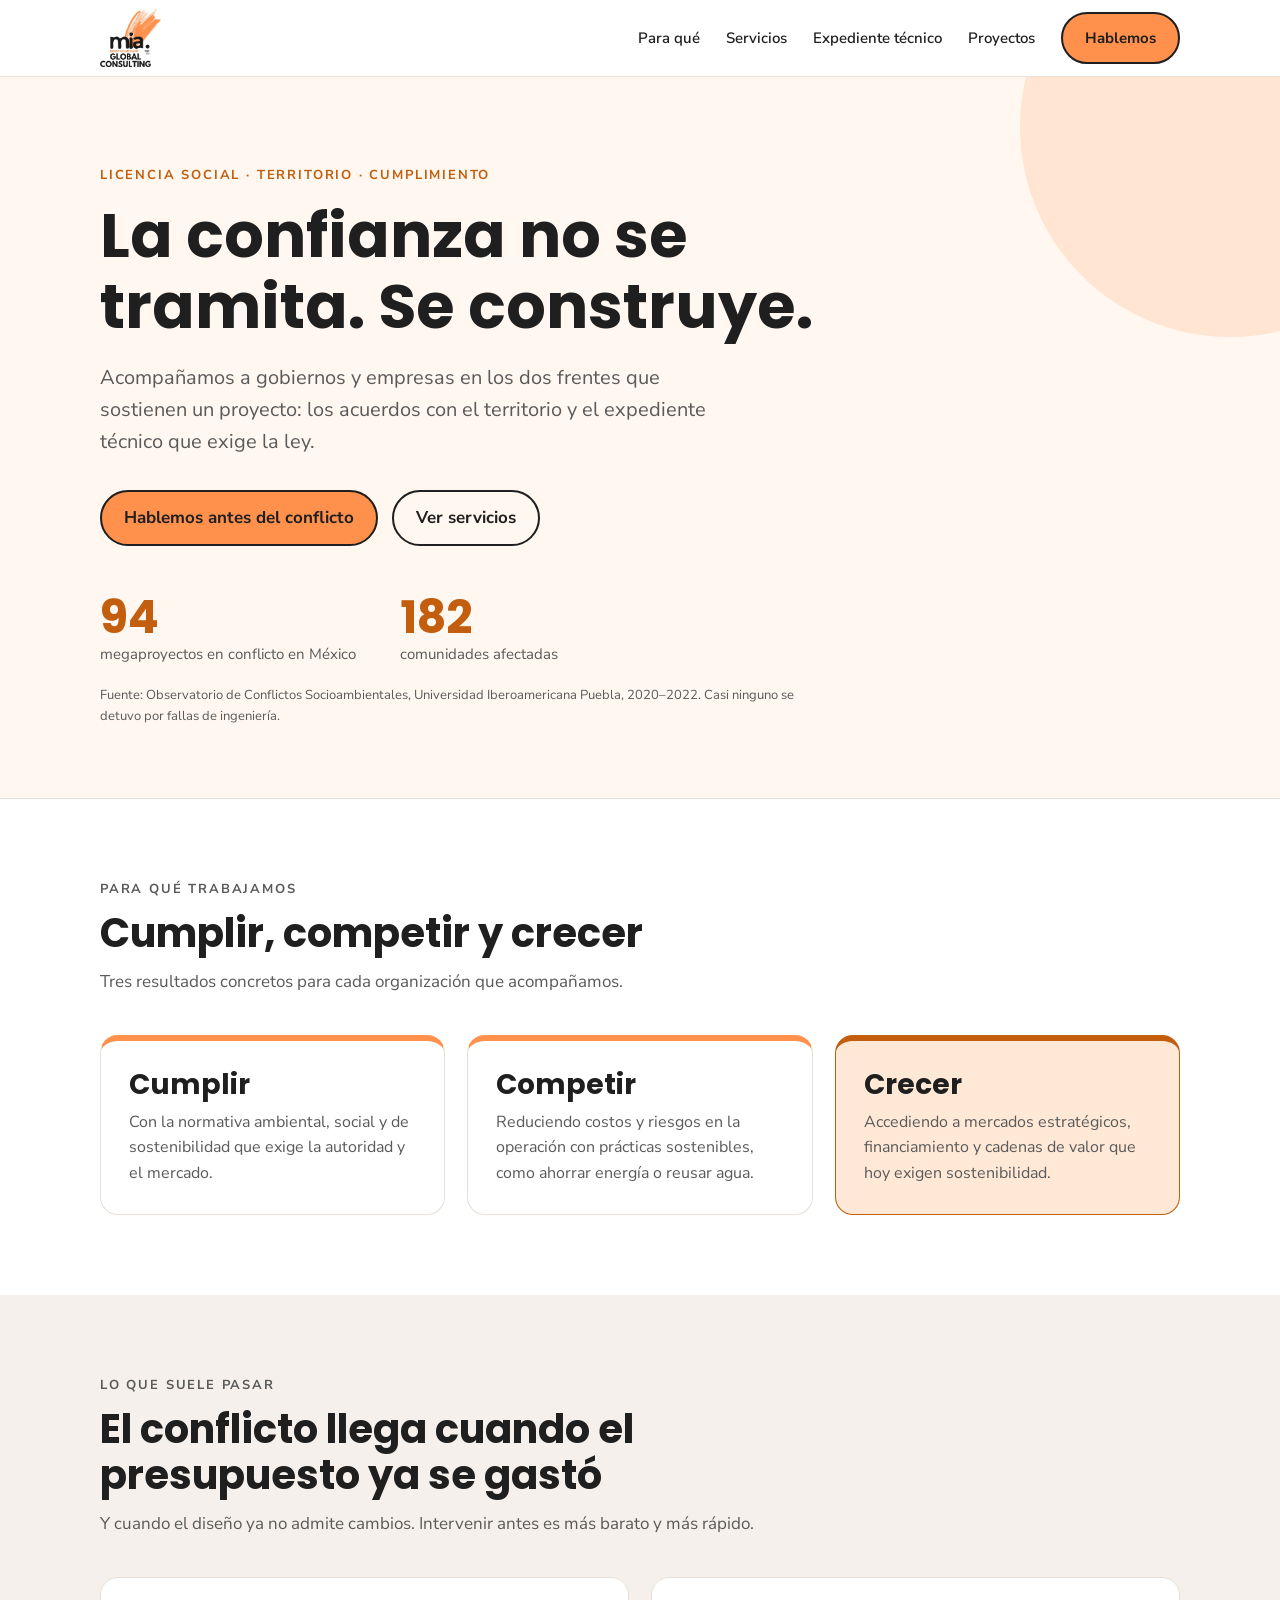
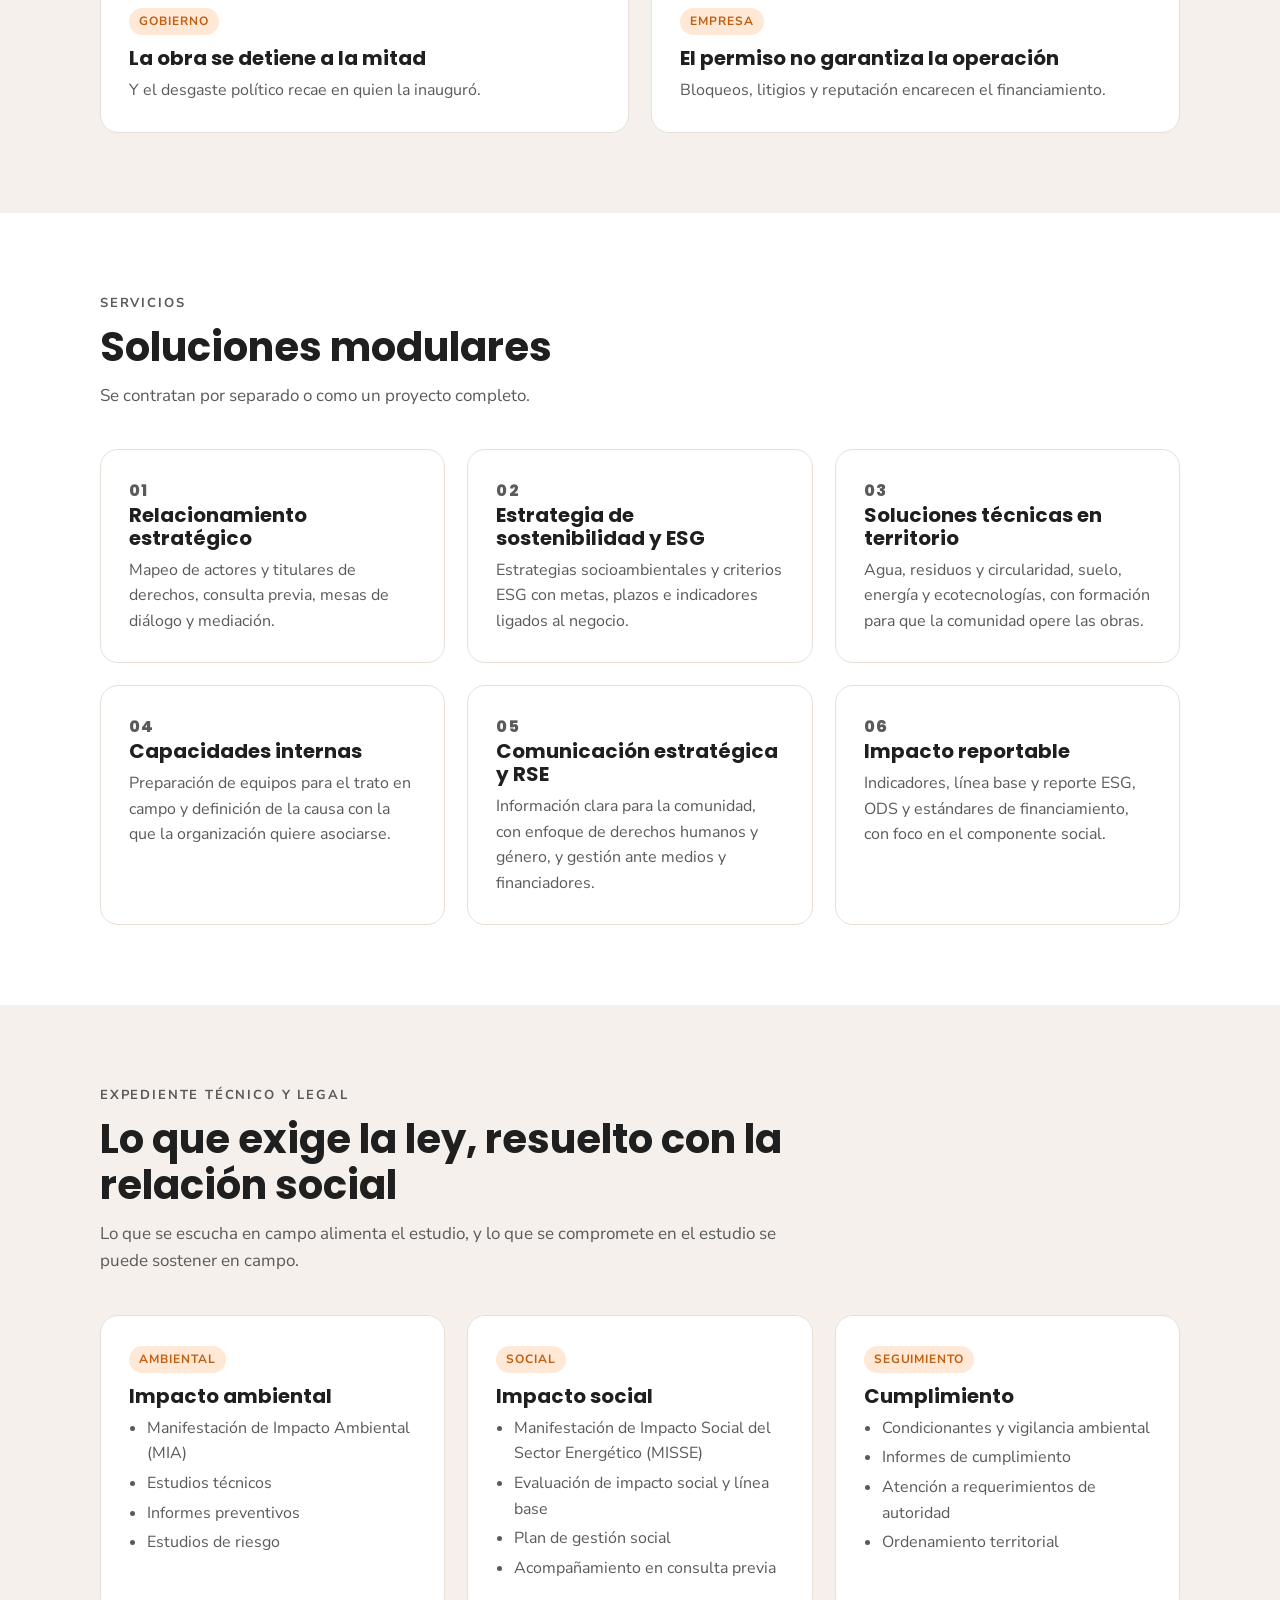
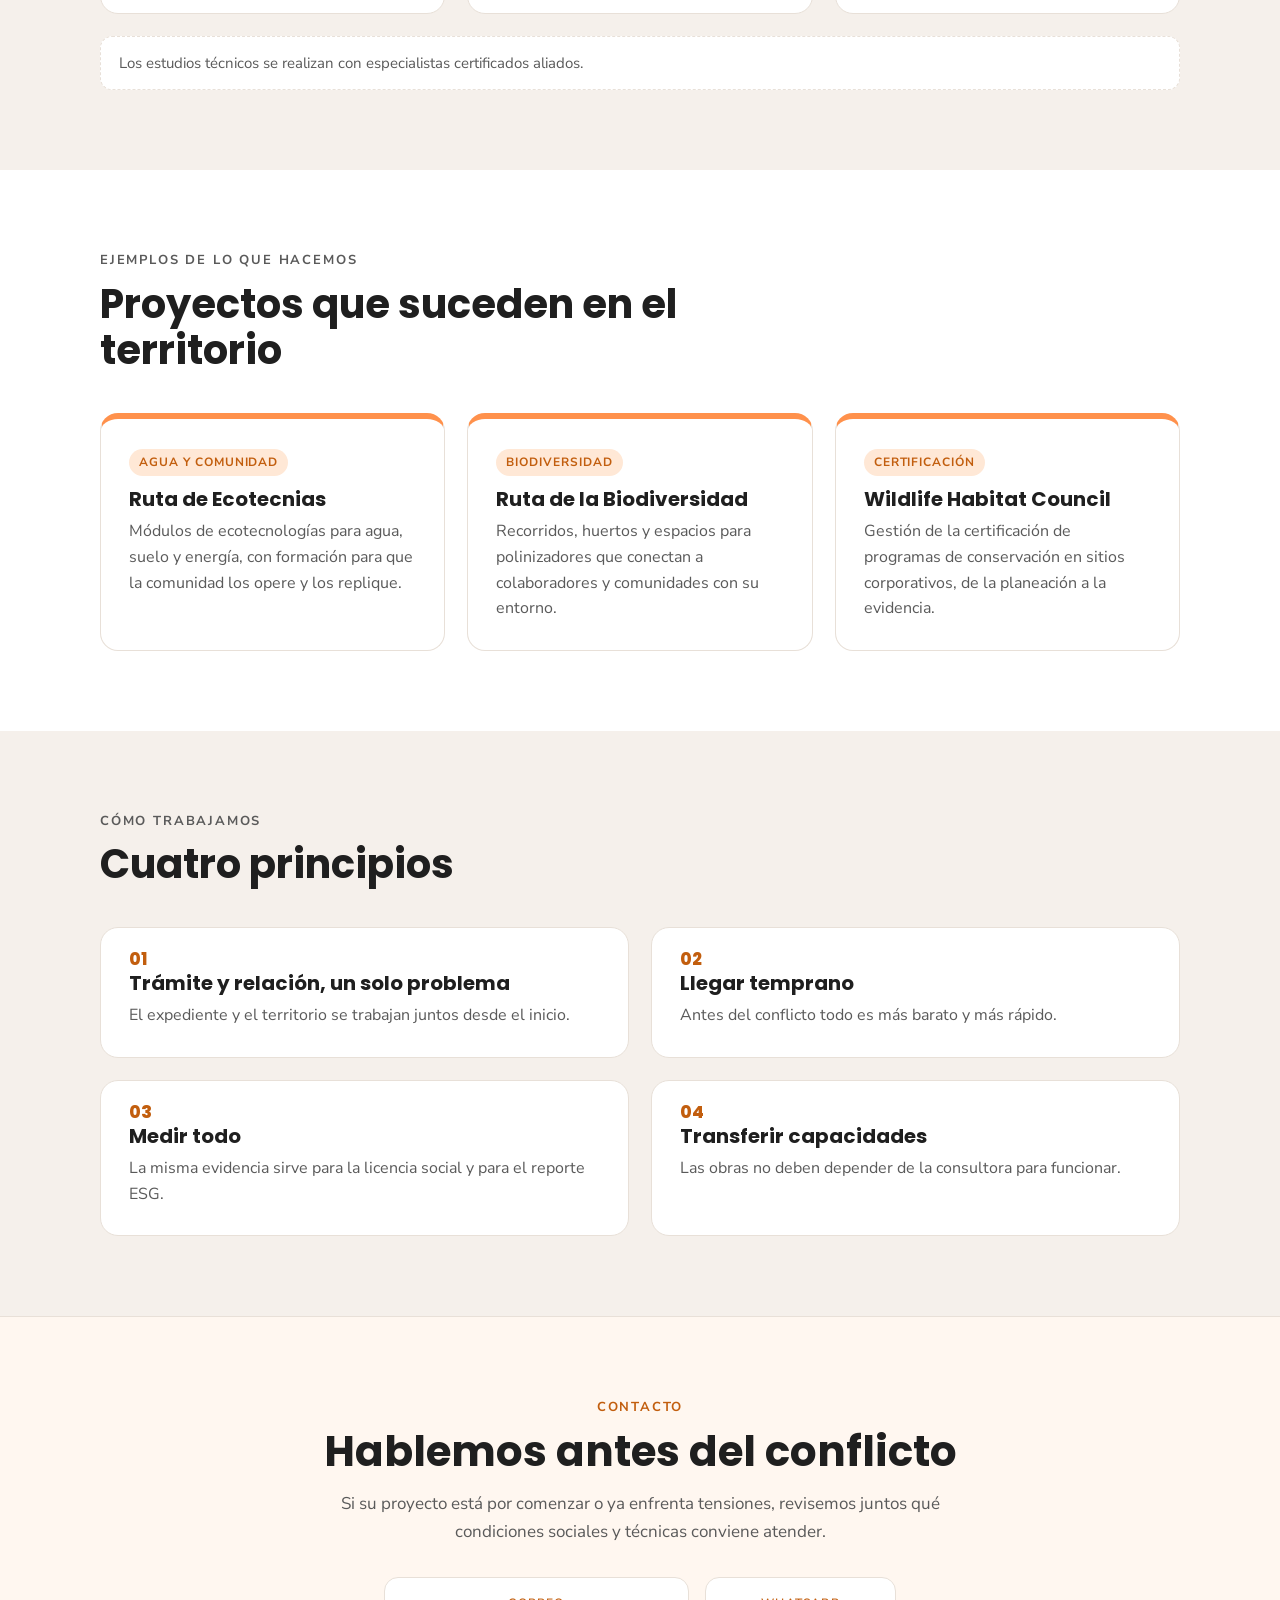
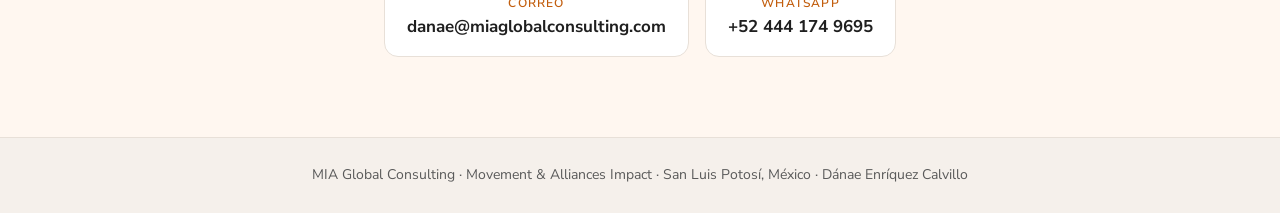
==== commit df5c9f39: "Rediseño institucional: layout de la directora, paleta naranja/claro (sin azul marino)" ====
--- a/index.html
+++ b/index.html
@@ -1,11 +1,236 @@
-<!doctype html><html lang="es"><head><meta charset="utf-8"><meta name="viewport" content="width=device-width,initial-scale=1">
-<title>Inicio · MIA Global Consulting</title><meta name="description" content="Licencia social · Territorio · Cumplimiento. Para gobiernos, empresas e industria.">
-<link rel="icon" href="img/logo.jpg"><link rel="stylesheet" href="site.css"></head><body>
-<header class="top"><div class="wrap bar"><a href="index.html" class="brand"><img src="img/logo.jpg" alt="MIA Global Consulting - Inicio" width="740" height="706"></a>
-<button class="menu" aria-expanded="false" onclick="var n=document.getElementById('nav');n.classList.toggle('open');this.setAttribute('aria-expanded',n.classList.contains('open'))">Menú</button>
-<nav id="nav"><a href="index.html" aria-current="page">Inicio</a><a href="valor.html">Cumplir · Competir · Crecer</a><a href="licencia-social.html">Licencia social y estrategia</a><a href="expediente-tecnico.html">Expediente técnico y legal</a><a href="ejemplos.html">Ejemplos de lo que hacemos</a><a href="contacto.html">Hablemos</a></nav></div></header>
-<main class="wrap"><section class="hero"><div><p class="eyebrow"><span class="ls">Licencia social</span> · Territorio · Cumplimiento</p><p class="sub">Para gobiernos, empresas e industria</p>
-<h1 class="big">La licencia social no se tramita. <span class="hl">Se construye.</span></h1><p class="lead">Acompañamos a su proyecto en los dos frentes que lo sostienen: los acuerdos con el territorio y el expediente técnico que exige la ley.</p>
-<p class="proj"><a class="btn" href="ruta-ecotecnias.html">Proyecto “Ruta de ecotecnias”</a> <a class="btn" href="feria-sostenibilidad.html">Proyecto “Feria de sostenibilidad”</a> <a class="btn" href="puntos-verdes.html">Proyecto “Puntos verdes”</a></p></div></section>
-<div class="grid3"><details class="box"><summary><h2>Cumplir</h2></summary><p>Con la normativa ambiental, social y de sostenibilidad.</p><p><a class="btn" href="valor.html">Ver página: Cumplir · Competir · Crecer</a></p></details><details class="box"><summary><h2>Competir</h2></summary><p>Menos costos y riesgos: ahorro de energía, reúso de agua.</p><p><a class="btn" href="valor.html">Ver página: Cumplir · Competir · Crecer</a></p></details><details class="box dark"><summary><h2>Crecer</h2></summary><p>Acceso a mercados estratégicos y financiamiento.</p><p><a class="btn" href="valor.html">Ver página: Cumplir · Competir · Crecer</a></p></details></div><div class="two"><details class="box star" open><summary><h2>Licencia social y estrategia</h2></summary><ul class='list'><li>Mapeo de actores y relacionamiento comunitario</li><li>Mesas de diálogo, consulta previa y mediación</li><li>Estrategia de sostenibilidad y criterios ESG</li><li>Comunicación estratégica y RSE</li><li>Indicadores y reporte ESG / ODS</li></ul><p><a class="btn" href="licencia-social.html">Ver página: Licencia social y estrategia</a></p></details><details class="box"><summary class="eyebrow">Expediente técnico y legal</summary><ul class='list'><li>Manifestación de Impacto Ambiental (MIA)</li><li>Manifestación de Impacto Social del Sector Energético (MISSE)</li><li>Estudios técnicos y de riesgo</li><li>Cumplimiento de condicionantes y seguimiento</li></ul><p>Con especialistas certificados aliados.</p><p><a class="btn" href="expediente-tecnico.html">Ver página: Expediente técnico y legal</a></p></details></div><section class="sec"><details class="box ex"><summary class="eyebrow">Ejemplos de lo que hacemos</summary><div class="grid"><button type="button" class="card exb" data-ex="0" aria-haspopup="dialog"><b>Estrategia de sostenibilidad</b><span class="vi">Ver diapositivas (2)</span></button><button type="button" class="card exb" data-ex="1" aria-haspopup="dialog"><b>Licencia social</b><span class="vi">Ver diapositivas (2)</span></button><button type="button" class="card exb" data-ex="2" aria-haspopup="dialog"><b>Gestión de responsabilidad social empresarial</b><span class="vi">Ver diapositivas (3)</span></button><button type="button" class="card exb" data-ex="3" aria-haspopup="dialog"><b>Reportes ESG</b><span class="vi">Ver diapositivas (3)</span></button><button type="button" class="card exb" data-ex="4" aria-haspopup="dialog"><b>Ruta de la Biodiversidad</b><span class="vi">Ver diapositivas (3)</span></button><button type="button" class="card exb" data-ex="5" aria-haspopup="dialog"><b>Ruta de Ecotecnias</b><span class="vi">Ver diapositivas (3)</span></button><button type="button" class="card exb" data-ex="6" aria-haspopup="dialog"><b>Gestión de certificación Wildlife Habitat Council</b><span class="vi">Ver diapositivas (2)</span></button><button type="button" class="card exb" data-ex="7" aria-haspopup="dialog"><b>Voluntariados con causa</b><span class="vi">Ver diapositivas (2)</span></button></div><p>Entre otros proyectos a la medida de cada organización.</p><p><a class="btn" href="ejemplos.html">Ver página: Ejemplos de lo que hacemos</a></p></details></section><details class="box dark"><summary><h2>Hablemos para ayudarte a prevenir conflictos</h2></summary><p><b>Dánae Enríquez Calvillo</b></p><p><a href="mailto:danae@miaglobalconsulting.com">danae@miaglobalconsulting.com</a></p><p><a href="https://wa.me/524441749695" target="_blank" rel="noopener">Cel/WhatsApp: 444 174 9695</a></p><p><a class="btn" href="contacto.html">Ver página: Hablemos</a></p></details></main>
-<footer><div class="wrap"><p>MIA Global Consulting · Dánae Enríquez Calvillo · <a href="mailto:danae@miaglobalconsulting.com">danae@miaglobalconsulting.com</a> · <a href="https://wa.me/524441749695" target="_blank" rel="noopener">Cel/WhatsApp: 444 174 9695</a></p></div></footer><dialog id="sl" aria-labelledby="slt"><div class="slhead"><h2 id="slt"></h2><button id="slc" type="button">Cerrar ✕</button></div><div id="slv"></div></dialog><script>window.EX=[{"t": "Estrategia de sostenibilidad", "h": "<div class=\"deck\" aria-label=\"Estrategia de sostenibilidad\"><div class=\"slides\" tabindex=\"0\"><section class=\"slide cover\" aria-roledescription=\"diapositiva\" aria-label=\"1 de 2\"><div class=\"sbar\"><\/div><h2>Estrategia de sostenibilidad<\/h2><p>Cumplir: con la normativa ambiental, social y de sostenibilidad.<\/p><p>Competir: menos costos y riesgos; ahorro de energía, reúso de agua.<\/p><p>Crecer: acceso a mercados estratégicos y financiamiento.<\/p><img class=\"slogo\" src=\"img/logo.jpg\" alt=\"\" width=\"740\" height=\"706\"><span class=\"snum\">1 / 2<\/span><\/section><section class=\"slide \" aria-roledescription=\"diapositiva\" aria-label=\"2 de 2\"><div class=\"sbar\"><\/div><h2>Cómo trabajamos<\/h2><p>Investigación-acción participativa.<\/p><p>ESG, GRI y ODS desde el diseño.<\/p><p>Estrategia de sostenibilidad y criterios ESG.<\/p><img class=\"slogo\" src=\"img/logo.jpg\" alt=\"\" width=\"740\" height=\"706\"><span class=\"snum\">2 / 2<\/span><\/section><\/div><div class=\"slnav\"><button type=\"button\" class=\"dprev\" aria-label=\"Diapositiva anterior\">◀<\/button><span class=\"dcount\" aria-live=\"polite\">1 / 2<\/span><button type=\"button\" class=\"dnext\" aria-label=\"Diapositiva siguiente\">▶<\/button><\/div><\/div>"}, {"t": "Licencia social", "h": "<div class=\"deck\" aria-label=\"Licencia social\"><div class=\"slides\" tabindex=\"0\"><section class=\"slide cover\" aria-roledescription=\"diapositiva\" aria-label=\"1 de 2\"><div class=\"sbar\"><\/div><h2>Licencia social<\/h2><p>La licencia social no se tramita. Se construye.<\/p><img class=\"slogo\" src=\"img/logo.jpg\" alt=\"\" width=\"740\" height=\"706\"><span class=\"snum\">1 / 2<\/span><\/section><section class=\"slide \" aria-roledescription=\"diapositiva\" aria-label=\"2 de 2\"><div class=\"sbar\"><\/div><h2>Qué incluye<\/h2><p>Mapeo de actores y relacionamiento comunitario.<\/p><p>Mesas de diálogo, consulta previa y mediación.<\/p><p>Comunicación estratégica.<\/p><img class=\"slogo\" src=\"img/logo.jpg\" alt=\"\" width=\"740\" height=\"706\"><span class=\"snum\">2 / 2<\/span><\/section><\/div><div class=\"slnav\"><button type=\"button\" class=\"dprev\" aria-label=\"Diapositiva anterior\">◀<\/button><span class=\"dcount\" aria-live=\"polite\">1 / 2<\/span><button type=\"button\" class=\"dnext\" aria-label=\"Diapositiva siguiente\">▶<\/button><\/div><\/div>"}, {"t": "Gestión de responsabilidad social empresarial", "h": "<div class=\"deck\" aria-label=\"Gestión de responsabilidad social empresarial\"><div class=\"slides\" tabindex=\"0\"><section class=\"slide cover\" aria-roledescription=\"diapositiva\" aria-label=\"1 de 3\"><div class=\"sbar\"><\/div><h2>Gestión de responsabilidad social empresarial<\/h2><p>Comunicación estratégica y RSE.<\/p><img class=\"slogo\" src=\"img/logo.jpg\" alt=\"\" width=\"740\" height=\"706\"><span class=\"snum\">1 / 3<\/span><\/section><section class=\"slide \" aria-roledescription=\"diapositiva\" aria-label=\"2 de 3\"><div class=\"sbar\"><\/div><h2>Para su equipo<\/h2><p>Salud: comer mejor, moverse, bajar el estrés.<\/p><p>Equipo: aprender juntos, fuera de la oficina.<\/p><p>Planeta: menos residuos, cuidar el agua.<\/p><img class=\"slogo\" src=\"img/logo.jpg\" alt=\"\" width=\"740\" height=\"706\"><span class=\"snum\">2 / 3<\/span><\/section><section class=\"slide \" aria-roledescription=\"diapositiva\" aria-label=\"3 de 3\"><div class=\"sbar\"><\/div><h2>Lo que recibe la organización<\/h2><p>Un insumo para su reporte de sostenibilidad.<\/p><p>Asistencia, satisfacción, compromisos y evidencias.<\/p><img class=\"slogo\" src=\"img/logo.jpg\" alt=\"\" width=\"740\" height=\"706\"><span class=\"snum\">3 / 3<\/span><\/section><\/div><div class=\"slnav\"><button type=\"button\" class=\"dprev\" aria-label=\"Diapositiva anterior\">◀<\/button><span class=\"dcount\" aria-live=\"polite\">1 / 3<\/span><button type=\"button\" class=\"dnext\" aria-label=\"Diapositiva siguiente\">▶<\/button><\/div><\/div>"}, {"t": "Reportes ESG", "h": "<div class=\"deck\" aria-label=\"Reportes ESG\"><div class=\"slides\" tabindex=\"0\"><section class=\"slide cover\" aria-roledescription=\"diapositiva\" aria-label=\"1 de 3\"><div class=\"sbar\"><\/div><h2>Reportes ESG<\/h2><p>Indicadores y reporte ESG / ODS.<\/p><img class=\"slogo\" src=\"img/logo.jpg\" alt=\"\" width=\"740\" height=\"706\"><span class=\"snum\">1 / 3<\/span><\/section><section class=\"slide \" aria-roledescription=\"diapositiva\" aria-label=\"2 de 3\"><div class=\"sbar\"><\/div><h2>Relación con ESG<\/h2><p>Ambiental: agua, residuos y biodiversidad.<\/p><p>Social: bienestar y convivencia.<\/p><p>Gobernanza: liderazgo y ejemplo.<\/p><img class=\"slogo\" src=\"img/logo.jpg\" alt=\"\" width=\"740\" height=\"706\"><span class=\"snum\">2 / 3<\/span><\/section><section class=\"slide \" aria-roledescription=\"diapositiva\" aria-label=\"3 de 3\"><div class=\"sbar\"><\/div><h2>Indicadores orientativos<\/h2><p>GRI 303 agua · GRI 306 residuos · GRI 301 materiales.<\/p><p>GRI 101 biodiversidad · GRI 403-6 bienestar · GRI 404-1 formación.<\/p><p>ODS 3, 6, 11, 12, 13 y 15.<\/p><img class=\"slogo\" src=\"img/logo.jpg\" alt=\"\" width=\"740\" height=\"706\"><span class=\"snum\">3 / 3<\/span><\/section><\/div><div class=\"slnav\"><button type=\"button\" class=\"dprev\" aria-label=\"Diapositiva anterior\">◀<\/button><span class=\"dcount\" aria-live=\"polite\">1 / 3<\/span><button type=\"button\" class=\"dnext\" aria-label=\"Diapositiva siguiente\">▶<\/button><\/div><\/div>"}, {"t": "Ruta de la Biodiversidad", "h": "<div class=\"deck\" aria-label=\"Ruta de la Biodiversidad\"><div class=\"slides\" tabindex=\"0\"><section class=\"slide cover\" aria-roledescription=\"diapositiva\" aria-label=\"1 de 3\"><div class=\"sbar\"><\/div><h2>Ruta de la Biodiversidad<\/h2><p>Espacios que invitan a polinizadores e insectos benéficos.<\/p><img class=\"slogo\" src=\"img/logo.jpg\" alt=\"\" width=\"740\" height=\"706\"><span class=\"snum\">1 / 3<\/span><\/section><section class=\"slide \" aria-roledescription=\"diapositiva\" aria-label=\"2 de 3\"><div class=\"sbar\"><\/div><h2>Jardín de polinizadores<\/h2><p>Flores que atraen abejas y mariposas.<\/p><p>Plantas nativas: sol y poca agua.<\/p><img class=\"slogo\" src=\"img/logo.jpg\" alt=\"\" width=\"740\" height=\"706\"><span class=\"snum\">2 / 3<\/span><\/section><section class=\"slide \" aria-roledescription=\"diapositiva\" aria-label=\"3 de 3\"><div class=\"sbar\"><\/div><h2>Hotel de insectos benéficos<\/h2><p>Refugio de cañas y madera perforada.<\/p><p>Abejas solitarias y mariquitas: plagas sin químicos.<\/p><img class=\"slogo\" src=\"img/logo.jpg\" alt=\"\" width=\"740\" height=\"706\"><span class=\"snum\">3 / 3<\/span><\/section><\/div><div class=\"slnav\"><button type=\"button\" class=\"dprev\" aria-label=\"Diapositiva anterior\">◀<\/button><span class=\"dcount\" aria-live=\"polite\">1 / 3<\/span><button type=\"button\" class=\"dnext\" aria-label=\"Diapositiva siguiente\">▶<\/button><\/div><\/div>"}, {"t": "Ruta de Ecotecnias", "h": "<div class=\"deck\" aria-label=\"Ruta de Ecotecnias\"><div class=\"slides\" tabindex=\"0\"><section class=\"slide cover\" aria-roledescription=\"diapositiva\" aria-label=\"1 de 3\"><div class=\"sbar\"><\/div><h2>Ruta de Ecotecnias<\/h2><p>Ecotecnias pequeñas, demostrativas y de bajo mantenimiento.<\/p><img class=\"slogo\" src=\"img/logo.jpg\" alt=\"\" width=\"740\" height=\"706\"><span class=\"snum\">1 / 3<\/span><\/section><section class=\"slide \" aria-roledescription=\"diapositiva\" aria-label=\"2 de 3\"><div class=\"sbar\"><\/div><h2>Agua que riega sola<\/h2><p>Captación de lluvia: canaleta, filtro y tanque.<\/p><p>Riego con ollas de barro y por goteo.<\/p><img class=\"slogo\" src=\"img/logo.jpg\" alt=\"\" width=\"740\" height=\"706\"><span class=\"snum\">2 / 3<\/span><\/section><section class=\"slide \" aria-roledescription=\"diapositiva\" aria-label=\"3 de 3\"><div class=\"sbar\"><\/div><h2>Suelo y cultivo<\/h2><p>Torre de lombrices: los residuos se vuelven abono.<\/p><p>Cama elevada y macetohuerto reciclado.<\/p><a class=\"btn\" href=\"ruta-ecotecnias.html\">Ver el proyecto completo<\/a><img class=\"slogo\" src=\"img/logo.jpg\" alt=\"\" width=\"740\" height=\"706\"><span class=\"snum\">3 / 3<\/span><\/section><\/div><div class=\"slnav\"><button type=\"button\" class=\"dprev\" aria-label=\"Diapositiva anterior\">◀<\/button><span class=\"dcount\" aria-live=\"polite\">1 / 3<\/span><button type=\"button\" class=\"dnext\" aria-label=\"Diapositiva siguiente\">▶<\/button><\/div><\/div>"}, {"t": "Gestión de certificación Wildlife Habitat Council", "h": "<div class=\"deck\" aria-label=\"Gestión de certificación Wildlife Habitat Council\"><div class=\"slides\" tabindex=\"0\"><section class=\"slide cover\" aria-roledescription=\"diapositiva\" aria-label=\"1 de 2\"><div class=\"sbar\"><\/div><h2>Gestión de certificación Wildlife Habitat Council<\/h2><p>Proyecto a la medida de cada organización.<\/p><img class=\"slogo\" src=\"img/logo.jpg\" alt=\"\" width=\"740\" height=\"706\"><span class=\"snum\">1 / 2<\/span><\/section><section class=\"slide \" aria-roledescription=\"diapositiva\" aria-label=\"2 de 2\"><div class=\"sbar\"><\/div><h2>Espacios para la biodiversidad<\/h2><p>Jardín de polinizadores.<\/p><p>Hotel de insectos benéficos.<\/p><p>Refugio de polinizadores.<\/p><img class=\"slogo\" src=\"img/logo.jpg\" alt=\"\" width=\"740\" height=\"706\"><span class=\"snum\">2 / 2<\/span><\/section><\/div><div class=\"slnav\"><button type=\"button\" class=\"dprev\" aria-label=\"Diapositiva anterior\">◀<\/button><span class=\"dcount\" aria-live=\"polite\">1 / 2<\/span><button type=\"button\" class=\"dnext\" aria-label=\"Diapositiva siguiente\">▶<\/button><\/div><\/div>"}, {"t": "Voluntariados con causa", "h": "<div class=\"deck\" aria-label=\"Voluntariados con causa\"><div class=\"slides\" tabindex=\"0\"><section class=\"slide cover\" aria-roledescription=\"diapositiva\" aria-label=\"1 de 2\"><div class=\"sbar\"><\/div><h2>Voluntariados con causa<\/h2><p>Experiencias con las manos para su equipo.<\/p><img class=\"slogo\" src=\"img/logo.jpg\" alt=\"\" width=\"740\" height=\"706\"><span class=\"snum\">1 / 2<\/span><\/section><section class=\"slide \" aria-roledescription=\"diapositiva\" aria-label=\"2 de 2\"><div class=\"sbar\"><\/div><h2>Cómo se vive<\/h2><p>Pasaporte, estaciones y una mesa compartida.<\/p><p>Cada persona se lleva algo vivo a casa.<\/p><a class=\"btn\" href=\"feria-sostenibilidad.html\">Ver Feria de sostenibilidad<\/a><img class=\"slogo\" src=\"img/logo.jpg\" alt=\"\" width=\"740\" height=\"706\"><span class=\"snum\">2 / 2<\/span><\/section><\/div><div class=\"slnav\"><button type=\"button\" class=\"dprev\" aria-label=\"Diapositiva anterior\">◀<\/button><span class=\"dcount\" aria-live=\"polite\">1 / 2<\/span><button type=\"button\" class=\"dnext\" aria-label=\"Diapositiva siguiente\">▶<\/button><\/div><\/div>"}]</script><script src="gal.js"></script></body></html>+<!doctype html>
+<html lang="es">
+<head>
+<meta charset="utf-8">
+<meta name="viewport" content="width=device-width, initial-scale=1">
+<title>MIA Global Consulting · Licencia social y gestión territorial</title>
+<meta name="description" content="MIA Global Consulting acompaña a gobiernos y empresas en licencia social, gestión territorial, MIA, MISSE, estudios técnicos y estrategia ESG.">
+<link rel="icon" href="img/logo.jpg">
+<link rel="preconnect" href="https://fonts.googleapis.com">
+<link rel="preconnect" href="https://fonts.gstatic.com" crossorigin>
+<link href="https://fonts.googleapis.com/css2?family=Poppins:wght@600;700;800&family=Nunito+Sans:wght@400;600;700&display=swap" rel="stylesheet">
+<style>
+:root{
+  --orange:#FF914C;
+  --orange-d:#C25E0E;
+  --ink:#1F1F1F;
+  --muted:#5A5A5A;
+  --bg:#FFFFFF;
+  --soft:#FFF7F0;
+  --soft2:#F5F0EB;
+  --line:#E8E0D8;
+  --accent-soft:#FFE8D6;
+}
+*{box-sizing:border-box;margin:0;padding:0}
+html{scroll-behavior:smooth}
+body{font-family:'Nunito Sans',Arial,sans-serif;color:var(--ink);background:var(--bg);line-height:1.6;font-size:17px}
+h1,h2,h3{font-family:'Poppins',Arial,sans-serif;color:var(--ink);line-height:1.15}
+a{color:inherit}
+.wrap{max-width:1120px;margin:0 auto;padding:0 20px}
+.eyebrow{font-size:13px;font-weight:700;letter-spacing:.14em;text-transform:uppercase;color:var(--orange-d)}
+header{position:sticky;top:0;background:rgba(255,255,255,.96);backdrop-filter:blur(6px);border-bottom:1px solid var(--line);z-index:10}
+header .wrap{display:flex;align-items:center;justify-content:space-between;height:76px;gap:16px}
+header img{height:58px;width:auto;display:block}
+nav{display:flex;gap:26px;align-items:center;font-weight:600;font-size:15px}
+nav a{text-decoration:none;color:var(--ink)}
+nav a:hover{color:var(--orange-d)}
+.btn{display:inline-block;background:var(--orange);color:var(--ink)!important;font-weight:700;padding:12px 22px;border-radius:999px;text-decoration:none;transition:transform .15s;border:2px solid var(--ink)}
+.btn:hover{transform:translateY(-1px)}
+.btn.ghost{background:transparent;border:2px solid var(--ink);color:var(--ink)!important}
+.hero{background:var(--soft);color:var(--ink);padding:88px 0 72px;position:relative;overflow:hidden;border-bottom:1px solid var(--line)}
+.hero:after{content:"";position:absolute;right:-160px;top:-160px;width:420px;height:420px;border-radius:50%;background:var(--orange);opacity:.18;z-index:0}
+.hero .wrap{position:relative;z-index:1}
+.hero h1{color:var(--ink);font-size:clamp(36px,6vw,62px);max-width:760px;margin:14px 0 20px}
+.hero p.lead{font-size:20px;max-width:640px;color:var(--muted)}
+.hero .eyebrow{color:var(--orange-d)}
+.hero .ctas{display:flex;gap:14px;flex-wrap:wrap;margin:32px 0 48px}
+.stats{display:flex;gap:44px;flex-wrap:wrap;position:relative;z-index:1}
+.stat b{font-family:'Poppins',sans-serif;font-size:46px;color:var(--orange-d);display:block;line-height:1}
+.stat span{color:var(--muted);font-size:15px}
+.src{font-size:13px;color:var(--muted);margin-top:18px;max-width:720px}
+section{padding:80px 0}
+section.soft{background:var(--soft2)}
+.head{max-width:720px;margin-bottom:40px}
+.head h2{font-size:clamp(28px,4vw,40px);margin:10px 0 12px}
+.head p{color:var(--muted)}
+.grid{display:grid;gap:22px}
+.g3{grid-template-columns:repeat(3,1fr)}
+.g2{grid-template-columns:repeat(2,1fr)}
+.card{background:#fff;border:1px solid var(--line);border-radius:18px;padding:28px}
+.card h3{font-size:20px;margin-bottom:8px}
+.card p,.card li{color:var(--muted);font-size:16px}
+.card ul{padding-left:18px;margin-top:8px}
+.card li{margin-bottom:4px}
+.num{font-family:'Poppins',sans-serif;font-weight:800;color:var(--orange-d);font-size:15px;letter-spacing:.08em}
+.pillar{border-top:6px solid var(--orange)}
+.pillar h3{font-size:28px}
+.pillar.accent{background:var(--accent-soft);border-color:var(--orange-d)}
+.pillar.accent h3{color:var(--ink)}
+.pillar.accent p{color:var(--muted)}
+.tag{display:inline-block;font-size:12px;font-weight:700;letter-spacing:.08em;text-transform:uppercase;background:var(--accent-soft);color:var(--orange-d);padding:4px 10px;border-radius:999px;margin-bottom:12px}
+.quote{border-left:4px solid var(--orange);padding:6px 0 6px 18px;font-weight:600;color:var(--ink)}
+.note{margin-top:22px;font-size:15px;color:var(--muted);background:#fff;border:1px dashed var(--line);border-radius:12px;padding:14px 18px}
+.example{background:#fff;border:1px solid var(--line);border-top:6px solid var(--orange)}
+.example h3{color:var(--ink)}
+.example p{color:var(--muted)}
+.principles{counter-reset:p}
+.principles .card{position:relative;padding-top:44px}
+.principles .card:before{counter-increment:p;content:"0" counter(p);position:absolute;top:18px;left:28px;font-family:'Poppins';font-weight:800;color:var(--orange-d)}
+.contact{background:var(--soft);color:var(--ink);text-align:center;border-top:1px solid var(--line)}
+.contact h2{color:var(--ink);font-size:clamp(28px,4vw,42px);margin:10px 0 14px}
+.contact p{color:var(--muted);max-width:600px;margin:0 auto}
+.contact .eyebrow{color:var(--orange-d)}
+.cbox{display:flex;justify-content:center;gap:16px;flex-wrap:wrap;margin-top:32px}
+.cbox a{background:#fff;border:1px solid var(--line);border-radius:14px;padding:16px 22px;text-decoration:none;font-weight:700;color:var(--ink);transition:border-color .15s}
+.cbox a:hover{border-color:var(--orange)}
+.cbox a small{display:block;font-weight:600;color:var(--orange-d);font-size:12px;letter-spacing:.1em;text-transform:uppercase}
+footer{background:var(--soft2);color:var(--muted);font-size:14px;padding:26px 0;text-align:center;border-top:1px solid var(--line)}
+@media (max-width:860px){
+  .g3,.g2{grid-template-columns:1fr}
+  nav a:not(.btn){display:none}
+  section{padding:60px 0}
+  .hero{padding:64px 0 56px}
+  header img{height:48px}
+}
+</style>
+</head>
+<body>
+
+<header>
+<div class="wrap">
+<a href="#inicio"><img src="img/logo.jpg" width="740" height="706" alt="MIA Global Consulting · Movement &amp; Alliances Impact"></a>
+<nav>
+<a href="#para-que">Para qué</a>
+<a href="#servicios">Servicios</a>
+<a href="#expediente">Expediente técnico</a>
+<a href="#proyectos">Proyectos</a>
+<a class="btn" href="#contacto">Hablemos</a>
+</nav>
+</div>
+</header>
+
+<section class="hero" id="inicio">
+<div class="wrap">
+<p class="eyebrow">Licencia social · Territorio · Cumplimiento</p>
+<h1>La confianza no se tramita. Se construye.</h1>
+<p class="lead">Acompañamos a gobiernos y empresas en los dos frentes que sostienen un proyecto: los acuerdos con el territorio y el expediente técnico que exige la ley.</p>
+<div class="ctas">
+<a class="btn" href="#contacto">Hablemos antes del conflicto</a>
+<a class="btn ghost" href="#servicios">Ver servicios</a>
+</div>
+<div class="stats">
+<div class="stat"><b>94</b><span>megaproyectos en conflicto en México</span></div>
+<div class="stat"><b>182</b><span>comunidades afectadas</span></div>
+</div>
+<p class="src">Fuente: Observatorio de Conflictos Socioambientales, Universidad Iberoamericana Puebla, 2020–2022. Casi ninguno se detuvo por fallas de ingeniería.</p>
+</div>
+</section>
+
+<section id="para-que">
+<div class="wrap">
+<div class="head">
+<p class="eyebrow">Para qué trabajamos</p>
+<h2>Cumplir, competir y crecer</h2>
+<p>Tres resultados concretos para cada organización que acompañamos.</p>
+</div>
+<div class="grid g3">
+<div class="card pillar"><h3>Cumplir</h3><p>Con la normativa ambiental, social y de sostenibilidad que exige la autoridad y el mercado.</p></div>
+<div class="card pillar"><h3>Competir</h3><p>Reduciendo costos y riesgos en la operación con prácticas sostenibles, como ahorrar energía o reusar agua.</p></div>
+<div class="card pillar accent"><h3>Crecer</h3><p>Accediendo a mercados estratégicos, financiamiento y cadenas de valor que hoy exigen sostenibilidad.</p></div>
+</div>
+</div>
+</section>
+
+<section class="soft">
+<div class="wrap">
+<div class="head">
+<p class="eyebrow">Lo que suele pasar</p>
+<h2>El conflicto llega cuando el presupuesto ya se gastó</h2>
+<p>Y cuando el diseño ya no admite cambios. Intervenir antes es más barato y más rápido.</p>
+</div>
+<div class="grid g2">
+<div class="card"><span class="tag">Gobierno</span><h3>La obra se detiene a la mitad</h3><p>Y el desgaste político recae en quien la inauguró.</p></div>
+<div class="card"><span class="tag">Empresa</span><h3>El permiso no garantiza la operación</h3><p>Bloqueos, litigios y reputación encarecen el financiamiento.</p></div>
+</div>
+</div>
+</section>
+
+<section id="servicios">
+<div class="wrap">
+<div class="head">
+<p class="eyebrow">Servicios</p>
+<h2>Soluciones modulares</h2>
+<p>Se contratan por separado o como un proyecto completo.</p>
+</div>
+<div class="grid g3">
+<div class="card"><p class="num">01</p><h3>Relacionamiento estratégico</h3><p>Mapeo de actores y titulares de derechos, consulta previa, mesas de diálogo y mediación.</p></div>
+<div class="card"><p class="num">02</p><h3>Estrategia de sostenibilidad y ESG</h3><p>Estrategias socioambientales y criterios ESG con metas, plazos e indicadores ligados al negocio.</p></div>
+<div class="card"><p class="num">03</p><h3>Soluciones técnicas en territorio</h3><p>Agua, residuos y circularidad, suelo, energía y ecotecnologías, con formación para que la comunidad opere las obras.</p></div>
+<div class="card"><p class="num">04</p><h3>Capacidades internas</h3><p>Preparación de equipos para el trato en campo y definición de la causa con la que la organización quiere asociarse.</p></div>
+<div class="card"><p class="num">05</p><h3>Comunicación estratégica y RSE</h3><p>Información clara para la comunidad, con enfoque de derechos humanos y género, y gestión ante medios y financiadores.</p></div>
+<div class="card"><p class="num">06</p><h3>Impacto reportable</h3><p>Indicadores, línea base y reporte ESG, ODS y estándares de financiamiento, con foco en el componente social.</p></div>
+</div>
+</div>
+</section>
+
+<section class="soft" id="expediente">
+<div class="wrap">
+<div class="head">
+<p class="eyebrow">Expediente técnico y legal</p>
+<h2>Lo que exige la ley, resuelto con la relación social</h2>
+<p>Lo que se escucha en campo alimenta el estudio, y lo que se compromete en el estudio se puede sostener en campo.</p>
+</div>
+<div class="grid g3">
+<div class="card"><span class="tag">Ambiental</span><h3>Impacto ambiental</h3><ul><li>Manifestación de Impacto Ambiental (MIA)</li><li>Estudios técnicos</li><li>Informes preventivos</li><li>Estudios de riesgo</li></ul></div>
+<div class="card"><span class="tag">Social</span><h3>Impacto social</h3><ul><li>Manifestación de Impacto Social del Sector Energético (MISSE)</li><li>Evaluación de impacto social y línea base</li><li>Plan de gestión social</li><li>Acompañamiento en consulta previa</li></ul></div>
+<div class="card"><span class="tag">Seguimiento</span><h3>Cumplimiento</h3><ul><li>Condicionantes y vigilancia ambiental</li><li>Informes de cumplimiento</li><li>Atención a requerimientos de autoridad</li><li>Ordenamiento territorial</li></ul></div>
+</div>
+<p class="note">Los estudios técnicos se realizan con especialistas certificados aliados.</p>
+</div>
+</section>
+
+<section id="proyectos">
+<div class="wrap">
+<div class="head">
+<p class="eyebrow">Ejemplos de lo que hacemos</p>
+<h2>Proyectos que suceden en el territorio</h2>
+</div>
+<div class="grid g3">
+<div class="card example"><span class="tag">Agua y comunidad</span><h3>Ruta de Ecotecnias</h3><p>Módulos de ecotecnologías para agua, suelo y energía, con formación para que la comunidad los opere y los replique.</p></div>
+<div class="card example"><span class="tag">Biodiversidad</span><h3>Ruta de la Biodiversidad</h3><p>Recorridos, huertos y espacios para polinizadores que conectan a colaboradores y comunidades con su entorno.</p></div>
+<div class="card example"><span class="tag">Certificación</span><h3>Wildlife Habitat Council</h3><p>Gestión de la certificación de programas de conservación en sitios corporativos, de la planeación a la evidencia.</p></div>
+</div>
+</div>
+</section>
+
+<section class="soft">
+<div class="wrap">
+<div class="head">
+<p class="eyebrow">Cómo trabajamos</p>
+<h2>Cuatro principios</h2>
+</div>
+<div class="grid g2 principles">
+<div class="card"><h3>Trámite y relación, un solo problema</h3><p>El expediente y el territorio se trabajan juntos desde el inicio.</p></div>
+<div class="card"><h3>Llegar temprano</h3><p>Antes del conflicto todo es más barato y más rápido.</p></div>
+<div class="card"><h3>Medir todo</h3><p>La misma evidencia sirve para la licencia social y para el reporte ESG.</p></div>
+<div class="card"><h3>Transferir capacidades</h3><p>Las obras no deben depender de la consultora para funcionar.</p></div>
+</div>
+</div>
+</section>
+
+<section class="contact" id="contacto">
+<div class="wrap">
+<p class="eyebrow">Contacto</p>
+<h2>Hablemos antes del conflicto</h2>
+<p>Si su proyecto está por comenzar o ya enfrenta tensiones, revisemos juntos qué condiciones sociales y técnicas conviene atender.</p>
+<div class="cbox">
+<a href="mailto:danae@miaglobalconsulting.com"><small>Correo</small>danae@miaglobalconsulting.com</a>
+<a href="https://wa.me/524441749695"><small>WhatsApp</small>+52 444 174 9695</a>
+</div>
+</div>
+</section>
+
+<footer>MIA Global Consulting · Movement &amp; Alliances Impact · San Luis Potosí, México · Dánae Enríquez Calvillo</footer>
+
+</body>
+</html>
